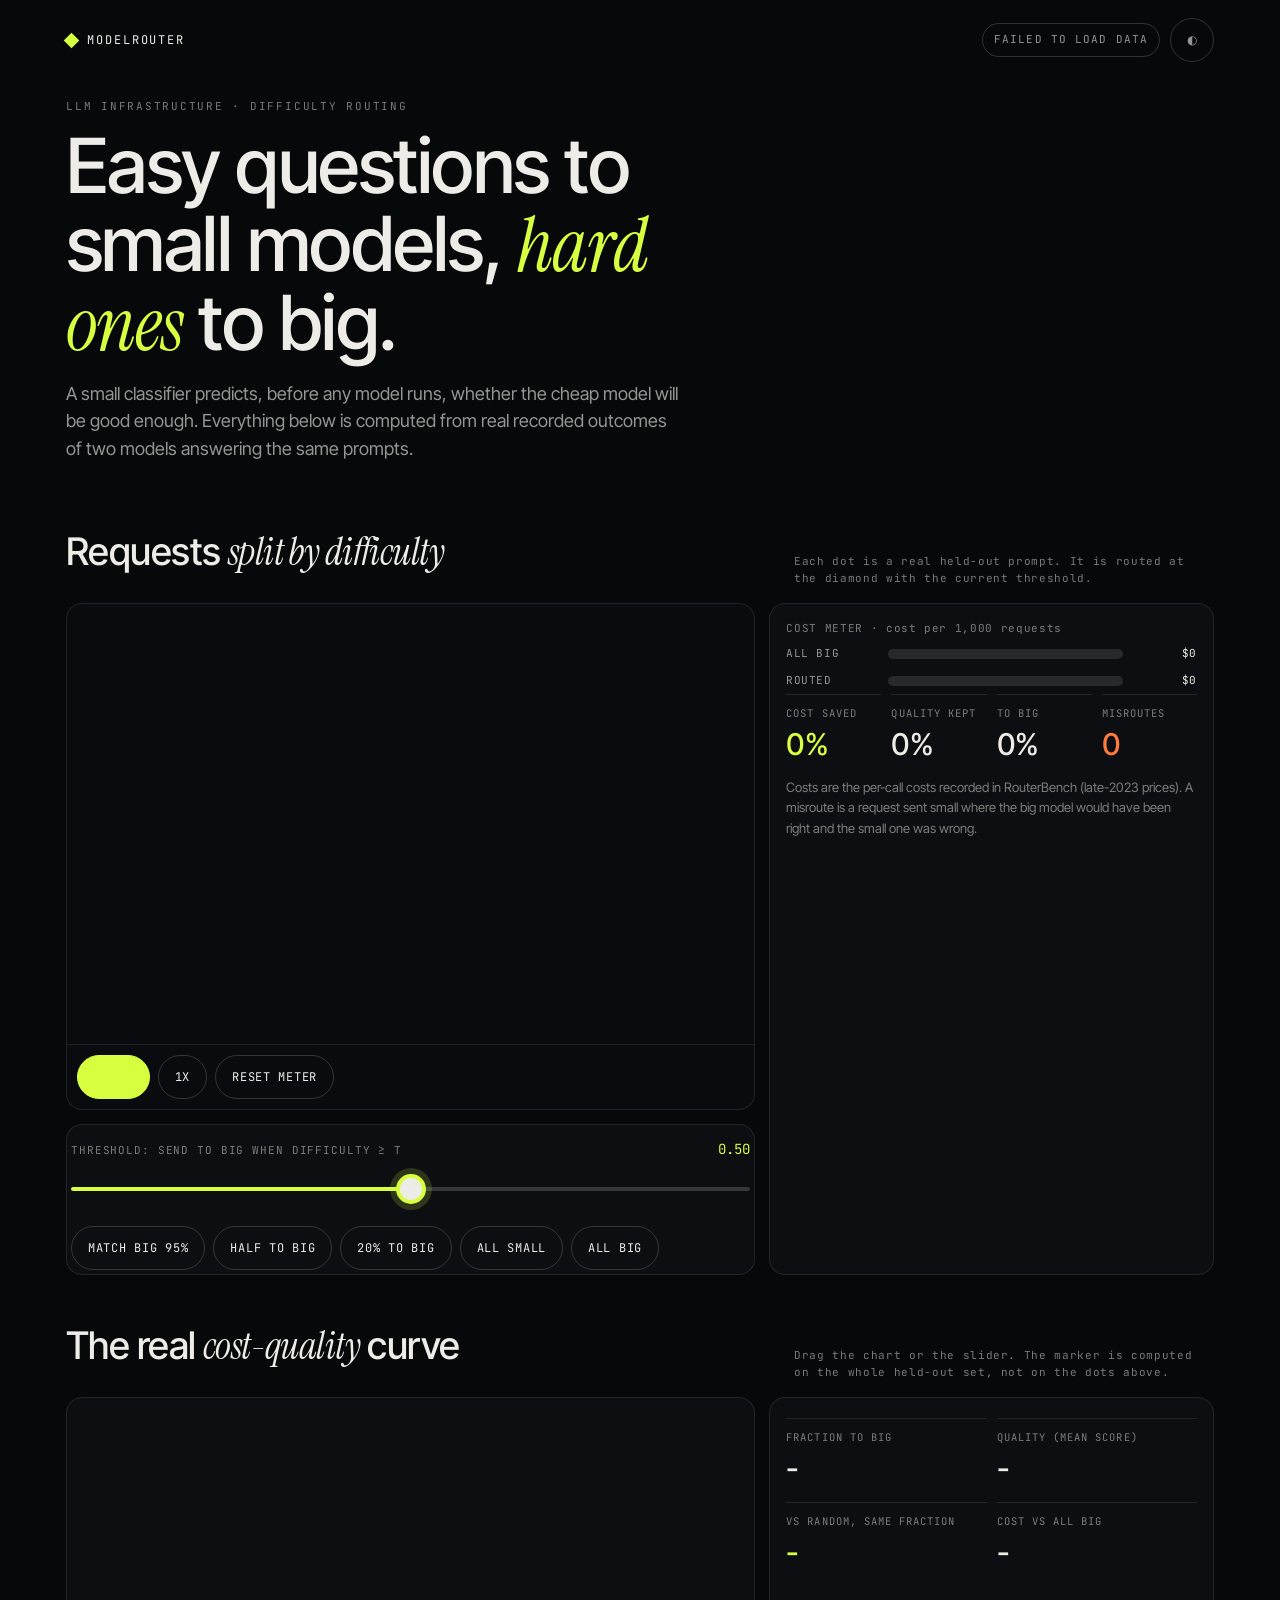
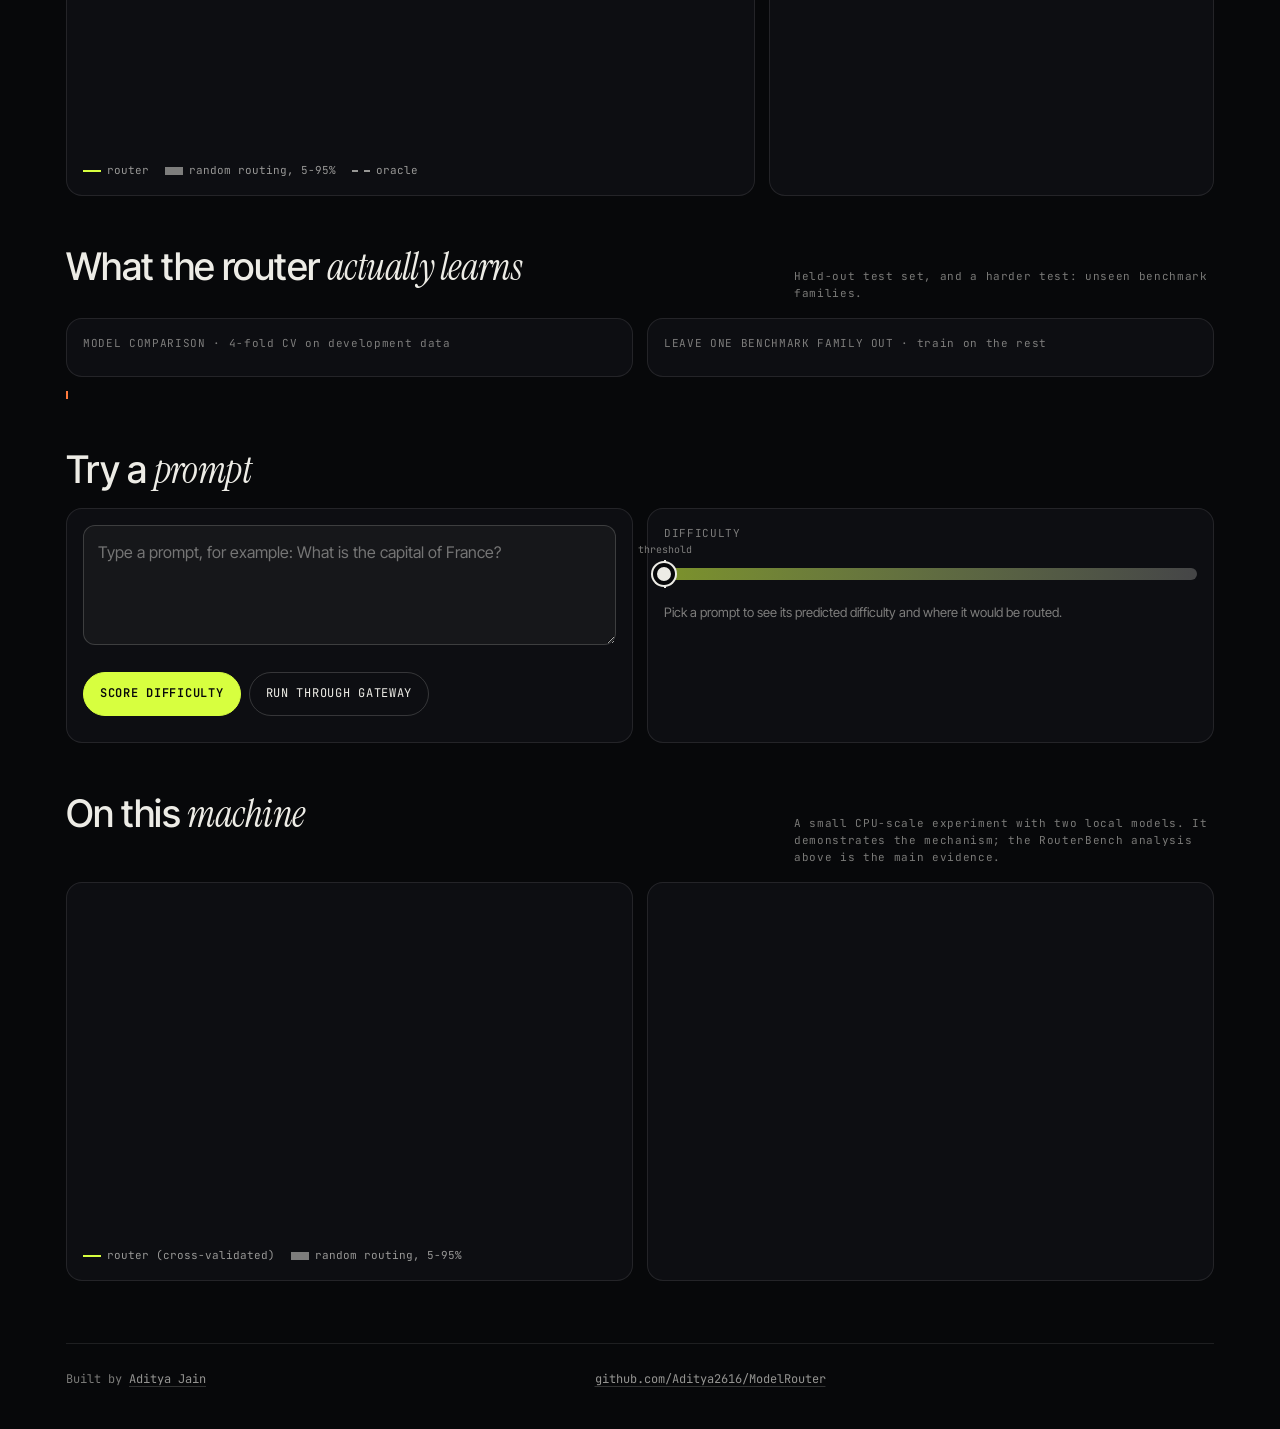
==== web/index.html @ d8581790 "Add local-pair live experiment, CLI, web UI skeleton, data and feature tests" ====
<!doctype html>
<html lang="en" data-theme="dark">
<head>
<meta charset="utf-8">
<meta name="viewport" content="width=device-width, initial-scale=1, viewport-fit=cover">
<title>ModelRouter</title>
<meta name="description" content="A difficulty classifier that sends easy requests to a small model and hard ones to a big model, with a real cost-quality curve.">
<link rel="icon" href="data:image/svg+xml,%3Csvg xmlns='http://www.w3.org/2000/svg' viewBox='0 0 32 32'%3E%3Crect width='32' height='32' rx='7' fill='%2307080a'/%3E%3Cpath d='M16 6l10 10-10 10L6 16z' fill='%23d7ff3f'/%3E%3C/svg%3E">
<link rel="preconnect" href="https://fonts.googleapis.com">
<link rel="preconnect" href="https://fonts.gstatic.com" crossorigin>
<link href="https://fonts.googleapis.com/css2?family=Inter+Tight:wght@400;500;600&family=Instrument+Serif:ital@1&family=JetBrains+Mono:wght@400;500;600&display=swap" rel="stylesheet">
<link rel="stylesheet" href="style.css">
</head>
<body>
<div class="wrap">
  <header class="top">
    <div class="brand"><i></i>ModelRouter</div>
    <div class="top-right">
      <span class="badge" id="mode-badge">loading</span>
      <button class="icon-btn" id="theme-btn" aria-label="Switch colour theme">◐</button>
    </div>
  </header>

  <div class="hero">
    <div class="eyebrow">LLM infrastructure · difficulty routing</div>
    <h1>Easy questions to small models, <em>hard ones</em> to big.</h1>
    <p class="lede">A small classifier predicts, before any model runs, whether the cheap model will be good enough. Everything below is computed from real recorded outcomes of two models answering the same prompts.</p>
    <div class="pairline" id="pairline"></div>
  </div>

  <section id="stream-sec">
    <div class="sec-head">
      <h2>Requests <em>split by difficulty</em></h2>
      <div class="sec-note" id="stream-note">Each dot is a real held-out prompt. It is routed at the diamond with the current threshold.</div>
    </div>
    <div class="grid2">
      <div>
        <div class="stage">
          <canvas id="stream" aria-label="Animation of requests being routed to the small or the big model"></canvas>
          <div class="stage-bar">
            <button class="btn primary" id="play-btn" aria-pressed="true">Pause</button>
            <button class="btn" id="speed-btn">1x</button>
            <button class="btn" id="reset-btn">Reset meter</button>
            <span class="spacer"></span>
            <span class="mono sec-note" id="stream-count"></span>
          </div>
        </div>
        <div class="slider-box panel" style="margin-top:14px">
          <div class="slider-label"><span>Threshold: send to big when difficulty &ge; t</span><output id="thr-out">0.50</output></div>
          <input id="thr" type="range" min="0" max="1000" value="500" aria-label="Routing threshold">
          <div class="presets">
            <button class="btn" data-preset="cpt95">Match big 95%</button>
            <button class="btn" data-preset="0.5">Half to big</button>
            <button class="btn" data-preset="0.2">20% to big</button>
            <button class="btn" data-preset="0">All small</button>
            <button class="btn" data-preset="1">All big</button>
          </div>
        </div>
      </div>
      <div class="panel">
        <div class="meter" aria-live="polite">
          <div class="sec-note" style="margin-bottom:-2px">COST METER · cost per 1,000 requests</div>
          <div class="bar-row"><span>All big</span><div class="bar ref"><i id="bar-big"></i></div><span class="bar-val" id="val-big">$0</span></div>
          <div class="bar-row"><span>Routed</span><div class="bar"><i id="bar-routed"></i></div><span class="bar-val" id="val-routed">$0</span></div>
        </div>
        <div class="stats">
          <div class="stat"><div class="k">Cost saved</div><div class="v lime" id="st-save">0%</div></div>
          <div class="stat"><div class="k">Quality kept</div><div class="v" id="st-qual">0%</div></div>
          <div class="stat"><div class="k">To big</div><div class="v" id="st-big">0%</div></div>
          <div class="stat"><div class="k">Misroutes</div><div class="v ember" id="st-miss">0</div></div>
        </div>
        <p class="note" id="meter-note">Costs are the per-call costs recorded in RouterBench (late-2023 prices). A misroute is a request sent small where the big model would have been right and the small one was wrong.</p>
      </div>
    </div>
  </section>

  <section id="curve-sec">
    <div class="sec-head">
      <h2>The real <em>cost-quality</em> curve</h2>
      <div class="sec-note">Drag the chart or the slider. The marker is computed on the whole held-out set, not on the dots above.</div>
    </div>
    <div class="grid2">
      <div class="panel">
        <div class="chart-wrap"><canvas id="curve" aria-label="Quality versus fraction of traffic sent to the big model"></canvas></div>
        <div class="legend">
          <span style="--c:var(--lime)">router</span>
          <span class="band" style="--c:var(--bone)">random routing, 5-95%</span>
          <span class="dash" style="--c:var(--mute)">oracle</span>
        </div>
      </div>
      <div class="panel">
        <div class="stats" style="grid-template-columns:1fr 1fr">
          <div class="stat"><div class="k">Fraction to big</div><div class="v" id="c-frac">-</div></div>
          <div class="stat"><div class="k">Quality (mean score)</div><div class="v" id="c-qual">-</div></div>
          <div class="stat"><div class="k">vs random, same fraction</div><div class="v lime" id="c-adv">-</div></div>
          <div class="stat"><div class="k">Cost vs all big</div><div class="v" id="c-cost">-</div></div>
        </div>
        <div class="tablewrap" style="margin-top:12px"><table id="metrics-table"></table></div>
        <p class="note" id="curve-note"></p>
      </div>
    </div>
  </section>

  <section id="honest-sec">
    <div class="sec-head">
      <h2>What the router <em>actually learns</em></h2>
      <div class="sec-note">Held-out test set, and a harder test: unseen benchmark families.</div>
    </div>
    <div class="grid2 even">
      <div class="panel"><div class="sec-note" style="margin-bottom:8px">MODEL COMPARISON · 4-fold CV on development data</div><div class="tablewrap"><table id="cv-table"></table></div></div>
      <div class="panel"><div class="sec-note" style="margin-bottom:8px">LEAVE ONE BENCHMARK FAMILY OUT · train on the rest</div><div class="tablewrap"><table id="lofo-table"></table></div></div>
    </div>
    <p class="finding" id="finding"></p>
  </section>

  <section id="play-sec">
    <div class="sec-head">
      <h2>Try a <em>prompt</em></h2>
      <div class="sec-note" id="play-note"></div>
    </div>
    <div class="grid2 even">
      <div class="panel">
        <textarea id="prompt" aria-label="Prompt to route" placeholder="Type a prompt, for example: What is the capital of France?"></textarea>
        <div class="chips" id="chips"></div>
        <div style="display:flex;gap:8px;flex-wrap:wrap">
          <button class="btn primary" id="score-btn">Score difficulty</button>
          <button class="btn" id="run-btn">Run through gateway</button>
        </div>
        <p class="note" id="play-help"></p>
      </div>
      <div class="panel" id="play-out" aria-live="polite">
        <div class="sec-note">DIFFICULTY</div>
        <div class="gauge" id="gauge"><span class="thr" id="gauge-thr"></span><span class="dot" id="gauge-dot"></span></div>
        <div class="route-out" id="route-out"><p class="note">Pick a prompt to see its predicted difficulty and where it would be routed.</p></div>
      </div>
    </div>
    <div class="panel" id="items-panel" style="margin-top:14px" hidden>
      <div class="sec-note" style="margin-bottom:8px">RECORDED PROMPTS · with the real outcome of each model</div>
      <div class="item-list" id="item-list"></div>
    </div>
  </section>

  <section id="live-sec">
    <div class="sec-head">
      <h2>On this <em>machine</em></h2>
      <div class="sec-note">A small CPU-scale experiment with two local models. It demonstrates the mechanism; the RouterBench analysis above is the main evidence.</div>
    </div>
    <div class="grid2 even">
      <div class="panel"><div class="chart-wrap"><canvas id="live-curve" aria-label="Local experiment: quality versus fraction to the larger local model"></canvas></div>
        <div class="legend"><span style="--c:var(--lime)">router (cross-validated)</span><span class="band" style="--c:var(--bone)">random routing, 5-95%</span></div></div>
      <div class="panel"><div class="tablewrap"><table id="live-table"></table></div><p class="note" id="live-note"></p></div>
    </div>
  </section>

  <footer>
    <span>Built by <a href="https://adityajain16.vercel.app">Aditya Jain</a></span>
    <span><a href="https://github.com/Aditya2616/ModelRouter">github.com/Aditya2616/ModelRouter</a></span>
    <span id="foot-data"></span>
  </footer>
</div>
<script type="module" src="app.js"></script>
</body>
</html>
---- web/style.css ----
/* ModelRouter UI. Tokens follow the portfolio: void, bone, lime (one accent), ember (warnings only). */
:root {
  --void: #07080a;
  --panel: #0d0e12;
  --bone: #edece6;
  --mute: rgba(237, 236, 230, .62);
  --dim: rgba(237, 236, 230, .5);
  --line: rgba(237, 236, 230, .1);
  --line-2: rgba(237, 236, 230, .18);
  --lime: #d7ff3f;
  --ember: #ff7a3d;
  --on-lime: #07080a;
  --sans: "Inter Tight", system-ui, -apple-system, "Segoe UI", sans-serif;
  --serif: "Instrument Serif", Georgia, serif;
  --mono: "JetBrains Mono", ui-monospace, Consolas, monospace;
  --ease: cubic-bezier(.19, 1, .22, 1);
  --glass: rgba(18, 19, 25, .62);
  --canvas-bg: #0a0b0e;
  --gutter: 16px;
  color-scheme: dark;
}
:root[data-theme="light"] {
  --void: #f4f3ee; --panel: #fbfaf6; --bone: #14151a; --mute: rgba(20, 21, 26, .68); --dim: rgba(20, 21, 26, .55);
  --line: rgba(20, 21, 26, .12); --line-2: rgba(20, 21, 26, .22); --lime: #6a8a00; --ember: #c2410c; --on-lime: #f4f3ee;
  --glass: rgba(255, 255, 255, .7); --canvas-bg: #efeee8; color-scheme: light;
}
*, *::before, *::after { box-sizing: border-box; margin: 0; padding: 0; }
html { -webkit-text-size-adjust: 100%; text-size-adjust: 100%; background: var(--void); scroll-behavior: smooth; }
body { background: var(--void); color: var(--bone); font-family: var(--sans); font-size: 16px; line-height: 1.55;
  -webkit-font-smoothing: antialiased; overflow-x: hidden; }
a { color: inherit; } button { font: inherit; color: inherit; background: none; border: 0; cursor: pointer; -webkit-tap-highlight-color: transparent; }
:focus-visible { outline: 2px solid var(--lime); outline-offset: 3px; border-radius: 4px; }
.mono { font-family: var(--mono); } .serif { font-family: var(--serif); font-style: italic; font-weight: 400; }
.wrap { max-width: 1180px; margin: 0 auto; padding: 0 var(--gutter); }

/* header */
header.top { display: flex; align-items: center; justify-content: space-between; gap: 12px; padding: 18px 0 8px; }
.brand { font-family: var(--mono); font-size: 12px; letter-spacing: .16em; text-transform: uppercase; display: flex; align-items: center; gap: 10px; }
.brand i { width: 11px; height: 11px; background: var(--lime); transform: rotate(45deg); display: inline-block; }
.top-right { display: flex; align-items: center; gap: 10px; }
.badge { font-family: var(--mono); font-size: 11px; letter-spacing: .1em; text-transform: uppercase; padding: 7px 11px; border: 1px solid var(--line-2); border-radius: 999px; color: var(--mute); white-space: nowrap; }
.badge.live { color: var(--lime); border-color: color-mix(in srgb, var(--lime) 55%, transparent); }
.icon-btn { width: 44px; height: 44px; border: 1px solid var(--line-2); border-radius: 50%; display: grid; place-items: center; color: var(--mute); font-family: var(--mono); font-size: 12px; }

/* hero */
.hero { padding: 28px 0 10px; }
.eyebrow { font-family: var(--mono); font-size: 11px; letter-spacing: .16em; text-transform: uppercase; color: var(--dim); }
h1 { font-family: var(--sans); font-weight: 500; letter-spacing: -.02em; font-size: clamp(34px, 7.4vw, 76px); line-height: 1.02; margin: 12px 0 16px; max-width: 14ch; }
h1 em { font-family: var(--serif); font-style: italic; font-weight: 400; color: var(--lime); letter-spacing: -.01em; }
.lede { color: var(--mute); max-width: 62ch; font-size: clamp(15px, 2.1vw, 18px); }
.pairline { margin-top: 14px; font-family: var(--mono); font-size: 12px; color: var(--dim); display: flex; flex-wrap: wrap; gap: 6px 16px; }
.pairline b { color: var(--bone); font-weight: 500; }

/* sections */
section { padding: 44px 0 6px; }
.sec-head { display: flex; align-items: baseline; justify-content: space-between; gap: 12px; flex-wrap: wrap; margin-bottom: 16px; }
h2 { font-weight: 500; letter-spacing: -.015em; font-size: clamp(24px, 4.4vw, 38px); line-height: 1.1; }
h2 em { font-family: var(--serif); font-style: italic; font-weight: 400; }
.sec-note { color: var(--dim); font-family: var(--mono); font-size: 11px; letter-spacing: .06em; max-width: 60ch; }
.panel { background: var(--glass); border: 1px solid var(--line); border-radius: 16px; padding: 16px; }
.grid2 { display: grid; gap: 14px; grid-template-columns: 1fr; }
@media (min-width: 900px) { .grid2 { grid-template-columns: 1.55fr 1fr; } .grid2.even { grid-template-columns: 1fr 1fr; } }

/* stream */
.stage { position: relative; border: 1px solid var(--line); border-radius: 16px; background: var(--canvas-bg); overflow: hidden; }
.stage canvas { display: block; width: 100%; height: clamp(300px, 52vw, 440px); touch-action: pan-y; }
.stage-bar { display: flex; flex-wrap: wrap; align-items: center; gap: 8px; padding: 10px; border-top: 1px solid var(--line); }
.btn { min-height: 44px; min-width: 44px; padding: 0 16px; border: 1px solid var(--line-2); border-radius: 999px; font-family: var(--mono); font-size: 12px; letter-spacing: .06em; text-transform: uppercase; color: var(--bone); transition: background .2s var(--ease), border-color .2s var(--ease); }
.btn:hover { border-color: var(--lime); }
.btn.primary { background: var(--lime); color: var(--on-lime); border-color: var(--lime); font-weight: 600; }
.btn[aria-pressed="true"] { border-color: var(--lime); color: var(--lime); }
.btn:disabled { opacity: .45; cursor: not-allowed; }
.spacer { flex: 1; }

/* meter */
.meter { display: grid; gap: 10px; }
.bar-row { display: grid; grid-template-columns: 92px 1fr auto; gap: 10px; align-items: center; font-family: var(--mono); font-size: 11px; letter-spacing: .05em; color: var(--mute); text-transform: uppercase; }
.bar { height: 10px; background: color-mix(in srgb, var(--bone) 12%, transparent); border-radius: 6px; overflow: hidden; }
.bar > i { display: block; height: 100%; width: 0; background: var(--lime); border-radius: 6px; transform-origin: left; transition: width .35s var(--ease); }
.bar.ref > i { background: color-mix(in srgb, var(--bone) 70%, transparent); }
.bar-val { color: var(--bone); min-width: 64px; text-align: right; }
.stats { display: grid; grid-template-columns: repeat(2, 1fr); gap: 10px; margin-top: 4px; }
@media (min-width: 560px) { .stats { grid-template-columns: repeat(4, 1fr); } }
.stat { border-top: 1px solid var(--line); padding-top: 10px; }
.stat .k { font-family: var(--mono); font-size: 10.5px; letter-spacing: .1em; text-transform: uppercase; color: var(--dim); }
.stat .v { font-size: clamp(22px, 5vw, 30px); font-weight: 500; letter-spacing: -.02em; font-variant-numeric: tabular-nums; }
.stat .v small { font-family: var(--mono); font-size: 12px; color: var(--dim); font-weight: 400; margin-left: 4px; }
.stat .v.lime { color: var(--lime); }
.stat .v.ember { color: var(--ember); }

/* slider */
.slider-box { padding: 14px 4px 4px; }
.slider-label { display: flex; justify-content: space-between; align-items: baseline; gap: 10px; font-family: var(--mono); font-size: 11px; letter-spacing: .08em; text-transform: uppercase; color: var(--dim); margin-bottom: 4px; }
.slider-label output { color: var(--lime); font-size: 14px; letter-spacing: 0; }
input[type=range] { -webkit-appearance: none; appearance: none; width: 100%; height: 48px; background: transparent; touch-action: pan-y; cursor: pointer; }
input[type=range]::-webkit-slider-runnable-track { height: 4px; background: linear-gradient(90deg, var(--lime) var(--fill, 50%), var(--line-2) var(--fill, 50%)); border-radius: 4px; }
input[type=range]::-moz-range-track { height: 4px; background: var(--line-2); border-radius: 4px; }
input[type=range]::-moz-range-progress { height: 4px; background: var(--lime); border-radius: 4px; }
input[type=range]::-webkit-slider-thumb { -webkit-appearance: none; width: 30px; height: 30px; margin-top: -13px; border-radius: 50%; background: var(--bone); border: 4px solid var(--lime); box-shadow: 0 0 0 6px color-mix(in srgb, var(--lime) 16%, transparent); }
input[type=range]::-moz-range-thumb { width: 22px; height: 22px; border-radius: 50%; background: var(--bone); border: 4px solid var(--lime); }
.presets { display: flex; flex-wrap: wrap; gap: 8px; margin-top: 6px; }
.chart-wrap { position: relative; }
.chart-wrap canvas { display: block; width: 100%; height: clamp(240px, 46vw, 340px); touch-action: pan-y; cursor: ew-resize; }
.legend { display: flex; flex-wrap: wrap; gap: 6px 16px; font-family: var(--mono); font-size: 11px; color: var(--mute); margin-top: 8px; }
.legend span::before { content: ""; display: inline-block; width: 18px; height: 0; border-top: 2px solid var(--c, var(--bone)); margin-right: 6px; vertical-align: middle; }
.legend .dash::before { border-top-style: dashed; }
.legend .band::before { height: 8px; border: 0; background: var(--c); opacity: .5; }

/* tables */
.tablewrap { overflow-x: auto; -webkit-overflow-scrolling: touch; }
table { border-collapse: collapse; width: 100%; font-family: var(--mono); font-size: 12px; }
th, td { text-align: right; padding: 9px 10px; border-bottom: 1px solid var(--line); white-space: nowrap; }
th:first-child, td:first-child { text-align: left; }
th { color: var(--dim); font-weight: 500; letter-spacing: .06em; text-transform: uppercase; font-size: 10.5px; }
td.good { color: var(--lime); } td.bad { color: var(--ember); }
tr.sel td { color: var(--bone); background: color-mix(in srgb, var(--lime) 7%, transparent); }
.finding { border-left: 2px solid var(--ember); padding: 4px 0 4px 14px; color: var(--mute); max-width: 74ch; margin: 14px 0 0; }
.finding b { color: var(--bone); font-weight: 500; }

/* playground */
textarea { width: 100%; min-height: 120px; resize: vertical; background: color-mix(in srgb, var(--bone) 4%, transparent); color: var(--bone); border: 1px solid var(--line-2); border-radius: 12px; padding: 14px; font: 16px/1.5 var(--sans); }
textarea:focus { outline: none; border-color: var(--lime); }
.chips { display: flex; flex-wrap: wrap; gap: 8px; margin: 10px 0; }
.chip { min-height: 44px; padding: 8px 14px; border: 1px solid var(--line-2); border-radius: 999px; font-size: 14px; color: var(--mute); text-align: left; }
.chip:hover { border-color: var(--lime); color: var(--bone); }
.gauge { position: relative; height: 12px; border-radius: 8px; background: linear-gradient(90deg, color-mix(in srgb, var(--lime) 55%, transparent), color-mix(in srgb, var(--bone) 25%, transparent)); margin: 26px 0 8px; }
.gauge .thr { position: absolute; top: -8px; bottom: -8px; width: 2px; background: var(--bone); }
.gauge .thr::after { content: "threshold"; position: absolute; top: -17px; left: 50%; transform: translateX(-50%); font: 10px var(--mono); color: var(--dim); }
.gauge .dot { position: absolute; top: 50%; width: 22px; height: 22px; margin: -11px 0 0 -11px; border-radius: 50%; background: var(--bone); border: 4px solid var(--void); box-shadow: 0 0 0 2px var(--bone); transition: left .6s var(--ease); left: 0; }
.route-out { display: grid; gap: 8px; margin-top: 12px; }
.route-line { display: flex; justify-content: space-between; gap: 12px; flex-wrap: wrap; font-family: var(--mono); font-size: 12px; color: var(--mute); border-bottom: 1px solid var(--line); padding: 8px 0; }
.route-line b { color: var(--bone); font-weight: 500; }
.tier-tag { display: inline-block; padding: 4px 10px; border-radius: 6px; font-family: var(--mono); font-size: 12px; letter-spacing: .08em; text-transform: uppercase; }
.tier-tag.small { background: var(--lime); color: var(--on-lime); } .tier-tag.big { background: var(--bone); color: var(--void); }
.answer { white-space: pre-wrap; background: color-mix(in srgb, var(--bone) 5%, transparent); border-radius: 10px; padding: 12px; font-size: 14px; margin-top: 8px; }
.note { color: var(--dim); font-size: 13px; margin-top: 10px; }
.note.ember { color: var(--ember); }
.item-list { max-height: 300px; overflow: auto; display: grid; gap: 6px; }
.item { display: grid; grid-template-columns: 1fr auto; gap: 10px; text-align: left; min-height: 44px; padding: 8px 12px; border: 1px solid var(--line); border-radius: 10px; font-size: 13px; color: var(--mute); }
.item small { font-family: var(--mono); color: var(--dim); }
.item:hover, .item[aria-pressed="true"] { border-color: var(--lime); color: var(--bone); }

footer { margin-top: 56px; padding: 26px 0 40px; border-top: 1px solid var(--line); font-family: var(--mono); font-size: 12px; color: var(--dim); display: flex; flex-wrap: wrap; gap: 8px 22px; justify-content: space-between; }
footer a { color: var(--mute); text-decoration: underline; text-decoration-color: var(--line-2); text-underline-offset: 3px; }
.sr { position: absolute; width: 1px; height: 1px; overflow: hidden; clip: rect(0 0 0 0); }
@media (prefers-reduced-motion: reduce) { * { transition: none !important; scroll-behavior: auto !important; } }
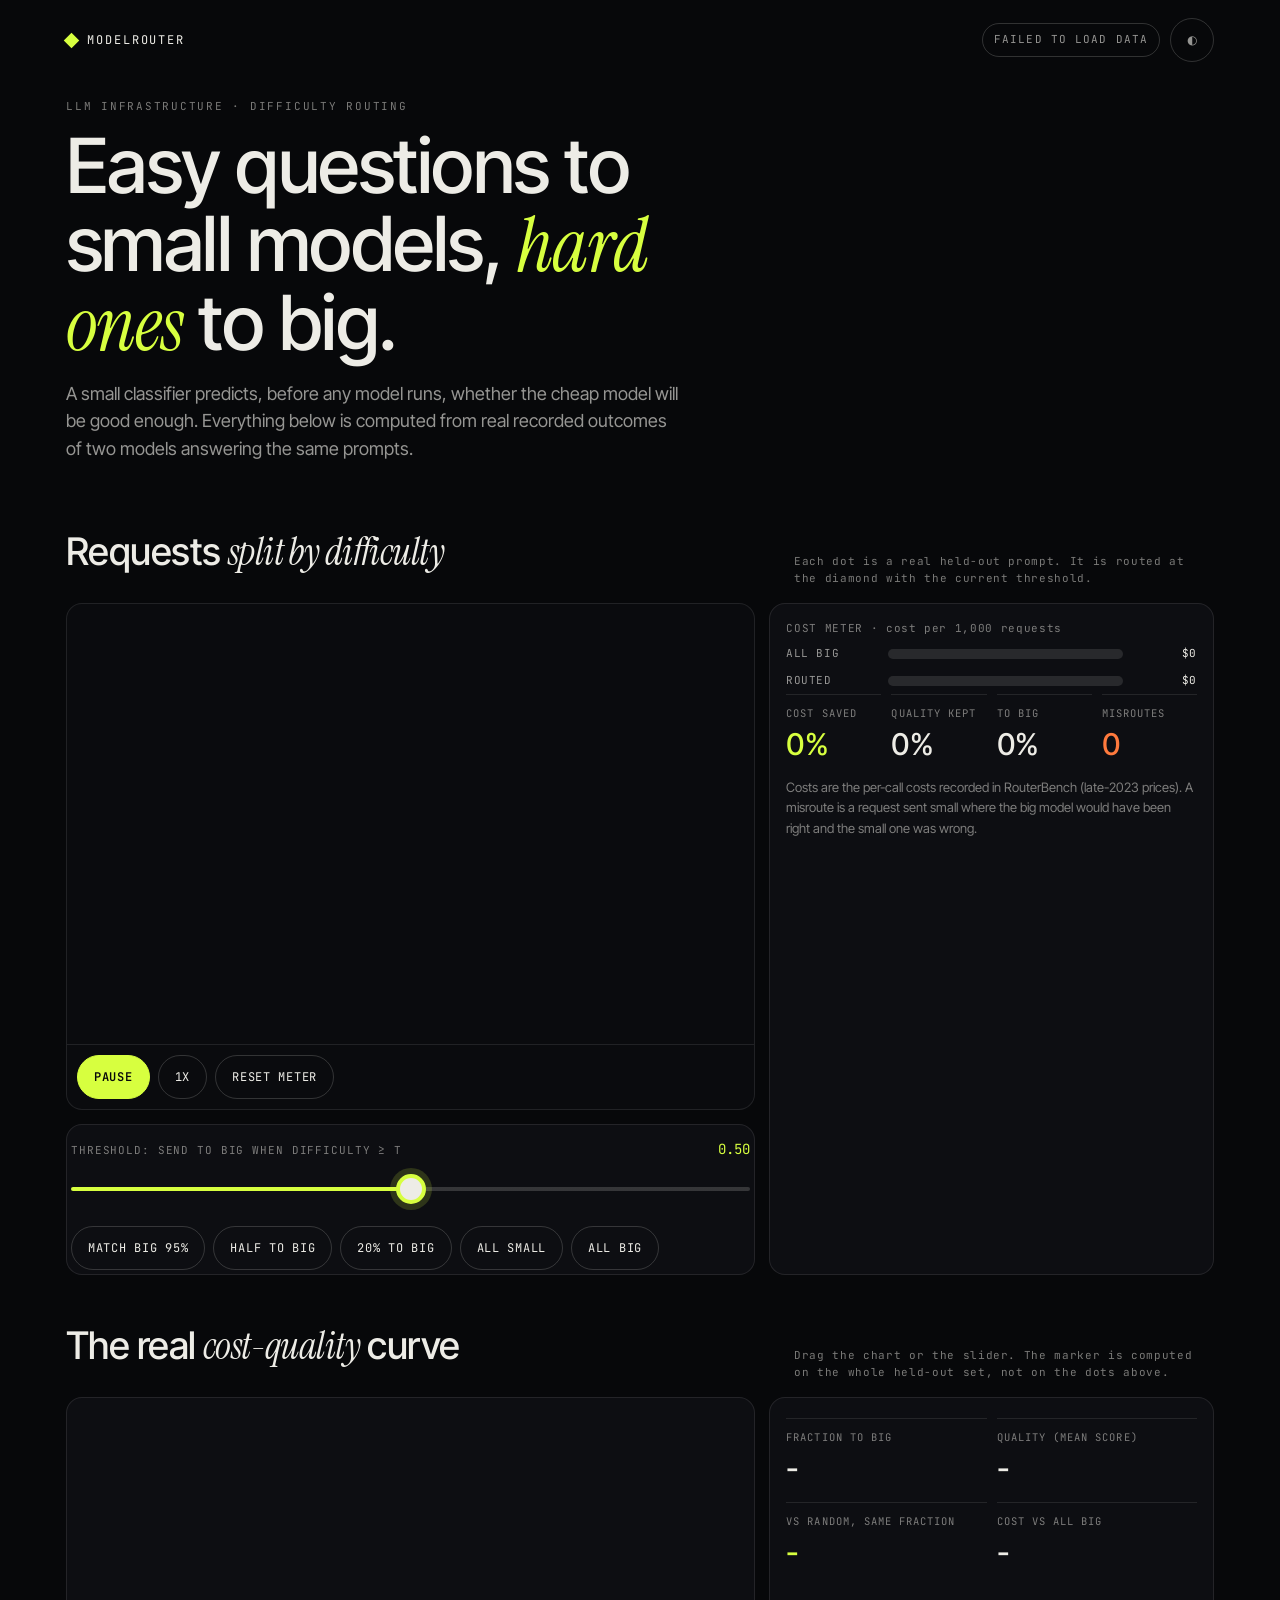
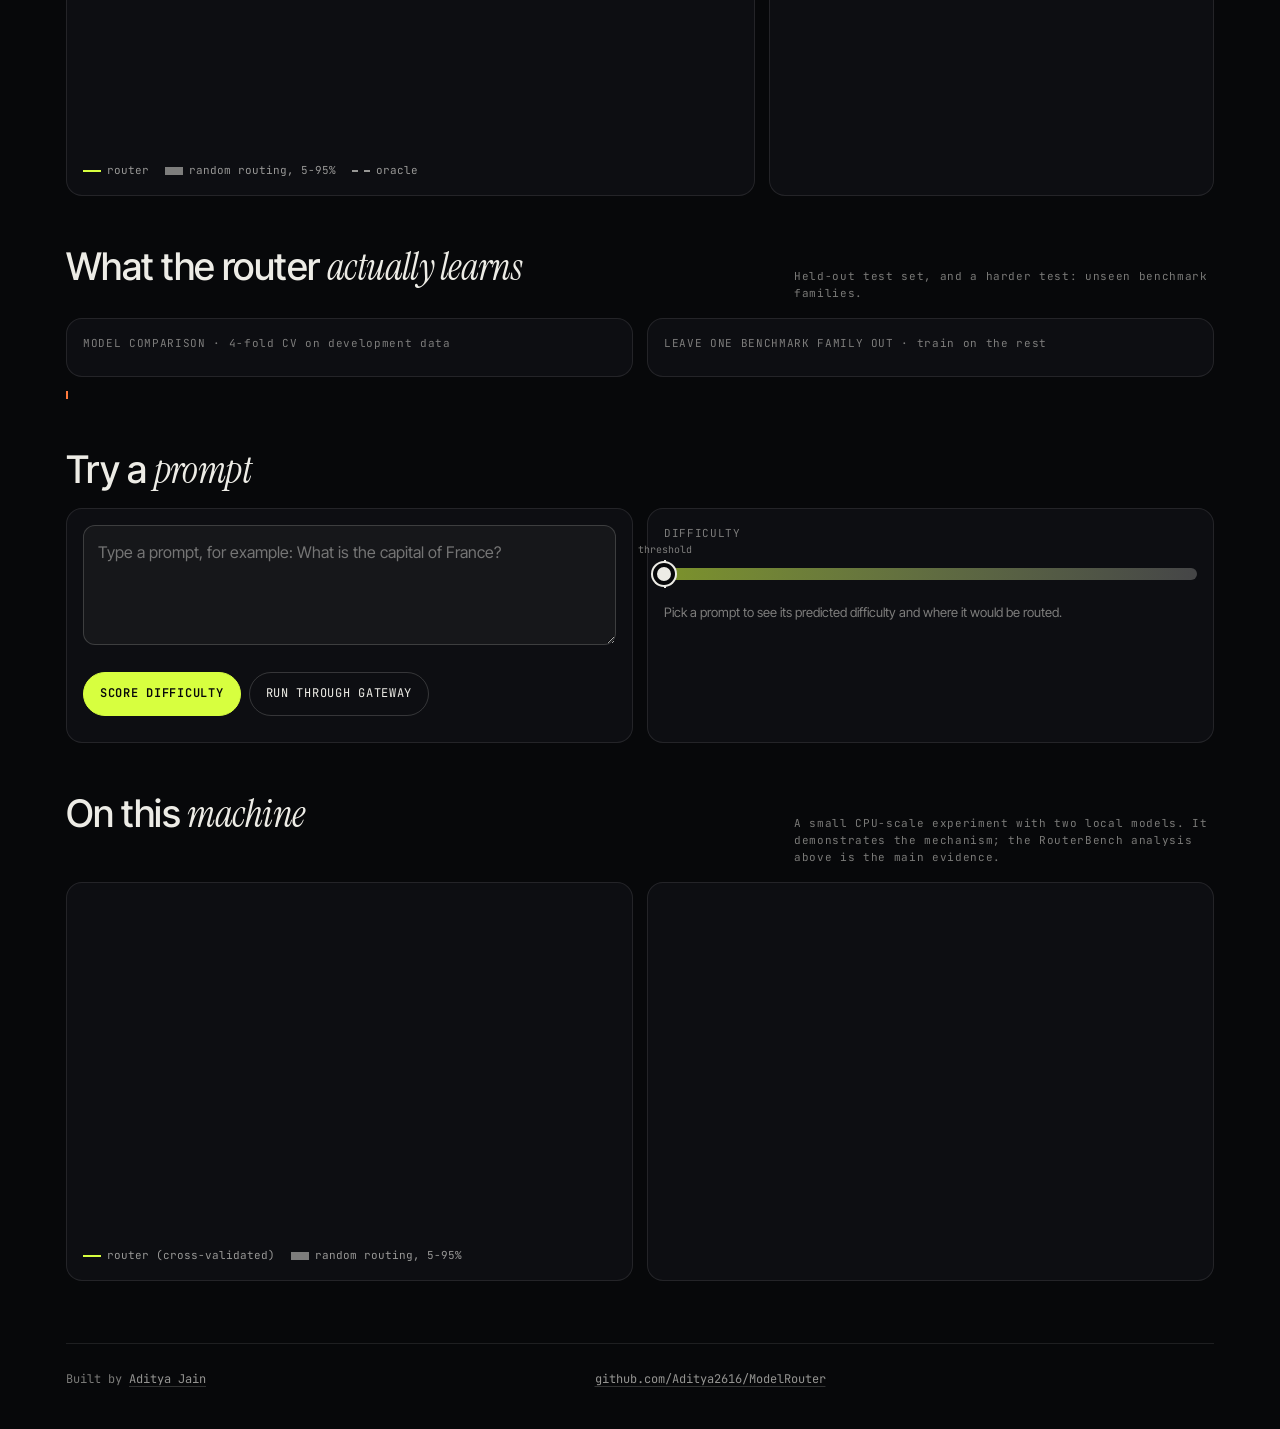
==== commit 4946819f: "Web UI, scripts, CI workflow, lint fixes" ====
--- a/web/index.html
+++ b/web/index.html
@@ -1,163 +1,164 @@
-<!doctype html>
-<html lang="en" data-theme="dark">
-<head>
-<meta charset="utf-8">
-<meta name="viewport" content="width=device-width, initial-scale=1, viewport-fit=cover">
-<title>ModelRouter</title>
-<meta name="description" content="A difficulty classifier that sends easy requests to a small model and hard ones to a big model, with a real cost-quality curve.">
-<link rel="icon" href="data:image/svg+xml,%3Csvg xmlns='http://www.w3.org/2000/svg' viewBox='0 0 32 32'%3E%3Crect width='32' height='32' rx='7' fill='%2307080a'/%3E%3Cpath d='M16 6l10 10-10 10L6 16z' fill='%23d7ff3f'/%3E%3C/svg%3E">
-<link rel="preconnect" href="https://fonts.googleapis.com">
-<link rel="preconnect" href="https://fonts.gstatic.com" crossorigin>
-<link href="https://fonts.googleapis.com/css2?family=Inter+Tight:wght@400;500;600&family=Instrument+Serif:ital@1&family=JetBrains+Mono:wght@400;500;600&display=swap" rel="stylesheet">
-<link rel="stylesheet" href="style.css">
-</head>
-<body>
-<div class="wrap">
-  <header class="top">
-    <div class="brand"><i></i>ModelRouter</div>
-    <div class="top-right">
-      <span class="badge" id="mode-badge">loading</span>
-      <button class="icon-btn" id="theme-btn" aria-label="Switch colour theme">◐</button>
-    </div>
-  </header>
-
-  <div class="hero">
-    <div class="eyebrow">LLM infrastructure · difficulty routing</div>
-    <h1>Easy questions to small models, <em>hard ones</em> to big.</h1>
-    <p class="lede">A small classifier predicts, before any model runs, whether the cheap model will be good enough. Everything below is computed from real recorded outcomes of two models answering the same prompts.</p>
-    <div class="pairline" id="pairline"></div>
-  </div>
-
-  <section id="stream-sec">
-    <div class="sec-head">
-      <h2>Requests <em>split by difficulty</em></h2>
-      <div class="sec-note" id="stream-note">Each dot is a real held-out prompt. It is routed at the diamond with the current threshold.</div>
-    </div>
-    <div class="grid2">
-      <div>
-        <div class="stage">
-          <canvas id="stream" aria-label="Animation of requests being routed to the small or the big model"></canvas>
-          <div class="stage-bar">
-            <button class="btn primary" id="play-btn" aria-pressed="true">Pause</button>
-            <button class="btn" id="speed-btn">1x</button>
-            <button class="btn" id="reset-btn">Reset meter</button>
-            <span class="spacer"></span>
-            <span class="mono sec-note" id="stream-count"></span>
-          </div>
-        </div>
-        <div class="slider-box panel" style="margin-top:14px">
-          <div class="slider-label"><span>Threshold: send to big when difficulty &ge; t</span><output id="thr-out">0.50</output></div>
-          <input id="thr" type="range" min="0" max="1000" value="500" aria-label="Routing threshold">
-          <div class="presets">
-            <button class="btn" data-preset="cpt95">Match big 95%</button>
-            <button class="btn" data-preset="0.5">Half to big</button>
-            <button class="btn" data-preset="0.2">20% to big</button>
-            <button class="btn" data-preset="0">All small</button>
-            <button class="btn" data-preset="1">All big</button>
-          </div>
-        </div>
-      </div>
-      <div class="panel">
-        <div class="meter" aria-live="polite">
-          <div class="sec-note" style="margin-bottom:-2px">COST METER · cost per 1,000 requests</div>
-          <div class="bar-row"><span>All big</span><div class="bar ref"><i id="bar-big"></i></div><span class="bar-val" id="val-big">$0</span></div>
-          <div class="bar-row"><span>Routed</span><div class="bar"><i id="bar-routed"></i></div><span class="bar-val" id="val-routed">$0</span></div>
-        </div>
-        <div class="stats">
-          <div class="stat"><div class="k">Cost saved</div><div class="v lime" id="st-save">0%</div></div>
-          <div class="stat"><div class="k">Quality kept</div><div class="v" id="st-qual">0%</div></div>
-          <div class="stat"><div class="k">To big</div><div class="v" id="st-big">0%</div></div>
-          <div class="stat"><div class="k">Misroutes</div><div class="v ember" id="st-miss">0</div></div>
-        </div>
-        <p class="note" id="meter-note">Costs are the per-call costs recorded in RouterBench (late-2023 prices). A misroute is a request sent small where the big model would have been right and the small one was wrong.</p>
-      </div>
-    </div>
-  </section>
-
-  <section id="curve-sec">
-    <div class="sec-head">
-      <h2>The real <em>cost-quality</em> curve</h2>
-      <div class="sec-note">Drag the chart or the slider. The marker is computed on the whole held-out set, not on the dots above.</div>
-    </div>
-    <div class="grid2">
-      <div class="panel">
-        <div class="chart-wrap"><canvas id="curve" aria-label="Quality versus fraction of traffic sent to the big model"></canvas></div>
-        <div class="legend">
-          <span style="--c:var(--lime)">router</span>
-          <span class="band" style="--c:var(--bone)">random routing, 5-95%</span>
-          <span class="dash" style="--c:var(--mute)">oracle</span>
-        </div>
-      </div>
-      <div class="panel">
-        <div class="stats" style="grid-template-columns:1fr 1fr">
-          <div class="stat"><div class="k">Fraction to big</div><div class="v" id="c-frac">-</div></div>
-          <div class="stat"><div class="k">Quality (mean score)</div><div class="v" id="c-qual">-</div></div>
-          <div class="stat"><div class="k">vs random, same fraction</div><div class="v lime" id="c-adv">-</div></div>
-          <div class="stat"><div class="k">Cost vs all big</div><div class="v" id="c-cost">-</div></div>
-        </div>
-        <div class="tablewrap" style="margin-top:12px"><table id="metrics-table"></table></div>
-        <p class="note" id="curve-note"></p>
-      </div>
-    </div>
-  </section>
-
-  <section id="honest-sec">
-    <div class="sec-head">
-      <h2>What the router <em>actually learns</em></h2>
-      <div class="sec-note">Held-out test set, and a harder test: unseen benchmark families.</div>
-    </div>
-    <div class="grid2 even">
-      <div class="panel"><div class="sec-note" style="margin-bottom:8px">MODEL COMPARISON · 4-fold CV on development data</div><div class="tablewrap"><table id="cv-table"></table></div></div>
-      <div class="panel"><div class="sec-note" style="margin-bottom:8px">LEAVE ONE BENCHMARK FAMILY OUT · train on the rest</div><div class="tablewrap"><table id="lofo-table"></table></div></div>
-    </div>
-    <p class="finding" id="finding"></p>
-  </section>
-
-  <section id="play-sec">
-    <div class="sec-head">
-      <h2>Try a <em>prompt</em></h2>
-      <div class="sec-note" id="play-note"></div>
-    </div>
-    <div class="grid2 even">
-      <div class="panel">
-        <textarea id="prompt" aria-label="Prompt to route" placeholder="Type a prompt, for example: What is the capital of France?"></textarea>
-        <div class="chips" id="chips"></div>
-        <div style="display:flex;gap:8px;flex-wrap:wrap">
-          <button class="btn primary" id="score-btn">Score difficulty</button>
-          <button class="btn" id="run-btn">Run through gateway</button>
-        </div>
-        <p class="note" id="play-help"></p>
-      </div>
-      <div class="panel" id="play-out" aria-live="polite">
-        <div class="sec-note">DIFFICULTY</div>
-        <div class="gauge" id="gauge"><span class="thr" id="gauge-thr"></span><span class="dot" id="gauge-dot"></span></div>
-        <div class="route-out" id="route-out"><p class="note">Pick a prompt to see its predicted difficulty and where it would be routed.</p></div>
-      </div>
-    </div>
-    <div class="panel" id="items-panel" style="margin-top:14px" hidden>
-      <div class="sec-note" style="margin-bottom:8px">RECORDED PROMPTS · with the real outcome of each model</div>
-      <div class="item-list" id="item-list"></div>
-    </div>
-  </section>
-
-  <section id="live-sec">
-    <div class="sec-head">
-      <h2>On this <em>machine</em></h2>
-      <div class="sec-note">A small CPU-scale experiment with two local models. It demonstrates the mechanism; the RouterBench analysis above is the main evidence.</div>
-    </div>
-    <div class="grid2 even">
-      <div class="panel"><div class="chart-wrap"><canvas id="live-curve" aria-label="Local experiment: quality versus fraction to the larger local model"></canvas></div>
-        <div class="legend"><span style="--c:var(--lime)">router (cross-validated)</span><span class="band" style="--c:var(--bone)">random routing, 5-95%</span></div></div>
-      <div class="panel"><div class="tablewrap"><table id="live-table"></table></div><p class="note" id="live-note"></p></div>
-    </div>
-  </section>
-
-  <footer>
-    <span>Built by <a href="https://adityajain16.vercel.app">Aditya Jain</a></span>
-    <span><a href="https://github.com/Aditya2616/ModelRouter">github.com/Aditya2616/ModelRouter</a></span>
-    <span id="foot-data"></span>
-  </footer>
-</div>
-<script type="module" src="app.js"></script>
-</body>
-</html>
+<!doctype html>
+<html lang="en" data-theme="dark">
+<head>
+<meta charset="utf-8">
+<meta name="viewport" content="width=device-width, initial-scale=1, viewport-fit=cover">
+<title>ModelRouter</title>
+<meta name="mr-mode" content="auto">
+<meta name="description" content="A difficulty classifier that sends easy requests to a small model and hard ones to a big model, with a real cost-quality curve.">
+<link rel="icon" href="data:image/svg+xml,%3Csvg xmlns='http://www.w3.org/2000/svg' viewBox='0 0 32 32'%3E%3Crect width='32' height='32' rx='7' fill='%2307080a'/%3E%3Cpath d='M16 6l10 10-10 10L6 16z' fill='%23d7ff3f'/%3E%3C/svg%3E">
+<link rel="preconnect" href="https://fonts.googleapis.com">
+<link rel="preconnect" href="https://fonts.gstatic.com" crossorigin>
+<link href="https://fonts.googleapis.com/css2?family=Inter+Tight:wght@400;500;600&family=Instrument+Serif:ital@1&family=JetBrains+Mono:wght@400;500;600&display=swap" rel="stylesheet">
+<link rel="stylesheet" href="style.css">
+</head>
+<body>
+<div class="wrap">
+  <header class="top">
+    <div class="brand"><i></i>ModelRouter</div>
+    <div class="top-right">
+      <span class="badge" id="mode-badge">loading</span>
+      <button class="icon-btn" id="theme-btn" aria-label="Switch colour theme">◐</button>
+    </div>
+  </header>
+
+  <div class="hero">
+    <div class="eyebrow">LLM infrastructure · difficulty routing</div>
+    <h1>Easy questions to small models, <em>hard ones</em> to big.</h1>
+    <p class="lede">A small classifier predicts, before any model runs, whether the cheap model will be good enough. Everything below is computed from real recorded outcomes of two models answering the same prompts.</p>
+    <div class="pairline" id="pairline"></div>
+  </div>
+
+  <section id="stream-sec">
+    <div class="sec-head">
+      <h2>Requests <em>split by difficulty</em></h2>
+      <div class="sec-note" id="stream-note">Each dot is a real held-out prompt. It is routed at the diamond with the current threshold.</div>
+    </div>
+    <div class="grid2">
+      <div>
+        <div class="stage">
+          <canvas id="stream" aria-label="Animation of requests being routed to the small or the big model"></canvas>
+          <div class="stage-bar">
+            <button class="btn primary" id="play-btn" aria-pressed="true">Pause</button>
+            <button class="btn" id="speed-btn">1x</button>
+            <button class="btn" id="reset-btn">Reset meter</button>
+            <span class="spacer"></span>
+            <span class="mono sec-note" id="stream-count"></span>
+          </div>
+        </div>
+        <div class="slider-box panel" style="margin-top:14px">
+          <div class="slider-label"><span>Threshold: send to big when difficulty &ge; t</span><output id="thr-out">0.50</output></div>
+          <input id="thr" type="range" min="0" max="1000" value="500" aria-label="Routing threshold">
+          <div class="presets">
+            <button class="btn" data-preset="cpt95">Match big 95%</button>
+            <button class="btn" data-preset="0.5">Half to big</button>
+            <button class="btn" data-preset="0.2">20% to big</button>
+            <button class="btn" data-preset="0">All small</button>
+            <button class="btn" data-preset="1">All big</button>
+          </div>
+        </div>
+      </div>
+      <div class="panel">
+        <div class="meter" aria-live="polite">
+          <div class="sec-note" style="margin-bottom:-2px">COST METER · cost per 1,000 requests</div>
+          <div class="bar-row"><span>All big</span><div class="bar ref"><i id="bar-big"></i></div><span class="bar-val" id="val-big">$0</span></div>
+          <div class="bar-row"><span>Routed</span><div class="bar"><i id="bar-routed"></i></div><span class="bar-val" id="val-routed">$0</span></div>
+        </div>
+        <div class="stats">
+          <div class="stat"><div class="k">Cost saved</div><div class="v lime" id="st-save">0%</div></div>
+          <div class="stat"><div class="k">Quality kept</div><div class="v" id="st-qual">0%</div></div>
+          <div class="stat"><div class="k">To big</div><div class="v" id="st-big">0%</div></div>
+          <div class="stat"><div class="k">Misroutes</div><div class="v ember" id="st-miss">0</div></div>
+        </div>
+        <p class="note" id="meter-note">Costs are the per-call costs recorded in RouterBench (late-2023 prices). A misroute is a request sent small where the big model would have been right and the small one was wrong.</p>
+      </div>
+    </div>
+  </section>
+
+  <section id="curve-sec">
+    <div class="sec-head">
+      <h2>The real <em>cost-quality</em> curve</h2>
+      <div class="sec-note">Drag the chart or the slider. The marker is computed on the whole held-out set, not on the dots above.</div>
+    </div>
+    <div class="grid2">
+      <div class="panel">
+        <div class="chart-wrap"><canvas id="curve" aria-label="Quality versus fraction of traffic sent to the big model"></canvas></div>
+        <div class="legend">
+          <span style="--c:var(--lime)">router</span>
+          <span class="band" style="--c:var(--bone)">random routing, 5-95%</span>
+          <span class="dash" style="--c:var(--mute)">oracle</span>
+        </div>
+      </div>
+      <div class="panel">
+        <div class="stats" style="grid-template-columns:1fr 1fr">
+          <div class="stat"><div class="k">Fraction to big</div><div class="v" id="c-frac">-</div></div>
+          <div class="stat"><div class="k">Quality (mean score)</div><div class="v" id="c-qual">-</div></div>
+          <div class="stat"><div class="k">vs random, same fraction</div><div class="v lime" id="c-adv">-</div></div>
+          <div class="stat"><div class="k">Cost vs all big</div><div class="v" id="c-cost">-</div></div>
+        </div>
+        <div class="tablewrap" style="margin-top:12px"><table id="metrics-table"></table></div>
+        <p class="note" id="curve-note"></p>
+      </div>
+    </div>
+  </section>
+
+  <section id="honest-sec">
+    <div class="sec-head">
+      <h2>What the router <em>actually learns</em></h2>
+      <div class="sec-note">Held-out test set, and a harder test: unseen benchmark families.</div>
+    </div>
+    <div class="grid2 even">
+      <div class="panel"><div class="sec-note" style="margin-bottom:8px">MODEL COMPARISON · 4-fold CV on development data</div><div class="tablewrap"><table id="cv-table"></table></div></div>
+      <div class="panel"><div class="sec-note" style="margin-bottom:8px">LEAVE ONE BENCHMARK FAMILY OUT · train on the rest</div><div class="tablewrap"><table id="lofo-table"></table></div></div>
+    </div>
+    <p class="finding" id="finding"></p>
+  </section>
+
+  <section id="play-sec">
+    <div class="sec-head">
+      <h2>Try a <em>prompt</em></h2>
+      <div class="sec-note" id="play-note"></div>
+    </div>
+    <div class="grid2 even">
+      <div class="panel">
+        <textarea id="prompt" aria-label="Prompt to route" placeholder="Type a prompt, for example: What is the capital of France?"></textarea>
+        <div class="chips" id="chips"></div>
+        <div style="display:flex;gap:8px;flex-wrap:wrap">
+          <button class="btn primary" id="score-btn">Score difficulty</button>
+          <button class="btn" id="run-btn">Run through gateway</button>
+        </div>
+        <p class="note" id="play-help"></p>
+      </div>
+      <div class="panel" id="play-out" aria-live="polite">
+        <div class="sec-note">DIFFICULTY</div>
+        <div class="gauge" id="gauge"><span class="thr" id="gauge-thr"></span><span class="dot" id="gauge-dot"></span></div>
+        <div class="route-out" id="route-out"><p class="note">Pick a prompt to see its predicted difficulty and where it would be routed.</p></div>
+      </div>
+    </div>
+    <div class="panel" id="items-panel" style="margin-top:14px" hidden>
+      <div class="sec-note" style="margin-bottom:8px">RECORDED PROMPTS · with the real outcome of each model</div>
+      <div class="item-list" id="item-list"></div>
+    </div>
+  </section>
+
+  <section id="live-sec">
+    <div class="sec-head">
+      <h2>On this <em>machine</em></h2>
+      <div class="sec-note">A small CPU-scale experiment with two local models. It demonstrates the mechanism; the RouterBench analysis above is the main evidence.</div>
+    </div>
+    <div class="grid2 even">
+      <div class="panel"><div class="chart-wrap"><canvas id="live-curve" aria-label="Local experiment: quality versus fraction to the larger local model"></canvas></div>
+        <div class="legend"><span style="--c:var(--lime)">router (cross-validated)</span><span class="band" style="--c:var(--bone)">random routing, 5-95%</span></div></div>
+      <div class="panel"><div class="tablewrap"><table id="live-table"></table></div><p class="note" id="live-note"></p></div>
+    </div>
+  </section>
+
+  <footer>
+    <span>Built by <a href="https://adityajain16.vercel.app">Aditya Jain</a></span>
+    <span><a href="https://github.com/Aditya2616/ModelRouter">github.com/Aditya2616/ModelRouter</a></span>
+    <span id="foot-data"></span>
+  </footer>
+</div>
+<script type="module" src="app.js"></script>
+</body>
+</html>
--- a/web/style.css
+++ b/web/style.css
@@ -1,146 +1,147 @@
-/* ModelRouter UI. Tokens follow the portfolio: void, bone, lime (one accent), ember (warnings only). */
-:root {
-  --void: #07080a;
-  --panel: #0d0e12;
-  --bone: #edece6;
-  --mute: rgba(237, 236, 230, .62);
-  --dim: rgba(237, 236, 230, .5);
-  --line: rgba(237, 236, 230, .1);
-  --line-2: rgba(237, 236, 230, .18);
-  --lime: #d7ff3f;
-  --ember: #ff7a3d;
-  --on-lime: #07080a;
-  --sans: "Inter Tight", system-ui, -apple-system, "Segoe UI", sans-serif;
-  --serif: "Instrument Serif", Georgia, serif;
-  --mono: "JetBrains Mono", ui-monospace, Consolas, monospace;
-  --ease: cubic-bezier(.19, 1, .22, 1);
-  --glass: rgba(18, 19, 25, .62);
-  --canvas-bg: #0a0b0e;
-  --gutter: 16px;
-  color-scheme: dark;
-}
-:root[data-theme="light"] {
-  --void: #f4f3ee; --panel: #fbfaf6; --bone: #14151a; --mute: rgba(20, 21, 26, .68); --dim: rgba(20, 21, 26, .55);
-  --line: rgba(20, 21, 26, .12); --line-2: rgba(20, 21, 26, .22); --lime: #6a8a00; --ember: #c2410c; --on-lime: #f4f3ee;
-  --glass: rgba(255, 255, 255, .7); --canvas-bg: #efeee8; color-scheme: light;
-}
-*, *::before, *::after { box-sizing: border-box; margin: 0; padding: 0; }
-html { -webkit-text-size-adjust: 100%; text-size-adjust: 100%; background: var(--void); scroll-behavior: smooth; }
-body { background: var(--void); color: var(--bone); font-family: var(--sans); font-size: 16px; line-height: 1.55;
-  -webkit-font-smoothing: antialiased; overflow-x: hidden; }
-a { color: inherit; } button { font: inherit; color: inherit; background: none; border: 0; cursor: pointer; -webkit-tap-highlight-color: transparent; }
-:focus-visible { outline: 2px solid var(--lime); outline-offset: 3px; border-radius: 4px; }
-.mono { font-family: var(--mono); } .serif { font-family: var(--serif); font-style: italic; font-weight: 400; }
-.wrap { max-width: 1180px; margin: 0 auto; padding: 0 var(--gutter); }
-
-/* header */
-header.top { display: flex; align-items: center; justify-content: space-between; gap: 12px; padding: 18px 0 8px; }
-.brand { font-family: var(--mono); font-size: 12px; letter-spacing: .16em; text-transform: uppercase; display: flex; align-items: center; gap: 10px; }
-.brand i { width: 11px; height: 11px; background: var(--lime); transform: rotate(45deg); display: inline-block; }
-.top-right { display: flex; align-items: center; gap: 10px; }
-.badge { font-family: var(--mono); font-size: 11px; letter-spacing: .1em; text-transform: uppercase; padding: 7px 11px; border: 1px solid var(--line-2); border-radius: 999px; color: var(--mute); white-space: nowrap; }
-.badge.live { color: var(--lime); border-color: color-mix(in srgb, var(--lime) 55%, transparent); }
-.icon-btn { width: 44px; height: 44px; border: 1px solid var(--line-2); border-radius: 50%; display: grid; place-items: center; color: var(--mute); font-family: var(--mono); font-size: 12px; }
-
-/* hero */
-.hero { padding: 28px 0 10px; }
-.eyebrow { font-family: var(--mono); font-size: 11px; letter-spacing: .16em; text-transform: uppercase; color: var(--dim); }
-h1 { font-family: var(--sans); font-weight: 500; letter-spacing: -.02em; font-size: clamp(34px, 7.4vw, 76px); line-height: 1.02; margin: 12px 0 16px; max-width: 14ch; }
-h1 em { font-family: var(--serif); font-style: italic; font-weight: 400; color: var(--lime); letter-spacing: -.01em; }
-.lede { color: var(--mute); max-width: 62ch; font-size: clamp(15px, 2.1vw, 18px); }
-.pairline { margin-top: 14px; font-family: var(--mono); font-size: 12px; color: var(--dim); display: flex; flex-wrap: wrap; gap: 6px 16px; }
-.pairline b { color: var(--bone); font-weight: 500; }
-
-/* sections */
-section { padding: 44px 0 6px; }
-.sec-head { display: flex; align-items: baseline; justify-content: space-between; gap: 12px; flex-wrap: wrap; margin-bottom: 16px; }
-h2 { font-weight: 500; letter-spacing: -.015em; font-size: clamp(24px, 4.4vw, 38px); line-height: 1.1; }
-h2 em { font-family: var(--serif); font-style: italic; font-weight: 400; }
-.sec-note { color: var(--dim); font-family: var(--mono); font-size: 11px; letter-spacing: .06em; max-width: 60ch; }
-.panel { background: var(--glass); border: 1px solid var(--line); border-radius: 16px; padding: 16px; }
-.grid2 { display: grid; gap: 14px; grid-template-columns: 1fr; }
-@media (min-width: 900px) { .grid2 { grid-template-columns: 1.55fr 1fr; } .grid2.even { grid-template-columns: 1fr 1fr; } }
-
-/* stream */
-.stage { position: relative; border: 1px solid var(--line); border-radius: 16px; background: var(--canvas-bg); overflow: hidden; }
-.stage canvas { display: block; width: 100%; height: clamp(300px, 52vw, 440px); touch-action: pan-y; }
-.stage-bar { display: flex; flex-wrap: wrap; align-items: center; gap: 8px; padding: 10px; border-top: 1px solid var(--line); }
-.btn { min-height: 44px; min-width: 44px; padding: 0 16px; border: 1px solid var(--line-2); border-radius: 999px; font-family: var(--mono); font-size: 12px; letter-spacing: .06em; text-transform: uppercase; color: var(--bone); transition: background .2s var(--ease), border-color .2s var(--ease); }
-.btn:hover { border-color: var(--lime); }
-.btn.primary { background: var(--lime); color: var(--on-lime); border-color: var(--lime); font-weight: 600; }
-.btn[aria-pressed="true"] { border-color: var(--lime); color: var(--lime); }
-.btn:disabled { opacity: .45; cursor: not-allowed; }
-.spacer { flex: 1; }
-
-/* meter */
-.meter { display: grid; gap: 10px; }
-.bar-row { display: grid; grid-template-columns: 92px 1fr auto; gap: 10px; align-items: center; font-family: var(--mono); font-size: 11px; letter-spacing: .05em; color: var(--mute); text-transform: uppercase; }
-.bar { height: 10px; background: color-mix(in srgb, var(--bone) 12%, transparent); border-radius: 6px; overflow: hidden; }
-.bar > i { display: block; height: 100%; width: 0; background: var(--lime); border-radius: 6px; transform-origin: left; transition: width .35s var(--ease); }
-.bar.ref > i { background: color-mix(in srgb, var(--bone) 70%, transparent); }
-.bar-val { color: var(--bone); min-width: 64px; text-align: right; }
-.stats { display: grid; grid-template-columns: repeat(2, 1fr); gap: 10px; margin-top: 4px; }
-@media (min-width: 560px) { .stats { grid-template-columns: repeat(4, 1fr); } }
-.stat { border-top: 1px solid var(--line); padding-top: 10px; }
-.stat .k { font-family: var(--mono); font-size: 10.5px; letter-spacing: .1em; text-transform: uppercase; color: var(--dim); }
-.stat .v { font-size: clamp(22px, 5vw, 30px); font-weight: 500; letter-spacing: -.02em; font-variant-numeric: tabular-nums; }
-.stat .v small { font-family: var(--mono); font-size: 12px; color: var(--dim); font-weight: 400; margin-left: 4px; }
-.stat .v.lime { color: var(--lime); }
-.stat .v.ember { color: var(--ember); }
-
-/* slider */
-.slider-box { padding: 14px 4px 4px; }
-.slider-label { display: flex; justify-content: space-between; align-items: baseline; gap: 10px; font-family: var(--mono); font-size: 11px; letter-spacing: .08em; text-transform: uppercase; color: var(--dim); margin-bottom: 4px; }
-.slider-label output { color: var(--lime); font-size: 14px; letter-spacing: 0; }
-input[type=range] { -webkit-appearance: none; appearance: none; width: 100%; height: 48px; background: transparent; touch-action: pan-y; cursor: pointer; }
-input[type=range]::-webkit-slider-runnable-track { height: 4px; background: linear-gradient(90deg, var(--lime) var(--fill, 50%), var(--line-2) var(--fill, 50%)); border-radius: 4px; }
-input[type=range]::-moz-range-track { height: 4px; background: var(--line-2); border-radius: 4px; }
-input[type=range]::-moz-range-progress { height: 4px; background: var(--lime); border-radius: 4px; }
-input[type=range]::-webkit-slider-thumb { -webkit-appearance: none; width: 30px; height: 30px; margin-top: -13px; border-radius: 50%; background: var(--bone); border: 4px solid var(--lime); box-shadow: 0 0 0 6px color-mix(in srgb, var(--lime) 16%, transparent); }
-input[type=range]::-moz-range-thumb { width: 22px; height: 22px; border-radius: 50%; background: var(--bone); border: 4px solid var(--lime); }
-.presets { display: flex; flex-wrap: wrap; gap: 8px; margin-top: 6px; }
-.chart-wrap { position: relative; }
-.chart-wrap canvas { display: block; width: 100%; height: clamp(240px, 46vw, 340px); touch-action: pan-y; cursor: ew-resize; }
-.legend { display: flex; flex-wrap: wrap; gap: 6px 16px; font-family: var(--mono); font-size: 11px; color: var(--mute); margin-top: 8px; }
-.legend span::before { content: ""; display: inline-block; width: 18px; height: 0; border-top: 2px solid var(--c, var(--bone)); margin-right: 6px; vertical-align: middle; }
-.legend .dash::before { border-top-style: dashed; }
-.legend .band::before { height: 8px; border: 0; background: var(--c); opacity: .5; }
-
-/* tables */
-.tablewrap { overflow-x: auto; -webkit-overflow-scrolling: touch; }
-table { border-collapse: collapse; width: 100%; font-family: var(--mono); font-size: 12px; }
-th, td { text-align: right; padding: 9px 10px; border-bottom: 1px solid var(--line); white-space: nowrap; }
-th:first-child, td:first-child { text-align: left; }
-th { color: var(--dim); font-weight: 500; letter-spacing: .06em; text-transform: uppercase; font-size: 10.5px; }
-td.good { color: var(--lime); } td.bad { color: var(--ember); }
-tr.sel td { color: var(--bone); background: color-mix(in srgb, var(--lime) 7%, transparent); }
-.finding { border-left: 2px solid var(--ember); padding: 4px 0 4px 14px; color: var(--mute); max-width: 74ch; margin: 14px 0 0; }
-.finding b { color: var(--bone); font-weight: 500; }
-
-/* playground */
-textarea { width: 100%; min-height: 120px; resize: vertical; background: color-mix(in srgb, var(--bone) 4%, transparent); color: var(--bone); border: 1px solid var(--line-2); border-radius: 12px; padding: 14px; font: 16px/1.5 var(--sans); }
-textarea:focus { outline: none; border-color: var(--lime); }
-.chips { display: flex; flex-wrap: wrap; gap: 8px; margin: 10px 0; }
-.chip { min-height: 44px; padding: 8px 14px; border: 1px solid var(--line-2); border-radius: 999px; font-size: 14px; color: var(--mute); text-align: left; }
-.chip:hover { border-color: var(--lime); color: var(--bone); }
-.gauge { position: relative; height: 12px; border-radius: 8px; background: linear-gradient(90deg, color-mix(in srgb, var(--lime) 55%, transparent), color-mix(in srgb, var(--bone) 25%, transparent)); margin: 26px 0 8px; }
-.gauge .thr { position: absolute; top: -8px; bottom: -8px; width: 2px; background: var(--bone); }
-.gauge .thr::after { content: "threshold"; position: absolute; top: -17px; left: 50%; transform: translateX(-50%); font: 10px var(--mono); color: var(--dim); }
-.gauge .dot { position: absolute; top: 50%; width: 22px; height: 22px; margin: -11px 0 0 -11px; border-radius: 50%; background: var(--bone); border: 4px solid var(--void); box-shadow: 0 0 0 2px var(--bone); transition: left .6s var(--ease); left: 0; }
-.route-out { display: grid; gap: 8px; margin-top: 12px; }
-.route-line { display: flex; justify-content: space-between; gap: 12px; flex-wrap: wrap; font-family: var(--mono); font-size: 12px; color: var(--mute); border-bottom: 1px solid var(--line); padding: 8px 0; }
-.route-line b { color: var(--bone); font-weight: 500; }
-.tier-tag { display: inline-block; padding: 4px 10px; border-radius: 6px; font-family: var(--mono); font-size: 12px; letter-spacing: .08em; text-transform: uppercase; }
-.tier-tag.small { background: var(--lime); color: var(--on-lime); } .tier-tag.big { background: var(--bone); color: var(--void); }
-.answer { white-space: pre-wrap; background: color-mix(in srgb, var(--bone) 5%, transparent); border-radius: 10px; padding: 12px; font-size: 14px; margin-top: 8px; }
-.note { color: var(--dim); font-size: 13px; margin-top: 10px; }
-.note.ember { color: var(--ember); }
-.item-list { max-height: 300px; overflow: auto; display: grid; gap: 6px; }
-.item { display: grid; grid-template-columns: 1fr auto; gap: 10px; text-align: left; min-height: 44px; padding: 8px 12px; border: 1px solid var(--line); border-radius: 10px; font-size: 13px; color: var(--mute); }
-.item small { font-family: var(--mono); color: var(--dim); }
-.item:hover, .item[aria-pressed="true"] { border-color: var(--lime); color: var(--bone); }
-
-footer { margin-top: 56px; padding: 26px 0 40px; border-top: 1px solid var(--line); font-family: var(--mono); font-size: 12px; color: var(--dim); display: flex; flex-wrap: wrap; gap: 8px 22px; justify-content: space-between; }
-footer a { color: var(--mute); text-decoration: underline; text-decoration-color: var(--line-2); text-underline-offset: 3px; }
-.sr { position: absolute; width: 1px; height: 1px; overflow: hidden; clip: rect(0 0 0 0); }
-@media (prefers-reduced-motion: reduce) { * { transition: none !important; scroll-behavior: auto !important; } }
+/* ModelRouter UI. Tokens follow the portfolio: void, bone, lime (one accent), ember (warnings only). */
+:root {
+  --void: #07080a;
+  --panel: #0d0e12;
+  --bone: #edece6;
+  --mute: rgba(237, 236, 230, .62);
+  --dim: rgba(237, 236, 230, .5);
+  --line: rgba(237, 236, 230, .1);
+  --line-2: rgba(237, 236, 230, .18);
+  --lime: #d7ff3f;
+  --ember: #ff7a3d;
+  --on-lime: #07080a;
+  --sans: "Inter Tight", system-ui, -apple-system, "Segoe UI", sans-serif;
+  --serif: "Instrument Serif", Georgia, serif;
+  --mono: "JetBrains Mono", ui-monospace, Consolas, monospace;
+  --ease: cubic-bezier(.19, 1, .22, 1);
+  --glass: rgba(18, 19, 25, .62);
+  --canvas-bg: #0a0b0e;
+  --gutter: 16px;
+  color-scheme: dark;
+}
+:root[data-theme="light"] {
+  --void: #f4f3ee; --panel: #fbfaf6; --bone: #14151a; --mute: rgba(20, 21, 26, .68); --dim: rgba(20, 21, 26, .55);
+  --line: rgba(20, 21, 26, .12); --line-2: rgba(20, 21, 26, .22); --lime: #6a8a00; --ember: #c2410c; --on-lime: #f4f3ee;
+  --glass: rgba(255, 255, 255, .7); --canvas-bg: #efeee8; color-scheme: light;
+}
+*, *::before, *::after { box-sizing: border-box; margin: 0; padding: 0; }
+html { -webkit-text-size-adjust: 100%; text-size-adjust: 100%; background: var(--void); scroll-behavior: smooth; }
+body { background: var(--void); color: var(--bone); font-family: var(--sans); font-size: 16px; line-height: 1.55;
+  -webkit-font-smoothing: antialiased; overflow-x: hidden; }
+a { color: inherit; } button { font: inherit; color: inherit; background: none; border: 0; cursor: pointer; -webkit-tap-highlight-color: transparent; }
+:focus-visible { outline: 2px solid var(--lime); outline-offset: 3px; border-radius: 4px; }
+.mono { font-family: var(--mono); } .serif { font-family: var(--serif); font-style: italic; font-weight: 400; }
+.wrap { max-width: 1180px; margin: 0 auto; padding: 0 var(--gutter); }
+
+/* header */
+header.top { display: flex; align-items: center; justify-content: space-between; gap: 12px; padding: 18px 0 8px; }
+.brand { font-family: var(--mono); font-size: 12px; letter-spacing: .16em; text-transform: uppercase; display: flex; align-items: center; gap: 10px; }
+.brand i { width: 11px; height: 11px; background: var(--lime); transform: rotate(45deg); display: inline-block; }
+.top-right { display: flex; align-items: center; gap: 10px; }
+.badge { font-family: var(--mono); font-size: 11px; letter-spacing: .1em; text-transform: uppercase; padding: 7px 11px; border: 1px solid var(--line-2); border-radius: 999px; color: var(--mute); white-space: nowrap; }
+.badge.live { color: var(--lime); border-color: color-mix(in srgb, var(--lime) 55%, transparent); }
+.icon-btn { width: 44px; height: 44px; border: 1px solid var(--line-2); border-radius: 50%; display: grid; place-items: center; color: var(--mute); font-family: var(--mono); font-size: 12px; }
+
+/* hero */
+.hero { padding: 28px 0 10px; }
+.eyebrow { font-family: var(--mono); font-size: 11px; letter-spacing: .16em; text-transform: uppercase; color: var(--dim); }
+h1 { font-family: var(--sans); font-weight: 500; letter-spacing: -.02em; font-size: clamp(34px, 7.4vw, 76px); line-height: 1.02; margin: 12px 0 16px; max-width: 14ch; }
+h1 em { font-family: var(--serif); font-style: italic; font-weight: 400; color: var(--lime); letter-spacing: -.01em; }
+.lede { color: var(--mute); max-width: 62ch; font-size: clamp(15px, 2.1vw, 18px); }
+.pairline { margin-top: 14px; font-family: var(--mono); font-size: 12px; color: var(--dim); display: flex; flex-wrap: wrap; gap: 6px 16px; }
+.pairline b { color: var(--bone); font-weight: 500; }
+
+/* sections */
+section { padding: 44px 0 6px; }
+.sec-head { display: flex; align-items: baseline; justify-content: space-between; gap: 12px; flex-wrap: wrap; margin-bottom: 16px; }
+h2 { font-weight: 500; letter-spacing: -.015em; font-size: clamp(24px, 4.4vw, 38px); line-height: 1.1; }
+h2 em { font-family: var(--serif); font-style: italic; font-weight: 400; }
+.sec-note { color: var(--dim); font-family: var(--mono); font-size: 11px; letter-spacing: .06em; max-width: 60ch; }
+.panel { background: var(--glass); border: 1px solid var(--line); border-radius: 16px; padding: 16px; }
+.grid2 { display: grid; gap: 14px; grid-template-columns: 1fr; }
+@media (min-width: 900px) { .grid2 { grid-template-columns: 1.55fr 1fr; } .grid2.even { grid-template-columns: 1fr 1fr; } }
+
+/* stream */
+.stage { position: relative; border: 1px solid var(--line); border-radius: 16px; background: var(--canvas-bg); overflow: hidden; }
+.stage canvas { display: block; width: 100%; height: clamp(300px, 52vw, 440px); touch-action: pan-y; }
+.stage-bar { display: flex; flex-wrap: wrap; align-items: center; gap: 8px; padding: 10px; border-top: 1px solid var(--line); }
+.btn { min-height: 44px; min-width: 44px; padding: 0 16px; border: 1px solid var(--line-2); border-radius: 999px; font-family: var(--mono); font-size: 12px; letter-spacing: .06em; text-transform: uppercase; color: var(--bone); transition: background .2s var(--ease), border-color .2s var(--ease); }
+.btn:hover { border-color: var(--lime); }
+.btn.primary { background: var(--lime); color: var(--on-lime); border-color: var(--lime); font-weight: 600; }
+.btn[aria-pressed="true"] { border-color: var(--lime); color: var(--lime); }
+.btn.primary[aria-pressed="true"] { color: var(--on-lime); }
+.btn:disabled { opacity: .45; cursor: not-allowed; }
+.spacer { flex: 1; }
+
+/* meter */
+.meter { display: grid; gap: 10px; }
+.bar-row { display: grid; grid-template-columns: 92px 1fr auto; gap: 10px; align-items: center; font-family: var(--mono); font-size: 11px; letter-spacing: .05em; color: var(--mute); text-transform: uppercase; }
+.bar { height: 10px; background: color-mix(in srgb, var(--bone) 12%, transparent); border-radius: 6px; overflow: hidden; }
+.bar > i { display: block; height: 100%; width: 0; background: var(--lime); border-radius: 6px; transform-origin: left; transition: width .35s var(--ease); }
+.bar.ref > i { background: color-mix(in srgb, var(--bone) 70%, transparent); }
+.bar-val { color: var(--bone); min-width: 64px; text-align: right; }
+.stats { display: grid; grid-template-columns: repeat(2, 1fr); gap: 10px; margin-top: 4px; }
+@media (min-width: 560px) { .stats { grid-template-columns: repeat(4, 1fr); } }
+.stat { border-top: 1px solid var(--line); padding-top: 10px; }
+.stat .k { font-family: var(--mono); font-size: 10.5px; letter-spacing: .1em; text-transform: uppercase; color: var(--dim); }
+.stat .v { font-size: clamp(22px, 5vw, 30px); font-weight: 500; letter-spacing: -.02em; font-variant-numeric: tabular-nums; }
+.stat .v small { font-family: var(--mono); font-size: 12px; color: var(--dim); font-weight: 400; margin-left: 4px; }
+.stat .v.lime { color: var(--lime); }
+.stat .v.ember { color: var(--ember); }
+
+/* slider */
+.slider-box { padding: 14px 4px 4px; }
+.slider-label { display: flex; justify-content: space-between; align-items: baseline; gap: 10px; font-family: var(--mono); font-size: 11px; letter-spacing: .08em; text-transform: uppercase; color: var(--dim); margin-bottom: 4px; }
+.slider-label output { color: var(--lime); font-size: 14px; letter-spacing: 0; }
+input[type=range] { -webkit-appearance: none; appearance: none; width: 100%; height: 48px; background: transparent; touch-action: pan-y; cursor: pointer; }
+input[type=range]::-webkit-slider-runnable-track { height: 4px; background: linear-gradient(90deg, var(--lime) var(--fill, 50%), var(--line-2) var(--fill, 50%)); border-radius: 4px; }
+input[type=range]::-moz-range-track { height: 4px; background: var(--line-2); border-radius: 4px; }
+input[type=range]::-moz-range-progress { height: 4px; background: var(--lime); border-radius: 4px; }
+input[type=range]::-webkit-slider-thumb { -webkit-appearance: none; width: 30px; height: 30px; margin-top: -13px; border-radius: 50%; background: var(--bone); border: 4px solid var(--lime); box-shadow: 0 0 0 6px color-mix(in srgb, var(--lime) 16%, transparent); }
+input[type=range]::-moz-range-thumb { width: 22px; height: 22px; border-radius: 50%; background: var(--bone); border: 4px solid var(--lime); }
+.presets { display: flex; flex-wrap: wrap; gap: 8px; margin-top: 6px; }
+.chart-wrap { position: relative; }
+.chart-wrap canvas { display: block; width: 100%; height: clamp(240px, 46vw, 340px); touch-action: pan-y; cursor: ew-resize; }
+.legend { display: flex; flex-wrap: wrap; gap: 6px 16px; font-family: var(--mono); font-size: 11px; color: var(--mute); margin-top: 8px; }
+.legend span::before { content: ""; display: inline-block; width: 18px; height: 0; border-top: 2px solid var(--c, var(--bone)); margin-right: 6px; vertical-align: middle; }
+.legend .dash::before { border-top-style: dashed; }
+.legend .band::before { height: 8px; border: 0; background: var(--c); opacity: .5; }
+
+/* tables */
+.tablewrap { overflow-x: auto; -webkit-overflow-scrolling: touch; }
+table { border-collapse: collapse; width: 100%; font-family: var(--mono); font-size: 12px; }
+th, td { text-align: right; padding: 9px 10px; border-bottom: 1px solid var(--line); white-space: nowrap; }
+th:first-child, td:first-child { text-align: left; }
+th { color: var(--dim); font-weight: 500; letter-spacing: .06em; text-transform: uppercase; font-size: 10.5px; }
+td.good { color: var(--lime); } td.bad { color: var(--ember); }
+tr.sel td { color: var(--bone); background: color-mix(in srgb, var(--lime) 7%, transparent); }
+.finding { border-left: 2px solid var(--ember); padding: 4px 0 4px 14px; color: var(--mute); max-width: 74ch; margin: 14px 0 0; }
+.finding b { color: var(--bone); font-weight: 500; }
+
+/* playground */
+textarea { width: 100%; min-height: 120px; resize: vertical; background: color-mix(in srgb, var(--bone) 4%, transparent); color: var(--bone); border: 1px solid var(--line-2); border-radius: 12px; padding: 14px; font: 16px/1.5 var(--sans); }
+textarea:focus { outline: none; border-color: var(--lime); }
+.chips { display: flex; flex-wrap: wrap; gap: 8px; margin: 10px 0; }
+.chip { min-height: 44px; padding: 8px 14px; border: 1px solid var(--line-2); border-radius: 999px; font-size: 14px; color: var(--mute); text-align: left; }
+.chip:hover { border-color: var(--lime); color: var(--bone); }
+.gauge { position: relative; height: 12px; border-radius: 8px; background: linear-gradient(90deg, color-mix(in srgb, var(--lime) 55%, transparent), color-mix(in srgb, var(--bone) 25%, transparent)); margin: 26px 0 8px; }
+.gauge .thr { position: absolute; top: -8px; bottom: -8px; width: 2px; background: var(--bone); }
+.gauge .thr::after { content: "threshold"; position: absolute; top: -17px; left: 50%; transform: translateX(-50%); font: 10px var(--mono); color: var(--dim); }
+.gauge .dot { position: absolute; top: 50%; width: 22px; height: 22px; margin: -11px 0 0 -11px; border-radius: 50%; background: var(--bone); border: 4px solid var(--void); box-shadow: 0 0 0 2px var(--bone); transition: left .6s var(--ease); left: 0; }
+.route-out { display: grid; gap: 8px; margin-top: 12px; }
+.route-line { display: flex; justify-content: space-between; gap: 12px; flex-wrap: wrap; font-family: var(--mono); font-size: 12px; color: var(--mute); border-bottom: 1px solid var(--line); padding: 8px 0; }
+.route-line b { color: var(--bone); font-weight: 500; }
+.tier-tag { display: inline-block; padding: 4px 10px; border-radius: 6px; font-family: var(--mono); font-size: 12px; letter-spacing: .08em; text-transform: uppercase; }
+.tier-tag.small { background: var(--lime); color: var(--on-lime); } .tier-tag.big { background: var(--bone); color: var(--void); }
+.answer { white-space: pre-wrap; background: color-mix(in srgb, var(--bone) 5%, transparent); border-radius: 10px; padding: 12px; font-size: 14px; margin-top: 8px; }
+.note { color: var(--dim); font-size: 13px; margin-top: 10px; }
+.note.ember { color: var(--ember); }
+.item-list { max-height: 300px; overflow: auto; display: grid; gap: 6px; }
+.item { display: grid; grid-template-columns: 1fr auto; gap: 10px; text-align: left; min-height: 44px; padding: 8px 12px; border: 1px solid var(--line); border-radius: 10px; font-size: 13px; color: var(--mute); }
+.item small { font-family: var(--mono); color: var(--dim); }
+.item:hover, .item[aria-pressed="true"] { border-color: var(--lime); color: var(--bone); }
+
+footer { margin-top: 56px; padding: 26px 0 40px; border-top: 1px solid var(--line); font-family: var(--mono); font-size: 12px; color: var(--dim); display: flex; flex-wrap: wrap; gap: 8px 22px; justify-content: space-between; }
+footer a { color: var(--mute); text-decoration: underline; text-decoration-color: var(--line-2); text-underline-offset: 3px; }
+.sr { position: absolute; width: 1px; height: 1px; overflow: hidden; clip: rect(0 0 0 0); }
+@media (prefers-reduced-motion: reduce) { * { transition: none !important; scroll-behavior: auto !important; } }
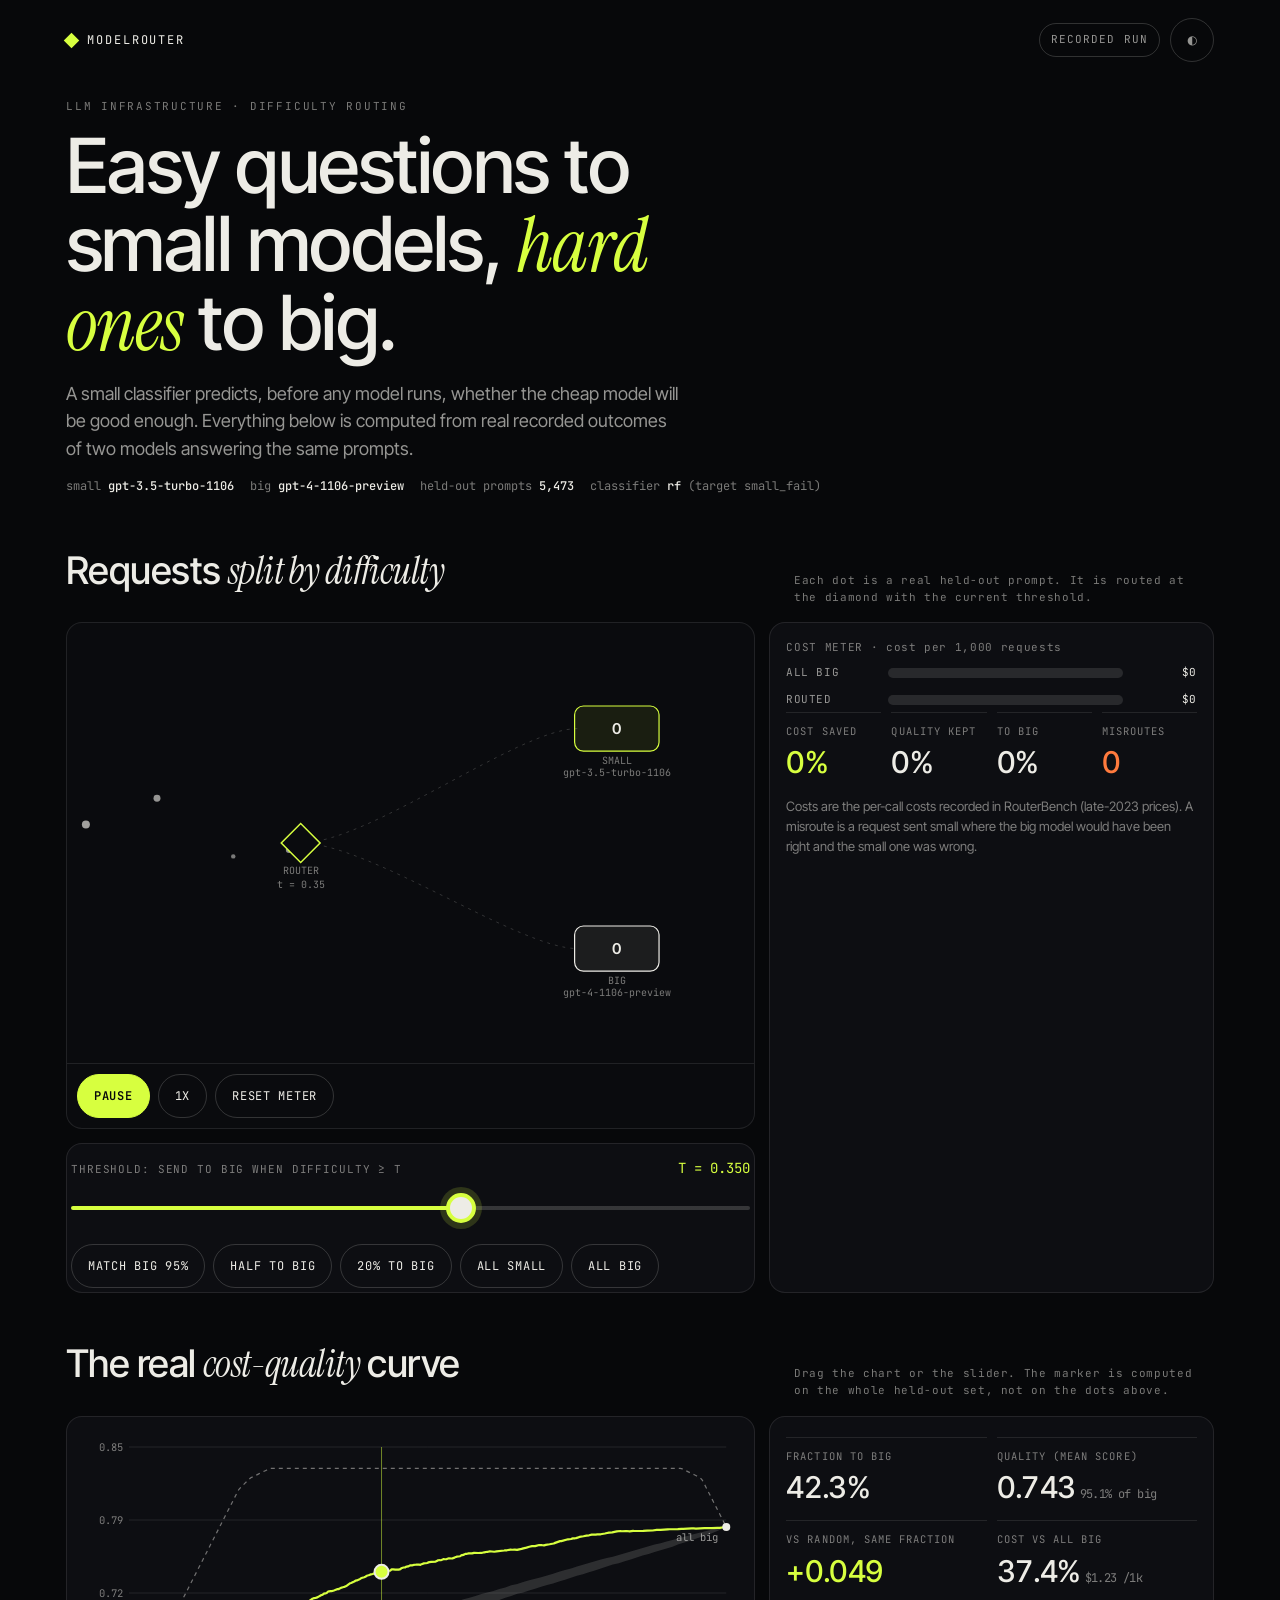
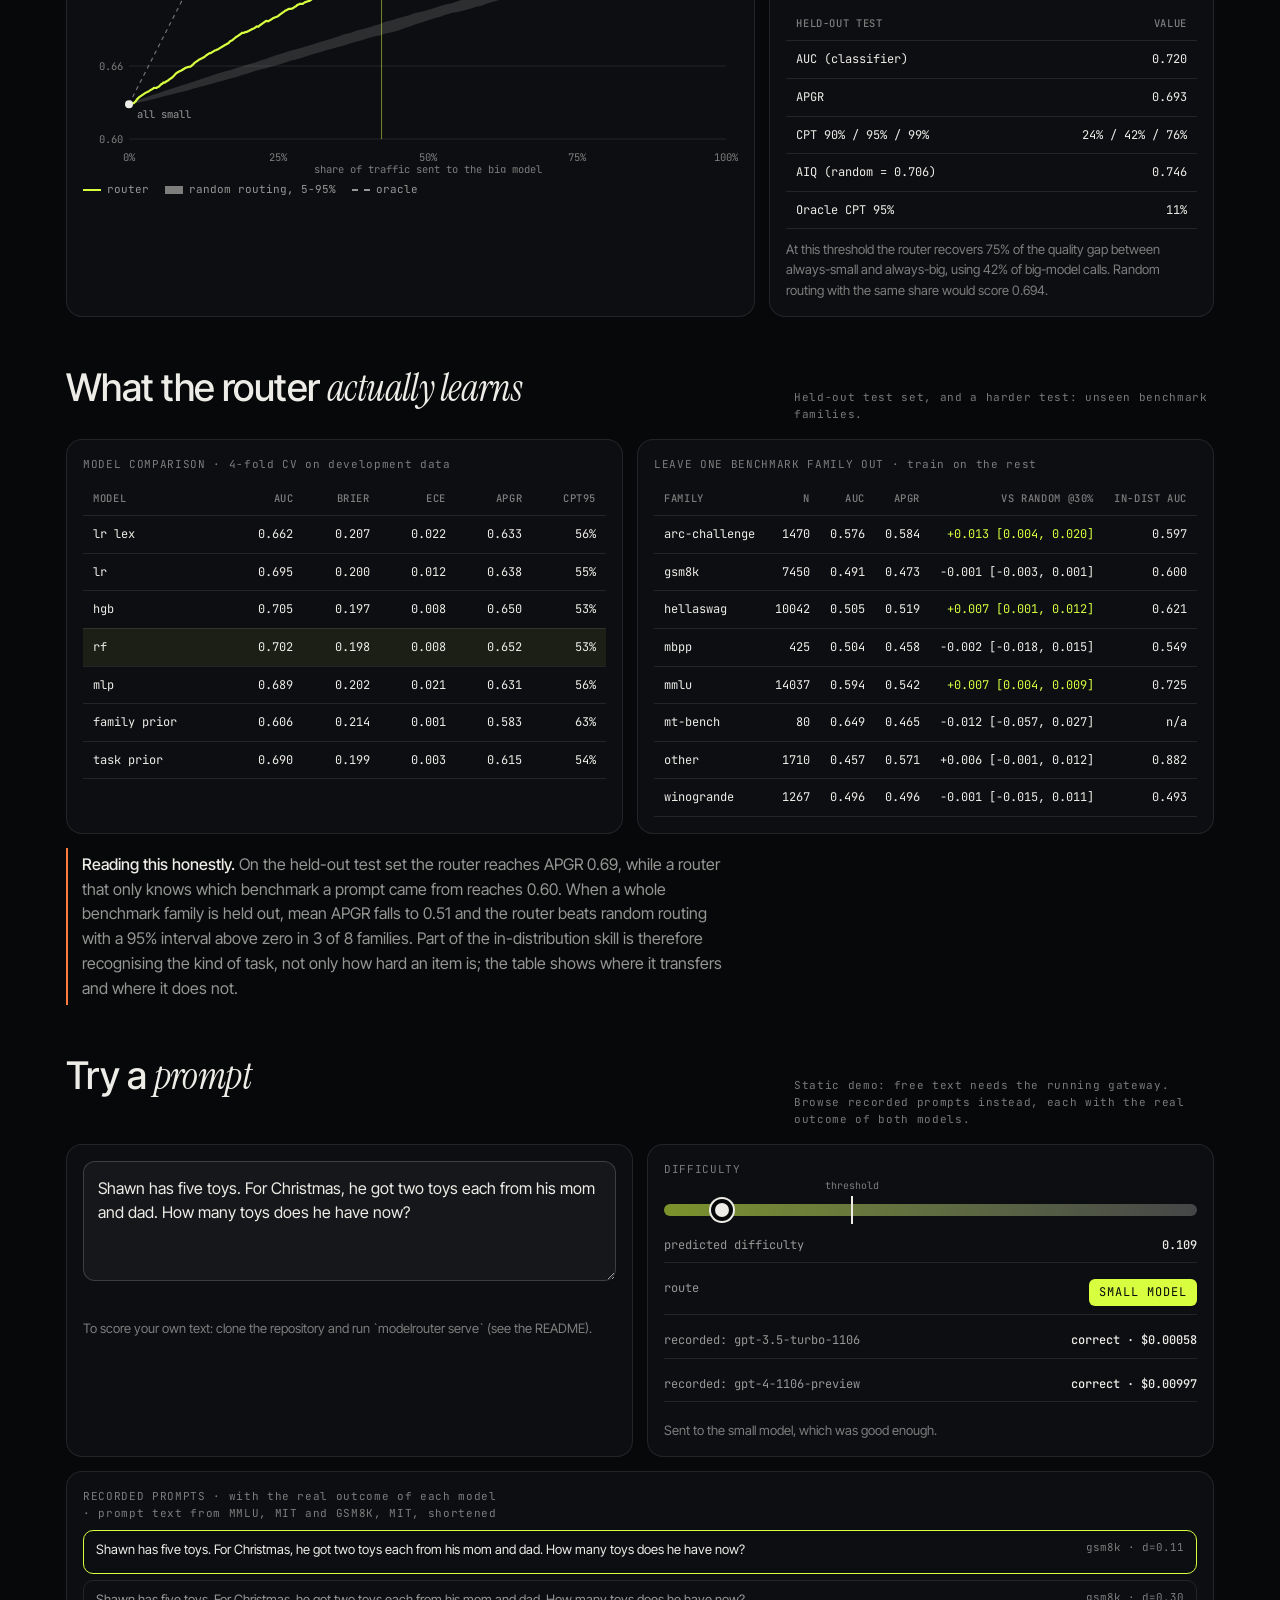
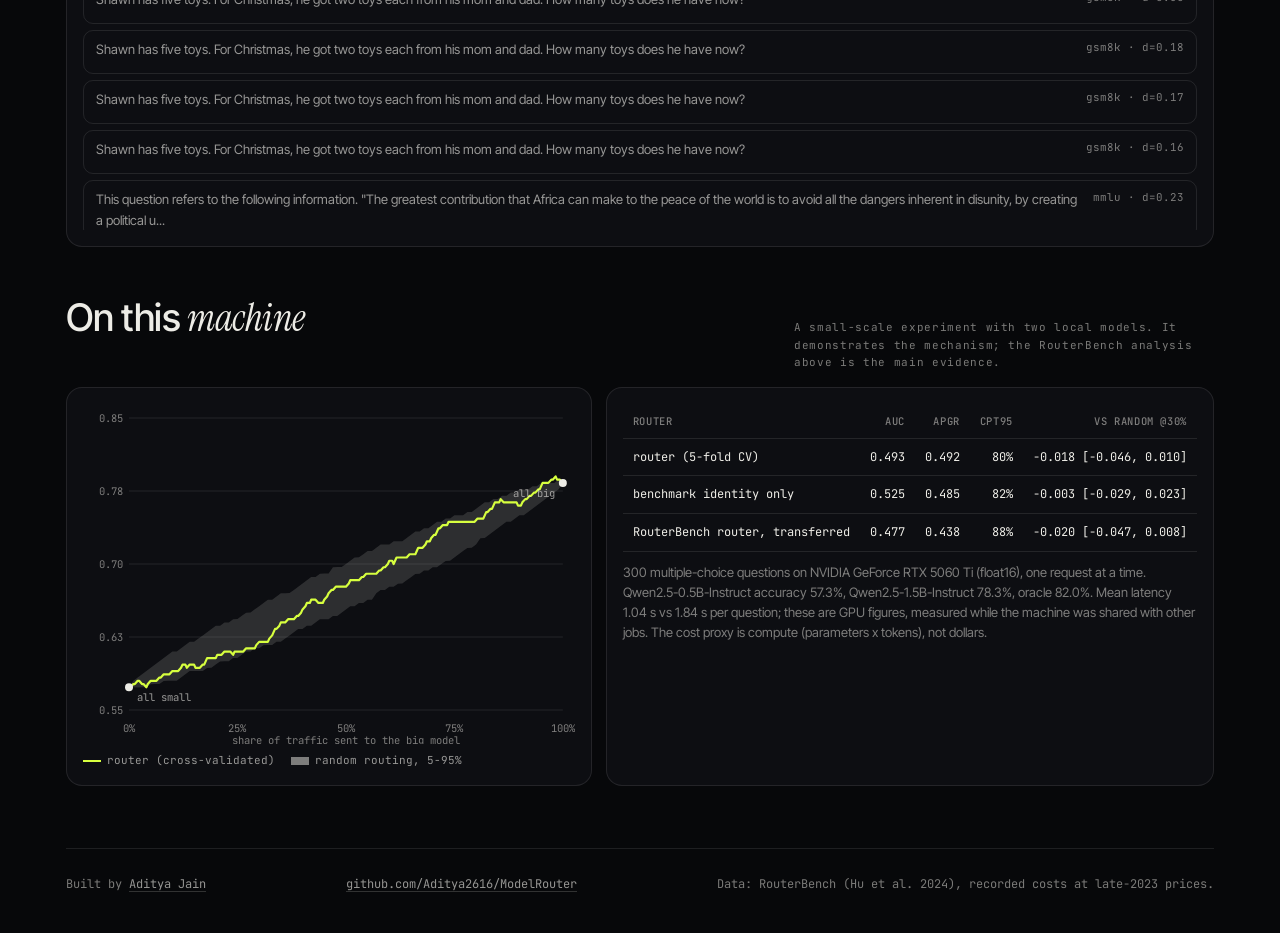
==== commit fe72d281: "Run the live experiment on the GPU at 300 questions, add the numbers check, remove built-in vendor m" ====
--- a/web/index.html
+++ b/web/index.html
@@ -144,7 +144,7 @@
   <section id="live-sec">
     <div class="sec-head">
       <h2>On this <em>machine</em></h2>
-      <div class="sec-note">A small CPU-scale experiment with two local models. It demonstrates the mechanism; the RouterBench analysis above is the main evidence.</div>
+      <div class="sec-note">A small-scale experiment with two local models. It demonstrates the mechanism; the RouterBench analysis above is the main evidence.</div>
     </div>
     <div class="grid2 even">
       <div class="panel"><div class="chart-wrap"><canvas id="live-curve" aria-label="Local experiment: quality versus fraction to the larger local model"></canvas></div>
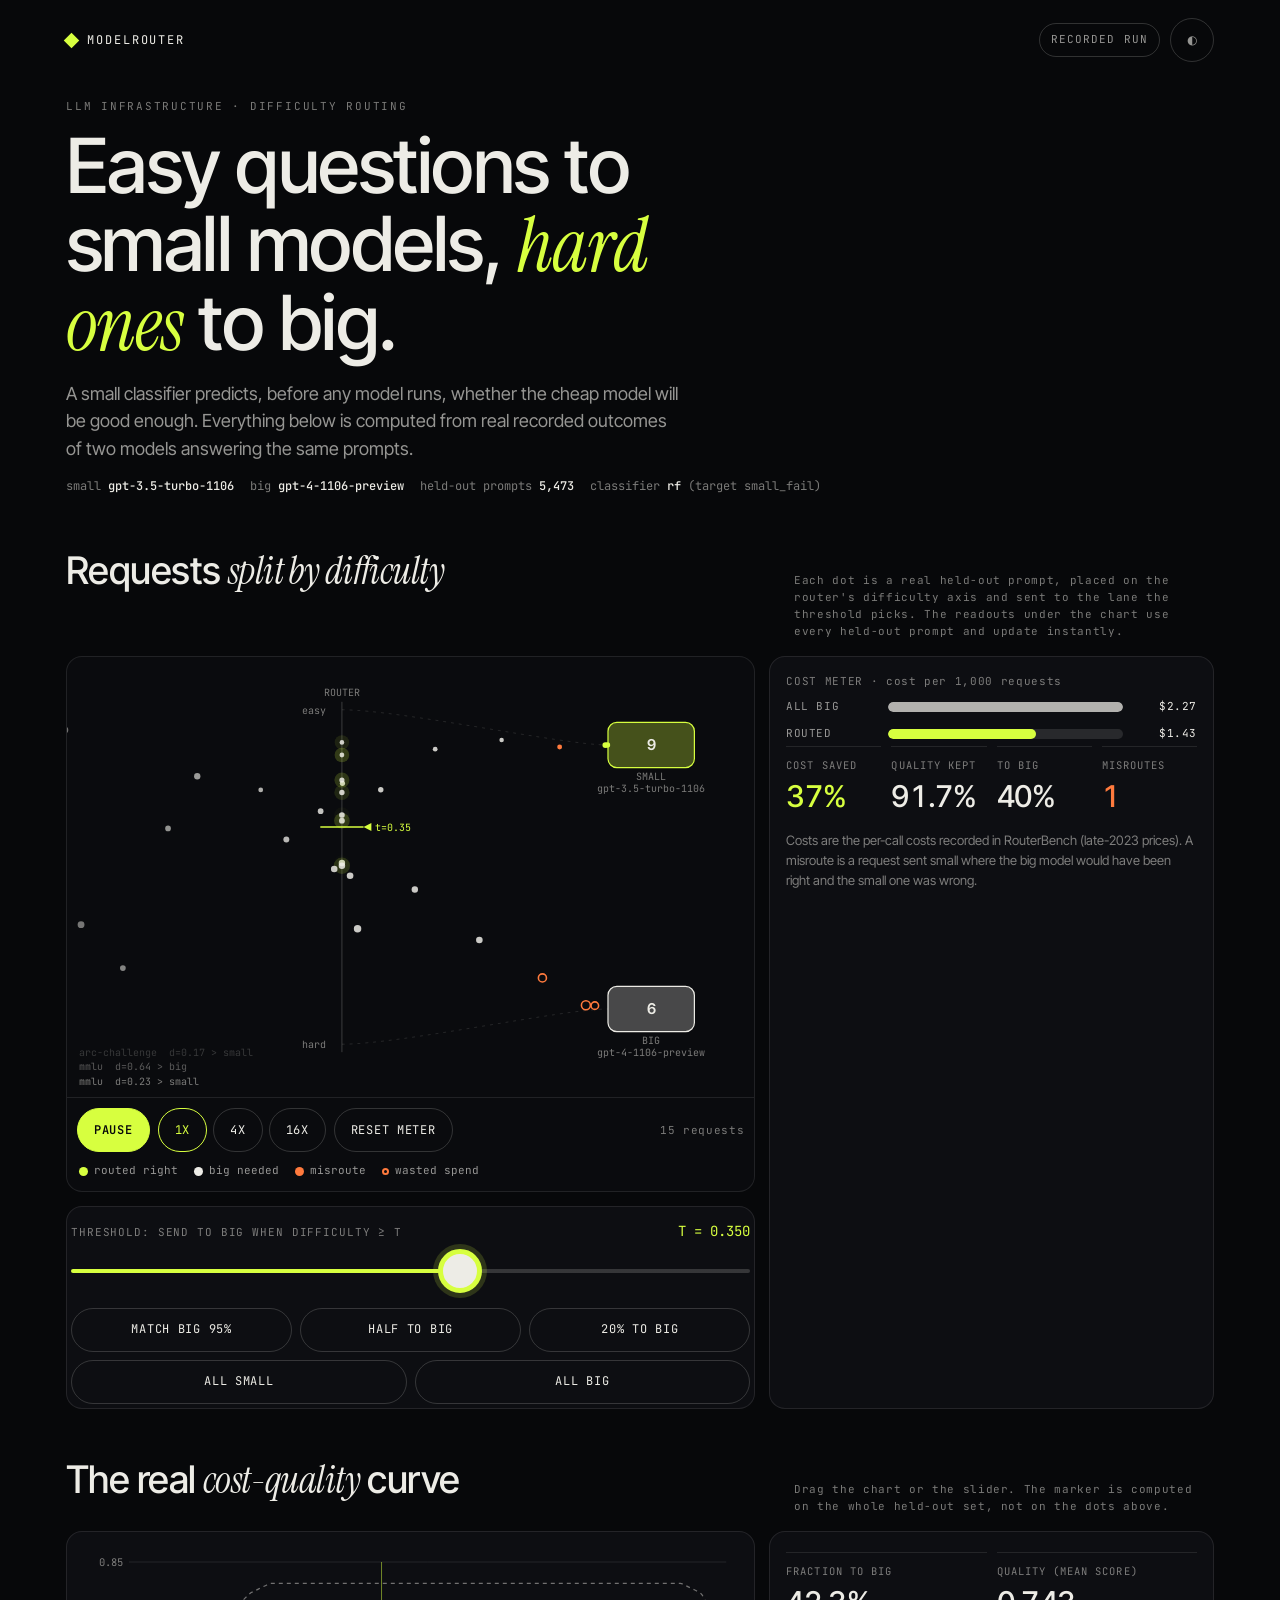
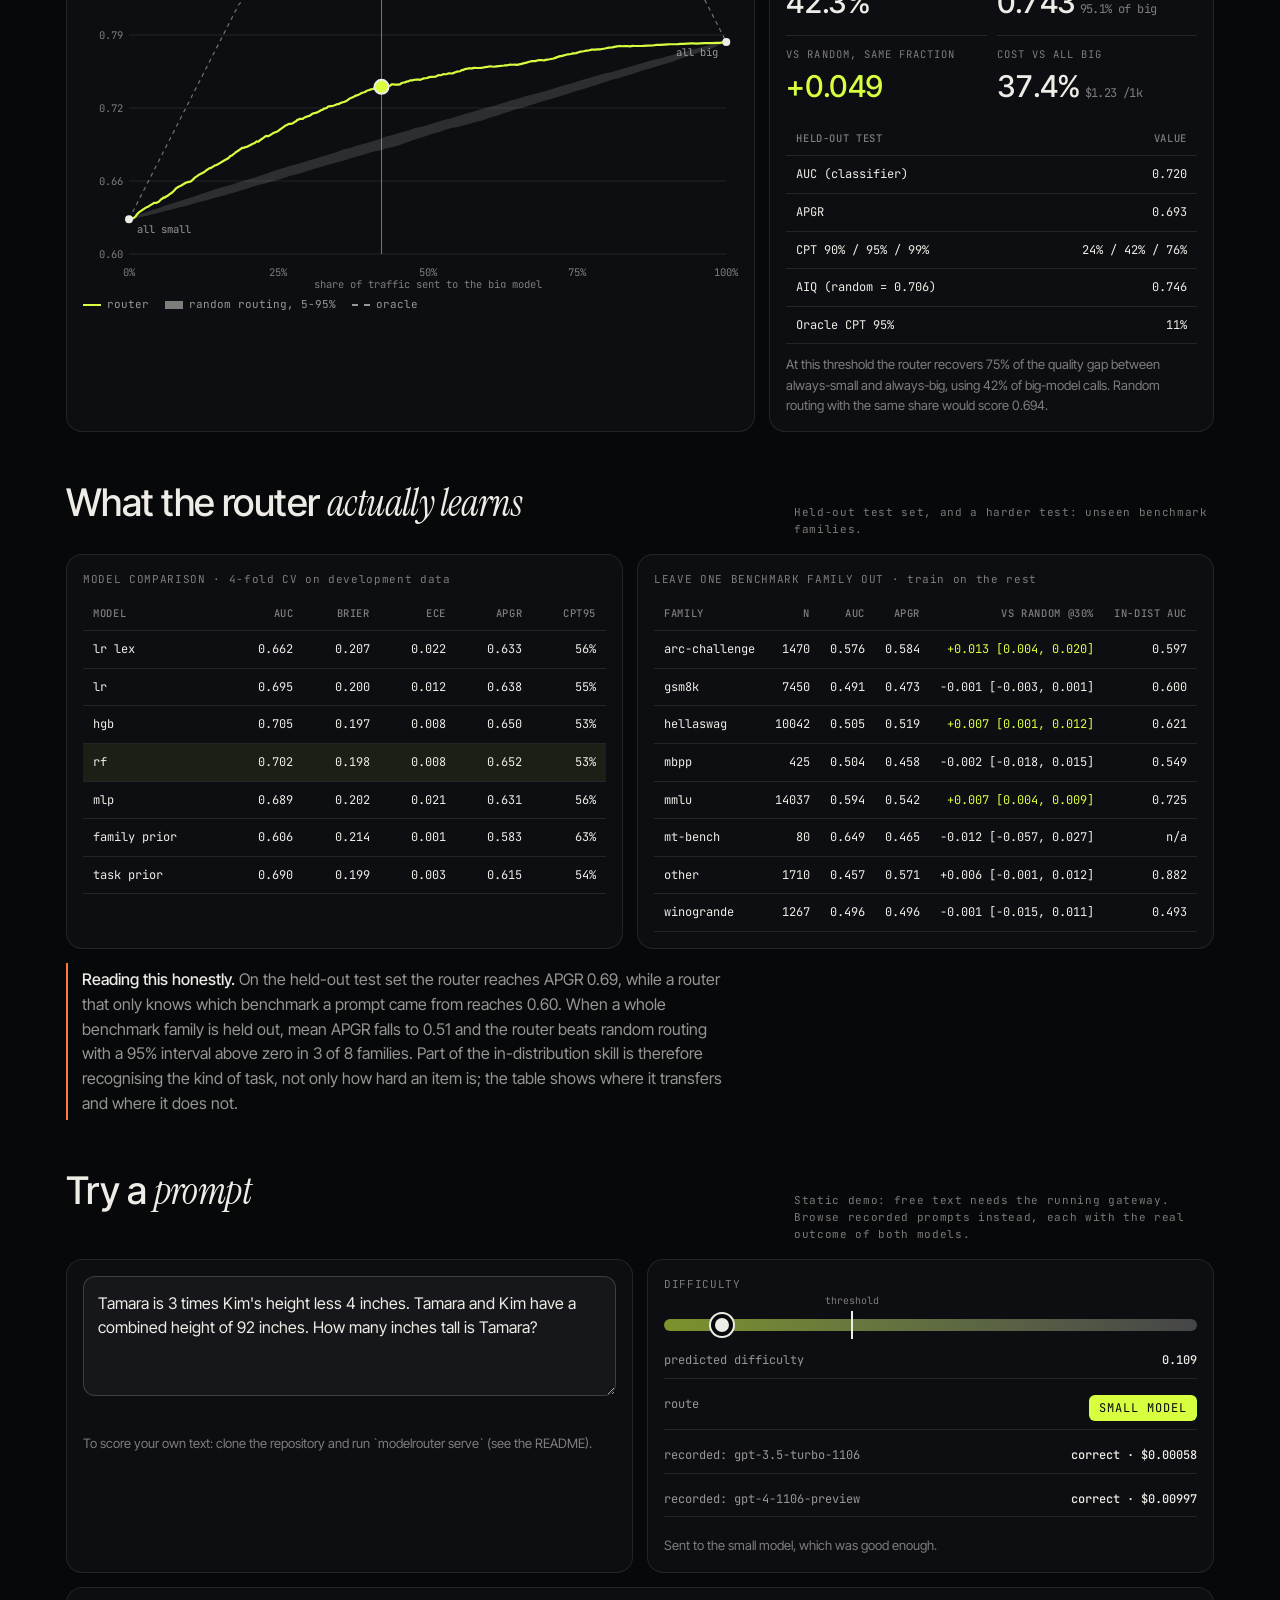
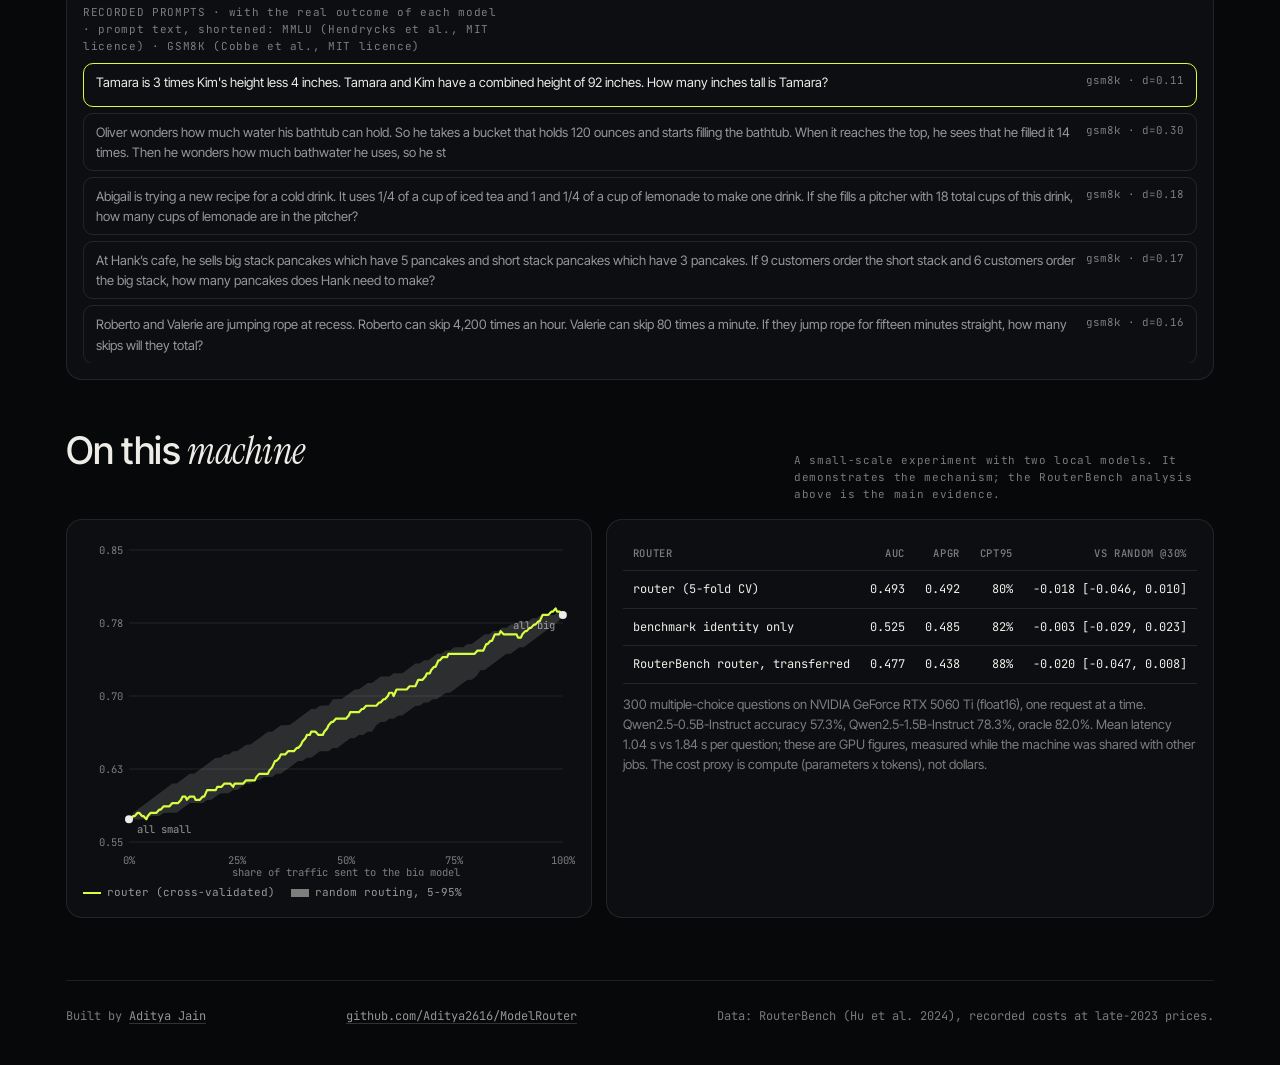
==== commit a43e4ad6: "Rebuild the stream as a continuous flow with outcome colours, fix the GSM8K prompt snippet, add the " ====
--- a/web/index.html
+++ b/web/index.html
@@ -32,7 +32,7 @@
   <section id="stream-sec">
     <div class="sec-head">
       <h2>Requests <em>split by difficulty</em></h2>
-      <div class="sec-note" id="stream-note">Each dot is a real held-out prompt. It is routed at the diamond with the current threshold.</div>
+      <div class="sec-note" id="stream-note">Each dot is a real held-out prompt, placed on the router's difficulty axis and sent to the lane the threshold picks. The readouts under the chart use every held-out prompt and update instantly.</div>
     </div>
     <div class="grid2">
       <div>
@@ -40,10 +40,16 @@
           <canvas id="stream" aria-label="Animation of requests being routed to the small or the big model"></canvas>
           <div class="stage-bar">
             <button class="btn primary" id="play-btn" aria-pressed="true">Pause</button>
-            <button class="btn" id="speed-btn">1x</button>
+            <span class="seg" role="group" aria-label="Stream speed"><button class="btn" data-speed="1" aria-pressed="true">1x</button><button class="btn" data-speed="4" aria-pressed="false">4x</button><button class="btn" data-speed="16" aria-pressed="false">16x</button></span>
             <button class="btn" id="reset-btn">Reset meter</button>
             <span class="spacer"></span>
             <span class="mono sec-note" id="stream-count"></span>
+          </div>
+          <div class="legend stream-legend" aria-label="Dot colours">
+            <span class="dot" style="--c:var(--lime)">routed right</span>
+            <span class="dot" style="--c:var(--bone)">big needed</span>
+            <span class="dot" style="--c:var(--ember)">misroute</span>
+            <span class="ring" style="--c:var(--ember)">wasted spend</span>
           </div>
         </div>
         <div class="slider-box panel" style="margin-top:14px">
--- a/web/style.css
+++ b/web/style.css
@@ -97,18 +97,24 @@
 input[type=range]::-webkit-slider-runnable-track { height: 4px; background: linear-gradient(90deg, var(--lime) var(--fill, 50%), var(--line-2) var(--fill, 50%)); border-radius: 4px; }
 input[type=range]::-moz-range-track { height: 4px; background: var(--line-2); border-radius: 4px; }
 input[type=range]::-moz-range-progress { height: 4px; background: var(--lime); border-radius: 4px; }
-input[type=range]::-webkit-slider-thumb { -webkit-appearance: none; width: 30px; height: 30px; margin-top: -13px; border-radius: 50%; background: var(--bone); border: 4px solid var(--lime); box-shadow: 0 0 0 6px color-mix(in srgb, var(--lime) 16%, transparent); }
-input[type=range]::-moz-range-thumb { width: 22px; height: 22px; border-radius: 50%; background: var(--bone); border: 4px solid var(--lime); }
+input[type=range]::-webkit-slider-thumb { -webkit-appearance: none; width: 44px; height: 44px; margin-top: -20px; border-radius: 50%; background: var(--bone); border: 5px solid var(--lime); box-shadow: 0 0 0 5px color-mix(in srgb, var(--lime) 16%, transparent); }
+input[type=range]::-moz-range-thumb { width: 34px; height: 34px; border-radius: 50%; background: var(--bone); border: 5px solid var(--lime); }
 .presets { display: flex; flex-wrap: wrap; gap: 8px; margin-top: 6px; }
+.presets .btn { flex: 1 1 calc(33% - 8px); padding: 0 10px; white-space: nowrap; }
 .chart-wrap { position: relative; }
 .chart-wrap canvas { display: block; width: 100%; height: clamp(240px, 46vw, 340px); touch-action: pan-y; cursor: ew-resize; }
 .legend { display: flex; flex-wrap: wrap; gap: 6px 16px; font-family: var(--mono); font-size: 11px; color: var(--mute); margin-top: 8px; }
 .legend span::before { content: ""; display: inline-block; width: 18px; height: 0; border-top: 2px solid var(--c, var(--bone)); margin-right: 6px; vertical-align: middle; }
 .legend .dash::before { border-top-style: dashed; }
+.legend .dot::before { width: 9px; height: 9px; border: 0; border-radius: 50%; background: var(--c); }
+.legend .ring::before { width: 7px; height: 7px; border: 2px solid var(--c); border-radius: 50%; background: transparent; }
 .legend .band::before { height: 8px; border: 0; background: var(--c); opacity: .5; }
 
 /* tables */
-.tablewrap { overflow-x: auto; -webkit-overflow-scrolling: touch; }
+.tablewrap { overflow-x: auto; -webkit-overflow-scrolling: touch; overscroll-behavior-x: contain; }
+.tablewrap.fade-r { -webkit-mask-image: linear-gradient(90deg, #000 calc(100% - 36px), transparent); mask-image: linear-gradient(90deg, #000 calc(100% - 36px), transparent); }
+.tablewrap.fade-l { -webkit-mask-image: linear-gradient(270deg, #000 calc(100% - 36px), transparent); mask-image: linear-gradient(270deg, #000 calc(100% - 36px), transparent); }
+.tablewrap.fade-l.fade-r { -webkit-mask-image: linear-gradient(90deg, transparent, #000 36px, #000 calc(100% - 36px), transparent); mask-image: linear-gradient(90deg, transparent, #000 36px, #000 calc(100% - 36px), transparent); }
 table { border-collapse: collapse; width: 100%; font-family: var(--mono); font-size: 12px; }
 th, td { text-align: right; padding: 9px 10px; border-bottom: 1px solid var(--line); white-space: nowrap; }
 th:first-child, td:first-child { text-align: left; }
@@ -145,3 +151,7 @@
 footer a { color: var(--mute); text-decoration: underline; text-decoration-color: var(--line-2); text-underline-offset: 3px; }
 .sr { position: absolute; width: 1px; height: 1px; overflow: hidden; clip: rect(0 0 0 0); }
 @media (prefers-reduced-motion: reduce) { * { transition: none !important; scroll-behavior: auto !important; } }
+
+/* stream controls and legend */
+.seg { display: inline-flex; gap: 6px; }
+.stream-legend { padding: 0 12px 12px; margin-top: 0; }
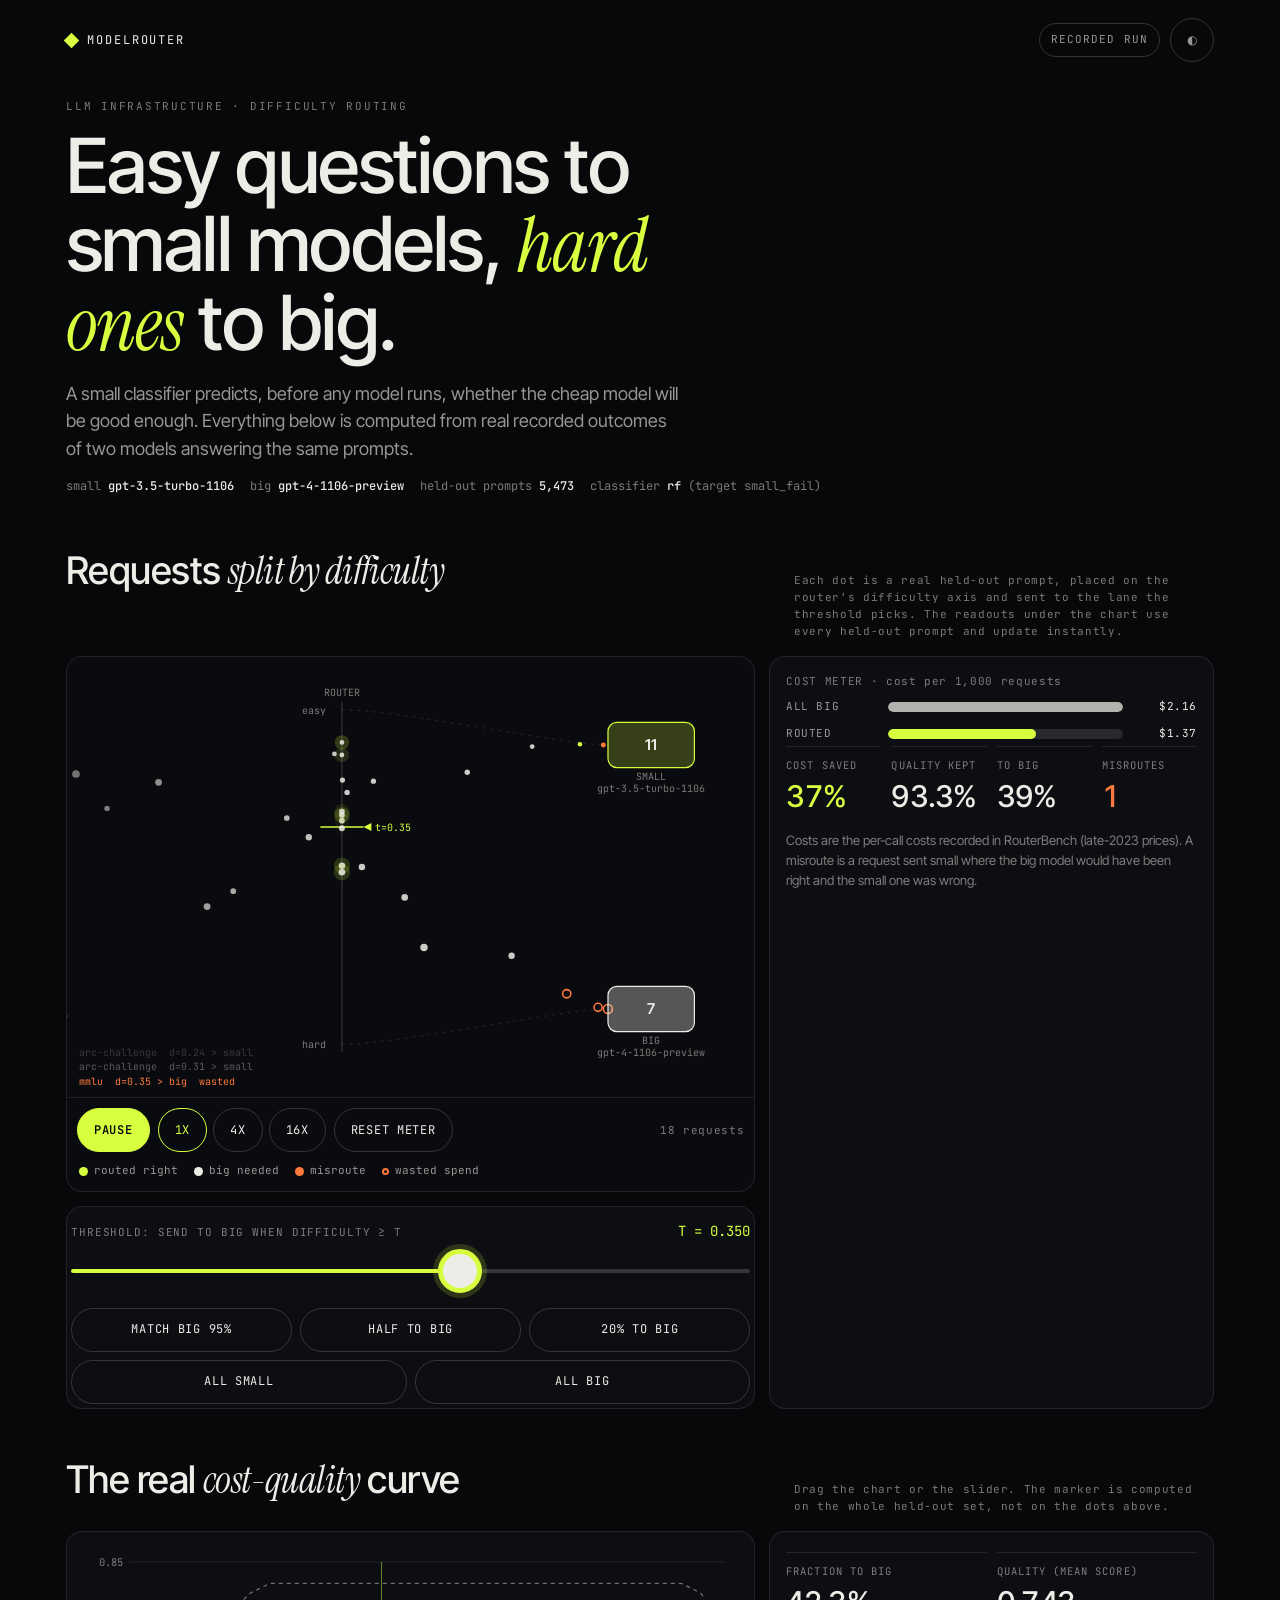
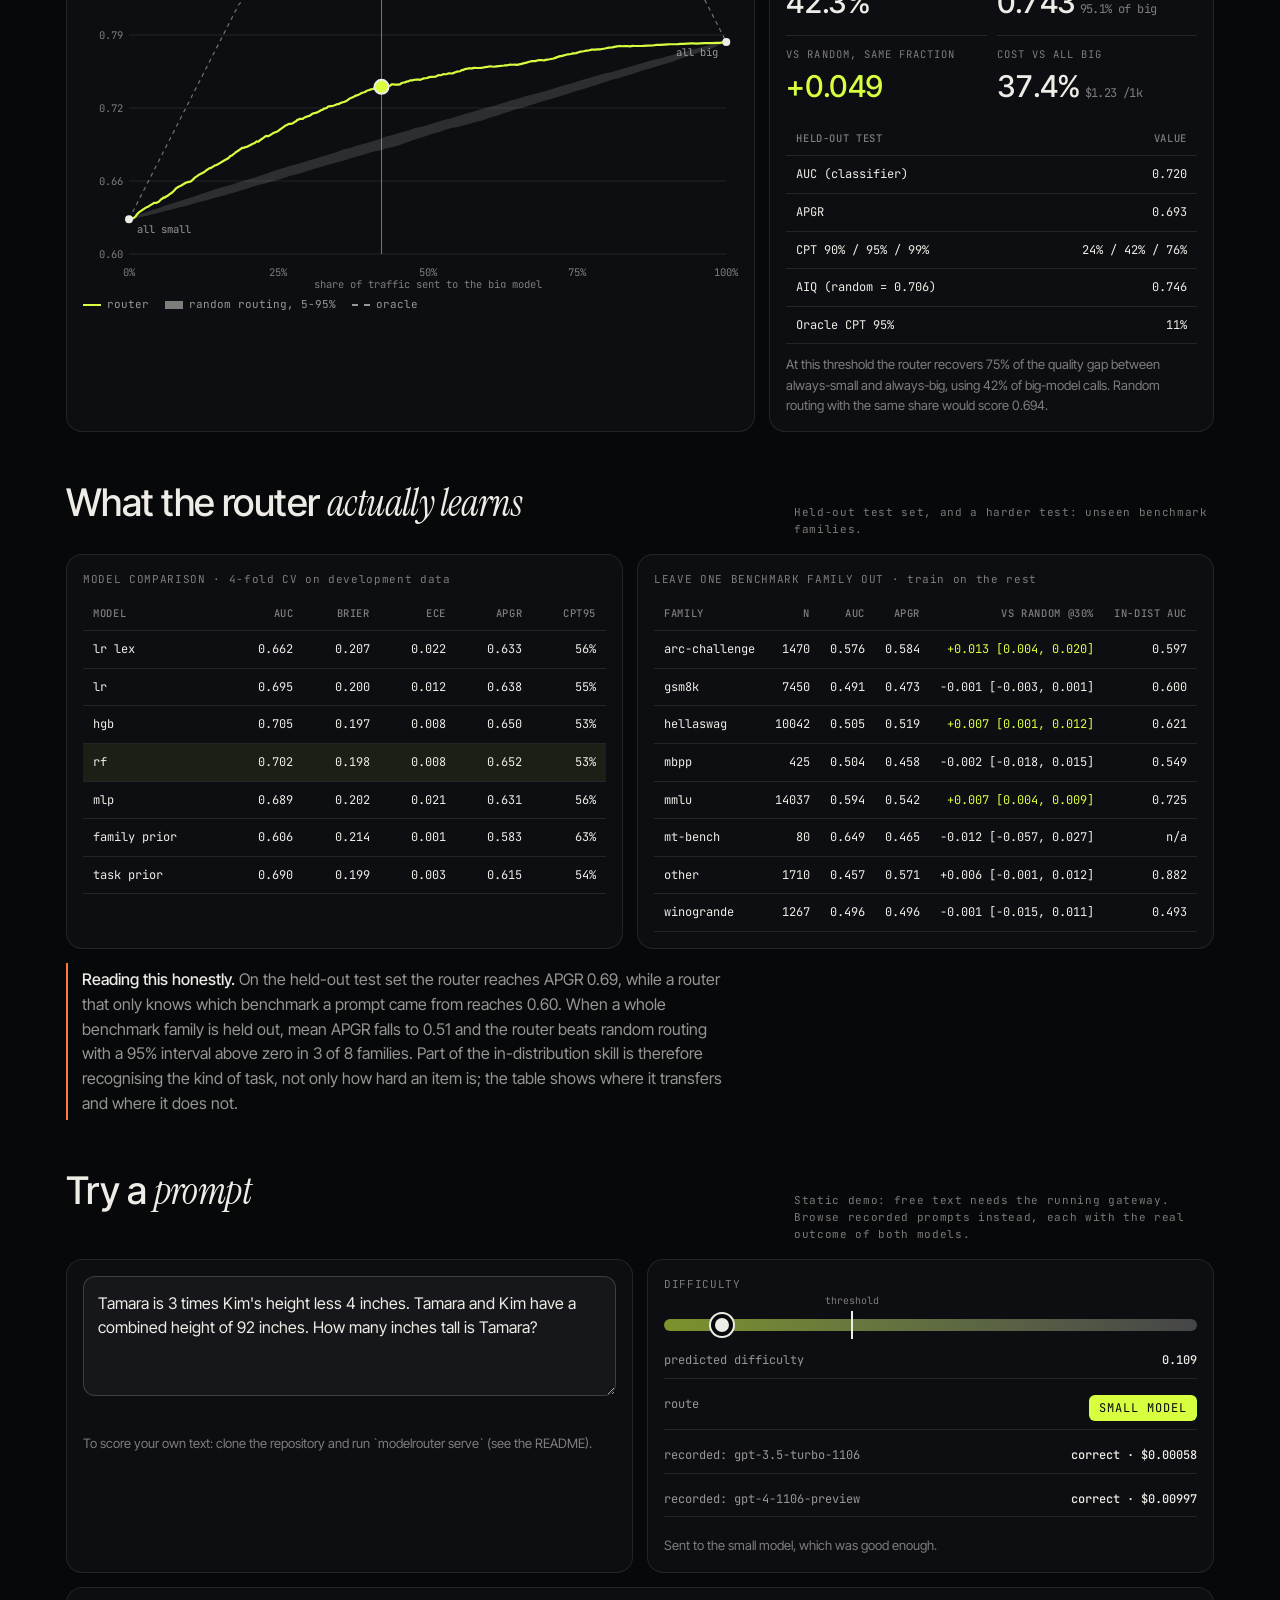
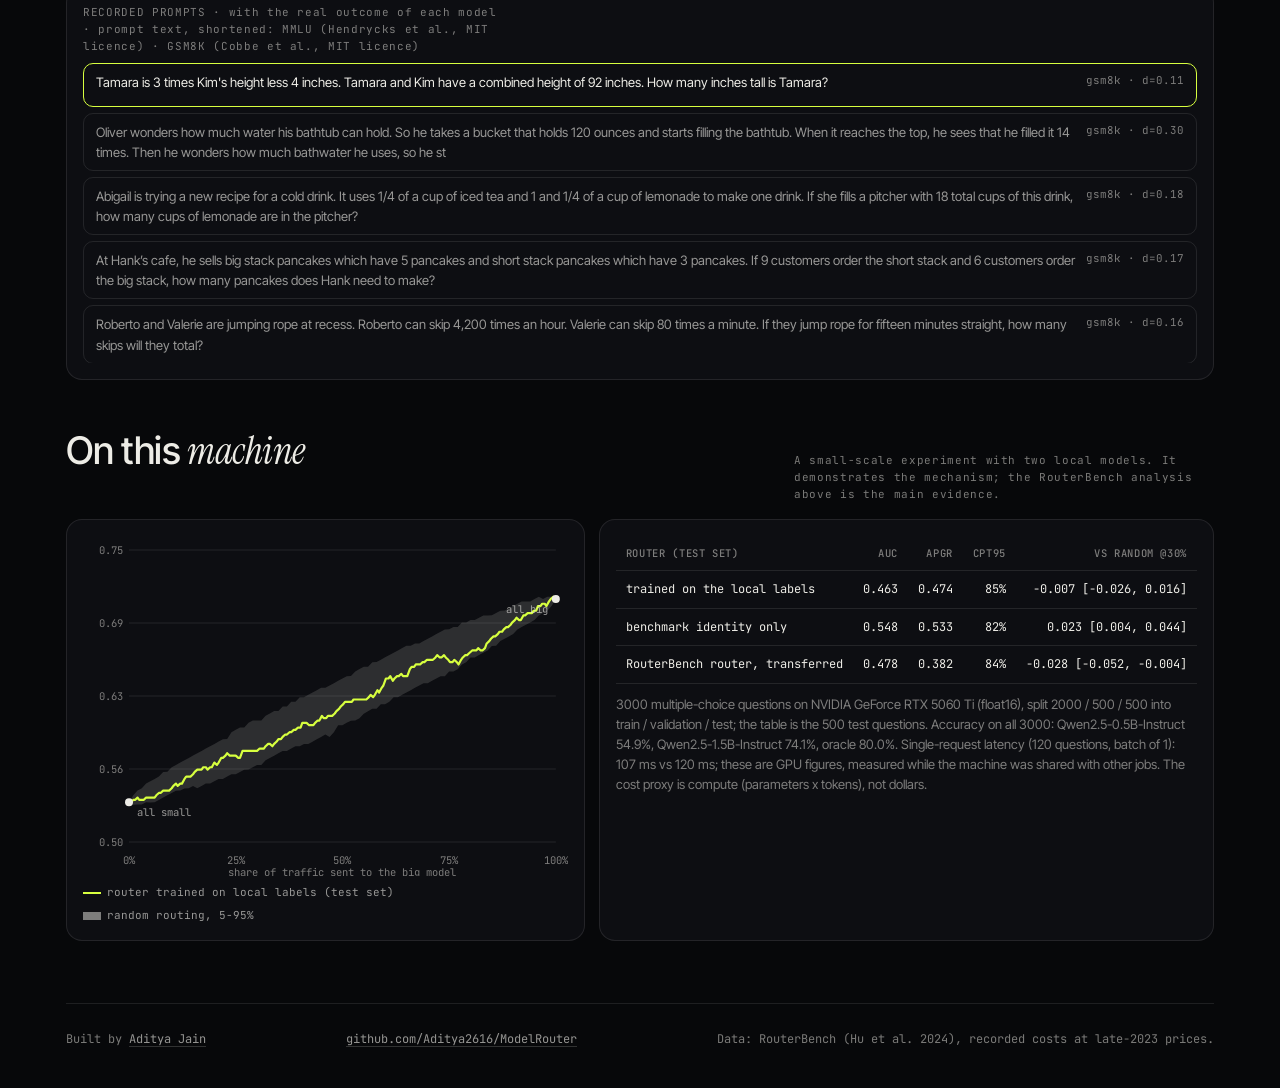
==== commit 1fb0ce5d: "Scale the live experiment to 3,000 questions with train/validation/test split, batched inference, la" ====
--- a/web/index.html
+++ b/web/index.html
@@ -1,170 +1,170 @@
-<!doctype html>
-<html lang="en" data-theme="dark">
-<head>
-<meta charset="utf-8">
-<meta name="viewport" content="width=device-width, initial-scale=1, viewport-fit=cover">
-<title>ModelRouter</title>
-<meta name="mr-mode" content="auto">
-<meta name="description" content="A difficulty classifier that sends easy requests to a small model and hard ones to a big model, with a real cost-quality curve.">
-<link rel="icon" href="data:image/svg+xml,%3Csvg xmlns='http://www.w3.org/2000/svg' viewBox='0 0 32 32'%3E%3Crect width='32' height='32' rx='7' fill='%2307080a'/%3E%3Cpath d='M16 6l10 10-10 10L6 16z' fill='%23d7ff3f'/%3E%3C/svg%3E">
-<link rel="preconnect" href="https://fonts.googleapis.com">
-<link rel="preconnect" href="https://fonts.gstatic.com" crossorigin>
-<link href="https://fonts.googleapis.com/css2?family=Inter+Tight:wght@400;500;600&family=Instrument+Serif:ital@1&family=JetBrains+Mono:wght@400;500;600&display=swap" rel="stylesheet">
-<link rel="stylesheet" href="style.css">
-</head>
-<body>
-<div class="wrap">
-  <header class="top">
-    <div class="brand"><i></i>ModelRouter</div>
-    <div class="top-right">
-      <span class="badge" id="mode-badge">loading</span>
-      <button class="icon-btn" id="theme-btn" aria-label="Switch colour theme">◐</button>
-    </div>
-  </header>
-
-  <div class="hero">
-    <div class="eyebrow">LLM infrastructure · difficulty routing</div>
-    <h1>Easy questions to small models, <em>hard ones</em> to big.</h1>
-    <p class="lede">A small classifier predicts, before any model runs, whether the cheap model will be good enough. Everything below is computed from real recorded outcomes of two models answering the same prompts.</p>
-    <div class="pairline" id="pairline"></div>
-  </div>
-
-  <section id="stream-sec">
-    <div class="sec-head">
-      <h2>Requests <em>split by difficulty</em></h2>
-      <div class="sec-note" id="stream-note">Each dot is a real held-out prompt, placed on the router's difficulty axis and sent to the lane the threshold picks. The readouts under the chart use every held-out prompt and update instantly.</div>
-    </div>
-    <div class="grid2">
-      <div>
-        <div class="stage">
-          <canvas id="stream" aria-label="Animation of requests being routed to the small or the big model"></canvas>
-          <div class="stage-bar">
-            <button class="btn primary" id="play-btn" aria-pressed="true">Pause</button>
-            <span class="seg" role="group" aria-label="Stream speed"><button class="btn" data-speed="1" aria-pressed="true">1x</button><button class="btn" data-speed="4" aria-pressed="false">4x</button><button class="btn" data-speed="16" aria-pressed="false">16x</button></span>
-            <button class="btn" id="reset-btn">Reset meter</button>
-            <span class="spacer"></span>
-            <span class="mono sec-note" id="stream-count"></span>
-          </div>
-          <div class="legend stream-legend" aria-label="Dot colours">
-            <span class="dot" style="--c:var(--lime)">routed right</span>
-            <span class="dot" style="--c:var(--bone)">big needed</span>
-            <span class="dot" style="--c:var(--ember)">misroute</span>
-            <span class="ring" style="--c:var(--ember)">wasted spend</span>
-          </div>
-        </div>
-        <div class="slider-box panel" style="margin-top:14px">
-          <div class="slider-label"><span>Threshold: send to big when difficulty &ge; t</span><output id="thr-out">0.50</output></div>
-          <input id="thr" type="range" min="0" max="1000" value="500" aria-label="Routing threshold">
-          <div class="presets">
-            <button class="btn" data-preset="cpt95">Match big 95%</button>
-            <button class="btn" data-preset="0.5">Half to big</button>
-            <button class="btn" data-preset="0.2">20% to big</button>
-            <button class="btn" data-preset="0">All small</button>
-            <button class="btn" data-preset="1">All big</button>
-          </div>
-        </div>
-      </div>
-      <div class="panel">
-        <div class="meter" aria-live="polite">
-          <div class="sec-note" style="margin-bottom:-2px">COST METER · cost per 1,000 requests</div>
-          <div class="bar-row"><span>All big</span><div class="bar ref"><i id="bar-big"></i></div><span class="bar-val" id="val-big">$0</span></div>
-          <div class="bar-row"><span>Routed</span><div class="bar"><i id="bar-routed"></i></div><span class="bar-val" id="val-routed">$0</span></div>
-        </div>
-        <div class="stats">
-          <div class="stat"><div class="k">Cost saved</div><div class="v lime" id="st-save">0%</div></div>
-          <div class="stat"><div class="k">Quality kept</div><div class="v" id="st-qual">0%</div></div>
-          <div class="stat"><div class="k">To big</div><div class="v" id="st-big">0%</div></div>
-          <div class="stat"><div class="k">Misroutes</div><div class="v ember" id="st-miss">0</div></div>
-        </div>
-        <p class="note" id="meter-note">Costs are the per-call costs recorded in RouterBench (late-2023 prices). A misroute is a request sent small where the big model would have been right and the small one was wrong.</p>
-      </div>
-    </div>
-  </section>
-
-  <section id="curve-sec">
-    <div class="sec-head">
-      <h2>The real <em>cost-quality</em> curve</h2>
-      <div class="sec-note">Drag the chart or the slider. The marker is computed on the whole held-out set, not on the dots above.</div>
-    </div>
-    <div class="grid2">
-      <div class="panel">
-        <div class="chart-wrap"><canvas id="curve" aria-label="Quality versus fraction of traffic sent to the big model"></canvas></div>
-        <div class="legend">
-          <span style="--c:var(--lime)">router</span>
-          <span class="band" style="--c:var(--bone)">random routing, 5-95%</span>
-          <span class="dash" style="--c:var(--mute)">oracle</span>
-        </div>
-      </div>
-      <div class="panel">
-        <div class="stats" style="grid-template-columns:1fr 1fr">
-          <div class="stat"><div class="k">Fraction to big</div><div class="v" id="c-frac">-</div></div>
-          <div class="stat"><div class="k">Quality (mean score)</div><div class="v" id="c-qual">-</div></div>
-          <div class="stat"><div class="k">vs random, same fraction</div><div class="v lime" id="c-adv">-</div></div>
-          <div class="stat"><div class="k">Cost vs all big</div><div class="v" id="c-cost">-</div></div>
-        </div>
-        <div class="tablewrap" style="margin-top:12px"><table id="metrics-table"></table></div>
-        <p class="note" id="curve-note"></p>
-      </div>
-    </div>
-  </section>
-
-  <section id="honest-sec">
-    <div class="sec-head">
-      <h2>What the router <em>actually learns</em></h2>
-      <div class="sec-note">Held-out test set, and a harder test: unseen benchmark families.</div>
-    </div>
-    <div class="grid2 even">
-      <div class="panel"><div class="sec-note" style="margin-bottom:8px">MODEL COMPARISON · 4-fold CV on development data</div><div class="tablewrap"><table id="cv-table"></table></div></div>
-      <div class="panel"><div class="sec-note" style="margin-bottom:8px">LEAVE ONE BENCHMARK FAMILY OUT · train on the rest</div><div class="tablewrap"><table id="lofo-table"></table></div></div>
-    </div>
-    <p class="finding" id="finding"></p>
-  </section>
-
-  <section id="play-sec">
-    <div class="sec-head">
-      <h2>Try a <em>prompt</em></h2>
-      <div class="sec-note" id="play-note"></div>
-    </div>
-    <div class="grid2 even">
-      <div class="panel">
-        <textarea id="prompt" aria-label="Prompt to route" placeholder="Type a prompt, for example: What is the capital of France?"></textarea>
-        <div class="chips" id="chips"></div>
-        <div style="display:flex;gap:8px;flex-wrap:wrap">
-          <button class="btn primary" id="score-btn">Score difficulty</button>
-          <button class="btn" id="run-btn">Run through gateway</button>
-        </div>
-        <p class="note" id="play-help"></p>
-      </div>
-      <div class="panel" id="play-out" aria-live="polite">
-        <div class="sec-note">DIFFICULTY</div>
-        <div class="gauge" id="gauge"><span class="thr" id="gauge-thr"></span><span class="dot" id="gauge-dot"></span></div>
-        <div class="route-out" id="route-out"><p class="note">Pick a prompt to see its predicted difficulty and where it would be routed.</p></div>
-      </div>
-    </div>
-    <div class="panel" id="items-panel" style="margin-top:14px" hidden>
-      <div class="sec-note" style="margin-bottom:8px">RECORDED PROMPTS · with the real outcome of each model</div>
-      <div class="item-list" id="item-list"></div>
-    </div>
-  </section>
-
-  <section id="live-sec">
-    <div class="sec-head">
-      <h2>On this <em>machine</em></h2>
-      <div class="sec-note">A small-scale experiment with two local models. It demonstrates the mechanism; the RouterBench analysis above is the main evidence.</div>
-    </div>
-    <div class="grid2 even">
-      <div class="panel"><div class="chart-wrap"><canvas id="live-curve" aria-label="Local experiment: quality versus fraction to the larger local model"></canvas></div>
-        <div class="legend"><span style="--c:var(--lime)">router (cross-validated)</span><span class="band" style="--c:var(--bone)">random routing, 5-95%</span></div></div>
-      <div class="panel"><div class="tablewrap"><table id="live-table"></table></div><p class="note" id="live-note"></p></div>
-    </div>
-  </section>
-
-  <footer>
-    <span>Built by <a href="https://adityajain16.vercel.app">Aditya Jain</a></span>
-    <span><a href="https://github.com/Aditya2616/ModelRouter">github.com/Aditya2616/ModelRouter</a></span>
-    <span id="foot-data"></span>
-  </footer>
-</div>
-<script type="module" src="app.js"></script>
-</body>
-</html>
+<!doctype html>
+<html lang="en" data-theme="dark">
+<head>
+<meta charset="utf-8">
+<meta name="viewport" content="width=device-width, initial-scale=1, viewport-fit=cover">
+<title>ModelRouter</title>
+<meta name="mr-mode" content="auto">
+<meta name="description" content="A difficulty classifier that sends easy requests to a small model and hard ones to a big model, with a real cost-quality curve.">
+<link rel="icon" href="data:image/svg+xml,%3Csvg xmlns='http://www.w3.org/2000/svg' viewBox='0 0 32 32'%3E%3Crect width='32' height='32' rx='7' fill='%2307080a'/%3E%3Cpath d='M16 6l10 10-10 10L6 16z' fill='%23d7ff3f'/%3E%3C/svg%3E">
+<link rel="preconnect" href="https://fonts.googleapis.com">
+<link rel="preconnect" href="https://fonts.gstatic.com" crossorigin>
+<link href="https://fonts.googleapis.com/css2?family=Inter+Tight:wght@400;500;600&family=Instrument+Serif:ital@1&family=JetBrains+Mono:wght@400;500;600&display=swap" rel="stylesheet">
+<link rel="stylesheet" href="style.css">
+</head>
+<body>
+<div class="wrap">
+  <header class="top">
+    <div class="brand"><i></i>ModelRouter</div>
+    <div class="top-right">
+      <span class="badge" id="mode-badge">loading</span>
+      <button class="icon-btn" id="theme-btn" aria-label="Switch colour theme">◐</button>
+    </div>
+  </header>
+
+  <div class="hero">
+    <div class="eyebrow">LLM infrastructure · difficulty routing</div>
+    <h1>Easy questions to small models, <em>hard ones</em> to big.</h1>
+    <p class="lede">A small classifier predicts, before any model runs, whether the cheap model will be good enough. Everything below is computed from real recorded outcomes of two models answering the same prompts.</p>
+    <div class="pairline" id="pairline"></div>
+  </div>
+
+  <section id="stream-sec">
+    <div class="sec-head">
+      <h2>Requests <em>split by difficulty</em></h2>
+      <div class="sec-note" id="stream-note">Each dot is a real held-out prompt, placed on the router's difficulty axis and sent to the lane the threshold picks. The readouts under the chart use every held-out prompt and update instantly.</div>
+    </div>
+    <div class="grid2">
+      <div>
+        <div class="stage">
+          <canvas id="stream" aria-label="Animation of requests being routed to the small or the big model"></canvas>
+          <div class="stage-bar">
+            <button class="btn primary" id="play-btn" aria-pressed="true">Pause</button>
+            <span class="seg" role="group" aria-label="Stream speed"><button class="btn" data-speed="1" aria-pressed="true">1x</button><button class="btn" data-speed="4" aria-pressed="false">4x</button><button class="btn" data-speed="16" aria-pressed="false">16x</button></span>
+            <button class="btn" id="reset-btn">Reset meter</button>
+            <span class="spacer"></span>
+            <span class="mono sec-note" id="stream-count"></span>
+          </div>
+          <div class="legend stream-legend" aria-label="Dot colours">
+            <span class="dot" style="--c:var(--lime)">routed right</span>
+            <span class="dot" style="--c:var(--bone)">big needed</span>
+            <span class="dot" style="--c:var(--ember)">misroute</span>
+            <span class="ring" style="--c:var(--ember)">wasted spend</span>
+          </div>
+        </div>
+        <div class="slider-box panel" style="margin-top:14px">
+          <div class="slider-label"><span>Threshold: send to big when difficulty &ge; t</span><output id="thr-out">0.50</output></div>
+          <input id="thr" type="range" min="0" max="1000" value="500" aria-label="Routing threshold">
+          <div class="presets">
+            <button class="btn" data-preset="cpt95">Match big 95%</button>
+            <button class="btn" data-preset="0.5">Half to big</button>
+            <button class="btn" data-preset="0.2">20% to big</button>
+            <button class="btn" data-preset="0">All small</button>
+            <button class="btn" data-preset="1">All big</button>
+          </div>
+        </div>
+      </div>
+      <div class="panel">
+        <div class="meter" aria-live="polite">
+          <div class="sec-note" style="margin-bottom:-2px">COST METER · cost per 1,000 requests</div>
+          <div class="bar-row"><span>All big</span><div class="bar ref"><i id="bar-big"></i></div><span class="bar-val" id="val-big">$0</span></div>
+          <div class="bar-row"><span>Routed</span><div class="bar"><i id="bar-routed"></i></div><span class="bar-val" id="val-routed">$0</span></div>
+        </div>
+        <div class="stats">
+          <div class="stat"><div class="k">Cost saved</div><div class="v lime" id="st-save">0%</div></div>
+          <div class="stat"><div class="k">Quality kept</div><div class="v" id="st-qual">0%</div></div>
+          <div class="stat"><div class="k">To big</div><div class="v" id="st-big">0%</div></div>
+          <div class="stat"><div class="k">Misroutes</div><div class="v ember" id="st-miss">0</div></div>
+        </div>
+        <p class="note" id="meter-note">Costs are the per-call costs recorded in RouterBench (late-2023 prices). A misroute is a request sent small where the big model would have been right and the small one was wrong.</p>
+      </div>
+    </div>
+  </section>
+
+  <section id="curve-sec">
+    <div class="sec-head">
+      <h2>The real <em>cost-quality</em> curve</h2>
+      <div class="sec-note">Drag the chart or the slider. The marker is computed on the whole held-out set, not on the dots above.</div>
+    </div>
+    <div class="grid2">
+      <div class="panel">
+        <div class="chart-wrap"><canvas id="curve" aria-label="Quality versus fraction of traffic sent to the big model"></canvas></div>
+        <div class="legend">
+          <span style="--c:var(--lime)">router</span>
+          <span class="band" style="--c:var(--bone)">random routing, 5-95%</span>
+          <span class="dash" style="--c:var(--mute)">oracle</span>
+        </div>
+      </div>
+      <div class="panel">
+        <div class="stats" style="grid-template-columns:1fr 1fr">
+          <div class="stat"><div class="k">Fraction to big</div><div class="v" id="c-frac">-</div></div>
+          <div class="stat"><div class="k">Quality (mean score)</div><div class="v" id="c-qual">-</div></div>
+          <div class="stat"><div class="k">vs random, same fraction</div><div class="v lime" id="c-adv">-</div></div>
+          <div class="stat"><div class="k">Cost vs all big</div><div class="v" id="c-cost">-</div></div>
+        </div>
+        <div class="tablewrap" style="margin-top:12px"><table id="metrics-table"></table></div>
+        <p class="note" id="curve-note"></p>
+      </div>
+    </div>
+  </section>
+
+  <section id="honest-sec">
+    <div class="sec-head">
+      <h2>What the router <em>actually learns</em></h2>
+      <div class="sec-note">Held-out test set, and a harder test: unseen benchmark families.</div>
+    </div>
+    <div class="grid2 even">
+      <div class="panel"><div class="sec-note" style="margin-bottom:8px">MODEL COMPARISON · 4-fold CV on development data</div><div class="tablewrap"><table id="cv-table"></table></div></div>
+      <div class="panel"><div class="sec-note" style="margin-bottom:8px">LEAVE ONE BENCHMARK FAMILY OUT · train on the rest</div><div class="tablewrap"><table id="lofo-table"></table></div></div>
+    </div>
+    <p class="finding" id="finding"></p>
+  </section>
+
+  <section id="play-sec">
+    <div class="sec-head">
+      <h2>Try a <em>prompt</em></h2>
+      <div class="sec-note" id="play-note"></div>
+    </div>
+    <div class="grid2 even">
+      <div class="panel">
+        <textarea id="prompt" aria-label="Prompt to route" placeholder="Type a prompt, for example: What is the capital of France?"></textarea>
+        <div class="chips" id="chips"></div>
+        <div style="display:flex;gap:8px;flex-wrap:wrap">
+          <button class="btn primary" id="score-btn">Score difficulty</button>
+          <button class="btn" id="run-btn">Run through gateway</button>
+        </div>
+        <p class="note" id="play-help"></p>
+      </div>
+      <div class="panel" id="play-out" aria-live="polite">
+        <div class="sec-note">DIFFICULTY</div>
+        <div class="gauge" id="gauge"><span class="thr" id="gauge-thr"></span><span class="dot" id="gauge-dot"></span></div>
+        <div class="route-out" id="route-out"><p class="note">Pick a prompt to see its predicted difficulty and where it would be routed.</p></div>
+      </div>
+    </div>
+    <div class="panel" id="items-panel" style="margin-top:14px" hidden>
+      <div class="sec-note" style="margin-bottom:8px">RECORDED PROMPTS · with the real outcome of each model</div>
+      <div class="item-list" id="item-list"></div>
+    </div>
+  </section>
+
+  <section id="live-sec">
+    <div class="sec-head">
+      <h2>On this <em>machine</em></h2>
+      <div class="sec-note">A small-scale experiment with two local models. It demonstrates the mechanism; the RouterBench analysis above is the main evidence.</div>
+    </div>
+    <div class="grid2 even">
+      <div class="panel"><div class="chart-wrap"><canvas id="live-curve" aria-label="Local experiment: quality versus fraction to the larger local model"></canvas></div>
+        <div class="legend"><span style="--c:var(--lime)">router trained on local labels (test set)</span><span class="band" style="--c:var(--bone)">random routing, 5-95%</span></div></div>
+      <div class="panel"><div class="tablewrap"><table id="live-table"></table></div><p class="note" id="live-note"></p></div>
+    </div>
+  </section>
+
+  <footer>
+    <span>Built by <a href="https://adityajain16.vercel.app">Aditya Jain</a></span>
+    <span><a href="https://github.com/Aditya2616/ModelRouter">github.com/Aditya2616/ModelRouter</a></span>
+    <span id="foot-data"></span>
+  </footer>
+</div>
+<script type="module" src="app.js"></script>
+</body>
+</html>
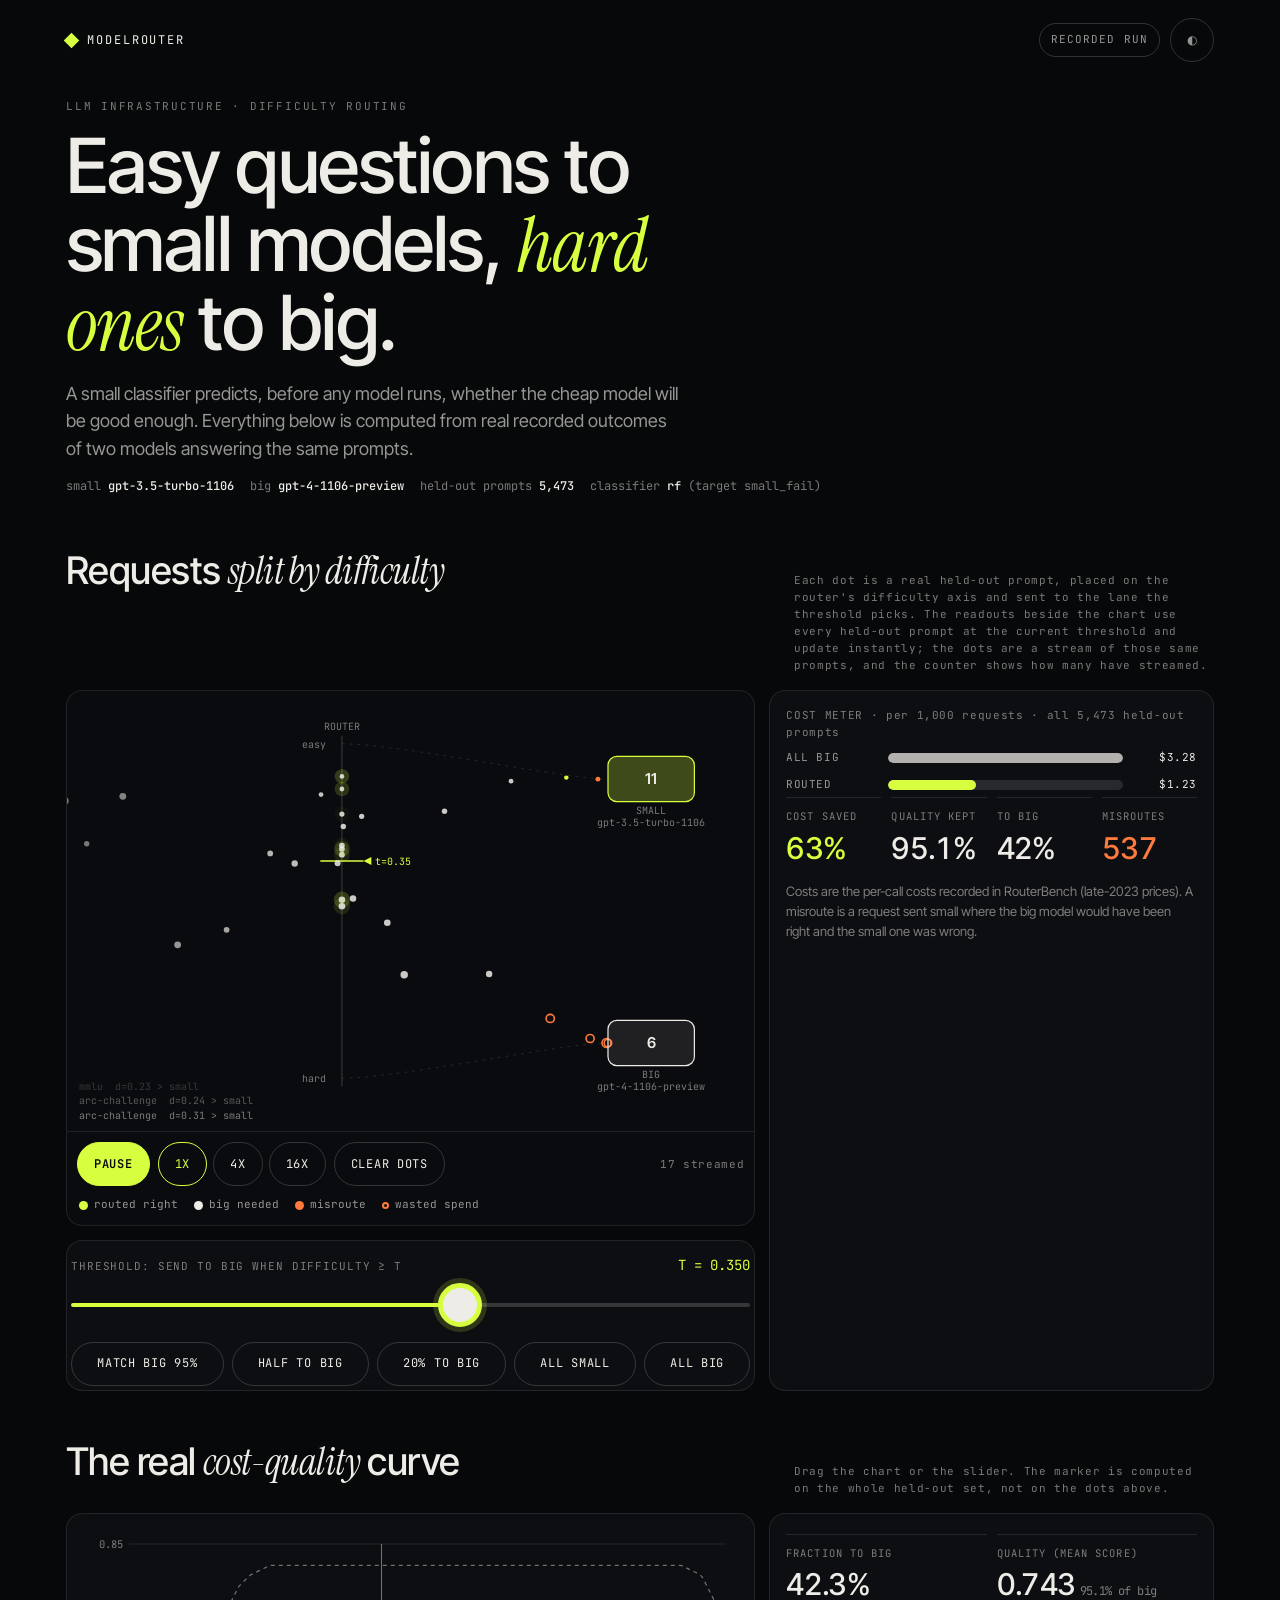
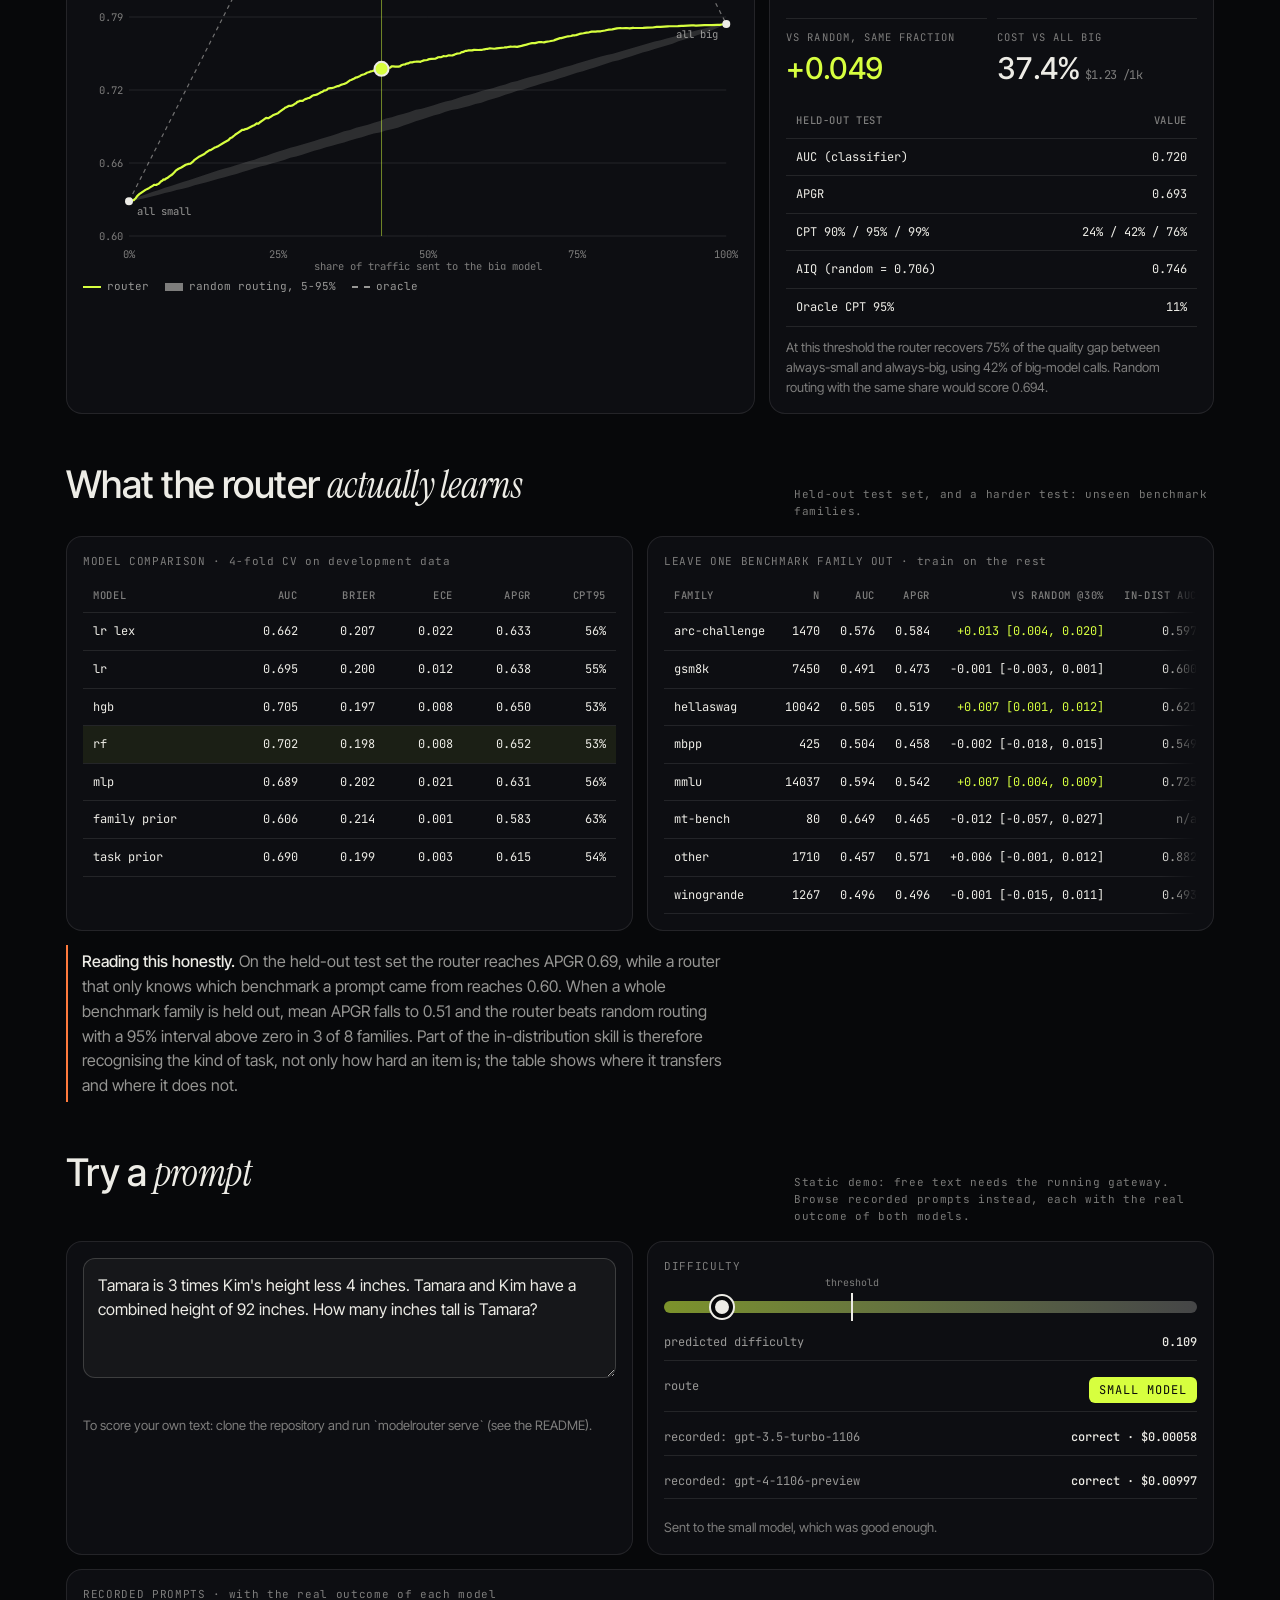
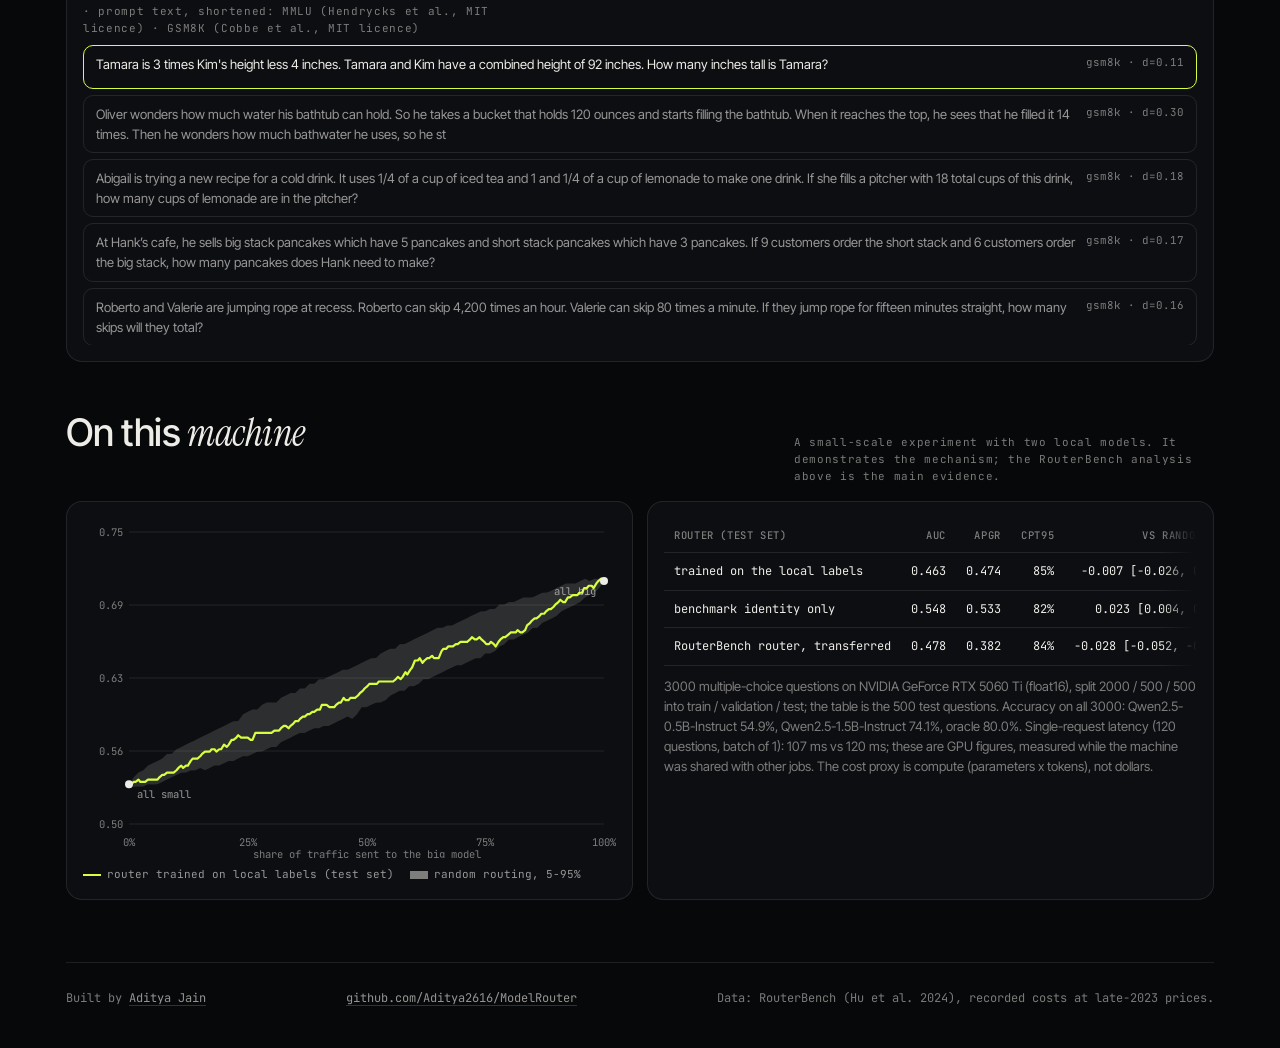
==== commit d8255fbc: "README: reorder sections, render model ids outside comment markers, reword the price table as an unv" ====
--- a/web/index.html
+++ b/web/index.html
@@ -32,7 +32,7 @@
   <section id="stream-sec">
     <div class="sec-head">
       <h2>Requests <em>split by difficulty</em></h2>
-      <div class="sec-note" id="stream-note">Each dot is a real held-out prompt, placed on the router's difficulty axis and sent to the lane the threshold picks. The readouts under the chart use every held-out prompt and update instantly.</div>
+      <div class="sec-note" id="stream-note">Each dot is a real held-out prompt, placed on the router's difficulty axis and sent to the lane the threshold picks. The readouts beside the chart use every held-out prompt at the current threshold and update instantly; the dots are a stream of those same prompts, and the counter shows how many have streamed.</div>
     </div>
     <div class="grid2">
       <div>
@@ -41,7 +41,7 @@
           <div class="stage-bar">
             <button class="btn primary" id="play-btn" aria-pressed="true">Pause</button>
             <span class="seg" role="group" aria-label="Stream speed"><button class="btn" data-speed="1" aria-pressed="true">1x</button><button class="btn" data-speed="4" aria-pressed="false">4x</button><button class="btn" data-speed="16" aria-pressed="false">16x</button></span>
-            <button class="btn" id="reset-btn">Reset meter</button>
+            <button class="btn" id="reset-btn">Clear dots</button>
             <span class="spacer"></span>
             <span class="mono sec-note" id="stream-count"></span>
           </div>
@@ -66,7 +66,7 @@
       </div>
       <div class="panel">
         <div class="meter" aria-live="polite">
-          <div class="sec-note" style="margin-bottom:-2px">COST METER · cost per 1,000 requests</div>
+          <div class="sec-note" style="margin-bottom:-2px" id="meter-title">COST METER · per 1,000 requests</div>
           <div class="bar-row"><span>All big</span><div class="bar ref"><i id="bar-big"></i></div><span class="bar-val" id="val-big">$0</span></div>
           <div class="bar-row"><span>Routed</span><div class="bar"><i id="bar-routed"></i></div><span class="bar-val" id="val-routed">$0</span></div>
         </div>
--- a/web/style.css
+++ b/web/style.css
@@ -1,156 +1,157 @@
-/* ModelRouter UI. Tokens follow the portfolio: void, bone, lime (one accent), ember (warnings only). */
-:root {
-  --void: #07080a;
-  --panel: #0d0e12;
-  --bone: #edece6;
-  --mute: rgba(237, 236, 230, .62);
-  --dim: rgba(237, 236, 230, .5);
-  --line: rgba(237, 236, 230, .1);
-  --line-2: rgba(237, 236, 230, .18);
-  --lime: #d7ff3f;
-  --ember: #ff7a3d;
-  --on-lime: #07080a;
-  --sans: "Inter Tight", system-ui, -apple-system, "Segoe UI", sans-serif;
-  --serif: "Instrument Serif", Georgia, serif;
-  --mono: "JetBrains Mono", ui-monospace, Consolas, monospace;
-  --ease: cubic-bezier(.19, 1, .22, 1);
-  --glass: rgba(18, 19, 25, .62);
-  --canvas-bg: #0a0b0e;
-  --gutter: 16px;
-  color-scheme: dark;
-}
-:root[data-theme="light"] {
-  --void: #f4f3ee; --panel: #fbfaf6; --bone: #14151a; --mute: rgba(20, 21, 26, .68); --dim: rgba(20, 21, 26, .55);
-  --line: rgba(20, 21, 26, .12); --line-2: rgba(20, 21, 26, .22); --lime: #6a8a00; --ember: #c2410c; --on-lime: #f4f3ee;
-  --glass: rgba(255, 255, 255, .7); --canvas-bg: #efeee8; color-scheme: light;
-}
-*, *::before, *::after { box-sizing: border-box; margin: 0; padding: 0; }
-html { -webkit-text-size-adjust: 100%; text-size-adjust: 100%; background: var(--void); scroll-behavior: smooth; }
-body { background: var(--void); color: var(--bone); font-family: var(--sans); font-size: 16px; line-height: 1.55;
-  -webkit-font-smoothing: antialiased; overflow-x: hidden; }
-a { color: inherit; } button { font: inherit; color: inherit; background: none; border: 0; cursor: pointer; -webkit-tap-highlight-color: transparent; }
-:focus-visible { outline: 2px solid var(--lime); outline-offset: 3px; border-radius: 4px; }
-.mono { font-family: var(--mono); } .serif { font-family: var(--serif); font-style: italic; font-weight: 400; }
-.wrap { max-width: 1180px; margin: 0 auto; padding: 0 var(--gutter); }
-
-/* header */
-header.top { display: flex; align-items: center; justify-content: space-between; gap: 12px; padding: 18px 0 8px; }
-.brand { font-family: var(--mono); font-size: 12px; letter-spacing: .16em; text-transform: uppercase; display: flex; align-items: center; gap: 10px; }
-.brand i { width: 11px; height: 11px; background: var(--lime); transform: rotate(45deg); display: inline-block; }
-.top-right { display: flex; align-items: center; gap: 10px; }
-.badge { font-family: var(--mono); font-size: 11px; letter-spacing: .1em; text-transform: uppercase; padding: 7px 11px; border: 1px solid var(--line-2); border-radius: 999px; color: var(--mute); white-space: nowrap; }
-.badge.live { color: var(--lime); border-color: color-mix(in srgb, var(--lime) 55%, transparent); }
-.icon-btn { width: 44px; height: 44px; border: 1px solid var(--line-2); border-radius: 50%; display: grid; place-items: center; color: var(--mute); font-family: var(--mono); font-size: 12px; }
-
-/* hero */
-.hero { padding: 28px 0 10px; }
-.eyebrow { font-family: var(--mono); font-size: 11px; letter-spacing: .16em; text-transform: uppercase; color: var(--dim); }
-h1 { font-family: var(--sans); font-weight: 500; letter-spacing: -.02em; font-size: clamp(34px, 7.4vw, 76px); line-height: 1.02; margin: 12px 0 16px; max-width: 14ch; }
-h1 em { font-family: var(--serif); font-style: italic; font-weight: 400; color: var(--lime); letter-spacing: -.01em; }
-.lede { color: var(--mute); max-width: 62ch; font-size: clamp(15px, 2.1vw, 18px); }
-.pairline { margin-top: 14px; font-family: var(--mono); font-size: 12px; color: var(--dim); display: flex; flex-wrap: wrap; gap: 6px 16px; }
-.pairline b { color: var(--bone); font-weight: 500; }
-
-/* sections */
-section { padding: 44px 0 6px; }
-.sec-head { display: flex; align-items: baseline; justify-content: space-between; gap: 12px; flex-wrap: wrap; margin-bottom: 16px; }
-h2 { font-weight: 500; letter-spacing: -.015em; font-size: clamp(24px, 4.4vw, 38px); line-height: 1.1; }
-h2 em { font-family: var(--serif); font-style: italic; font-weight: 400; }
-.sec-note { color: var(--dim); font-family: var(--mono); font-size: 11px; letter-spacing: .06em; max-width: 60ch; }
-.panel { background: var(--glass); border: 1px solid var(--line); border-radius: 16px; padding: 16px; }
-.grid2 { display: grid; gap: 14px; grid-template-columns: 1fr; }
-@media (min-width: 900px) { .grid2 { grid-template-columns: 1.55fr 1fr; } .grid2.even { grid-template-columns: 1fr 1fr; } }
-
-/* stream */
-.stage { position: relative; border: 1px solid var(--line); border-radius: 16px; background: var(--canvas-bg); overflow: hidden; }
-.stage canvas { display: block; width: 100%; height: clamp(300px, 52vw, 440px); touch-action: pan-y; }
-.stage-bar { display: flex; flex-wrap: wrap; align-items: center; gap: 8px; padding: 10px; border-top: 1px solid var(--line); }
-.btn { min-height: 44px; min-width: 44px; padding: 0 16px; border: 1px solid var(--line-2); border-radius: 999px; font-family: var(--mono); font-size: 12px; letter-spacing: .06em; text-transform: uppercase; color: var(--bone); transition: background .2s var(--ease), border-color .2s var(--ease); }
-.btn:hover { border-color: var(--lime); }
-.btn.primary { background: var(--lime); color: var(--on-lime); border-color: var(--lime); font-weight: 600; }
-.btn[aria-pressed="true"] { border-color: var(--lime); color: var(--lime); }
-.btn.primary[aria-pressed="true"] { color: var(--on-lime); }
-.btn:disabled { opacity: .45; cursor: not-allowed; }
-.spacer { flex: 1; }
-
-/* meter */
-.meter { display: grid; gap: 10px; }
-.bar-row { display: grid; grid-template-columns: 92px 1fr auto; gap: 10px; align-items: center; font-family: var(--mono); font-size: 11px; letter-spacing: .05em; color: var(--mute); text-transform: uppercase; }
-.bar { height: 10px; background: color-mix(in srgb, var(--bone) 12%, transparent); border-radius: 6px; overflow: hidden; }
-.bar > i { display: block; height: 100%; width: 0; background: var(--lime); border-radius: 6px; transform-origin: left; transition: width .35s var(--ease); }
-.bar.ref > i { background: color-mix(in srgb, var(--bone) 70%, transparent); }
-.bar-val { color: var(--bone); min-width: 64px; text-align: right; }
-.stats { display: grid; grid-template-columns: repeat(2, 1fr); gap: 10px; margin-top: 4px; }
-@media (min-width: 560px) { .stats { grid-template-columns: repeat(4, 1fr); } }
-.stat { border-top: 1px solid var(--line); padding-top: 10px; }
-.stat .k { font-family: var(--mono); font-size: 10.5px; letter-spacing: .1em; text-transform: uppercase; color: var(--dim); }
-.stat .v { font-size: clamp(22px, 5vw, 30px); font-weight: 500; letter-spacing: -.02em; font-variant-numeric: tabular-nums; }
-.stat .v small { font-family: var(--mono); font-size: 12px; color: var(--dim); font-weight: 400; margin-left: 4px; }
-.stat .v.lime { color: var(--lime); }
-.stat .v.ember { color: var(--ember); }
-
-/* slider */
-.slider-box { padding: 14px 4px 4px; }
-.slider-label { display: flex; justify-content: space-between; align-items: baseline; gap: 10px; font-family: var(--mono); font-size: 11px; letter-spacing: .08em; text-transform: uppercase; color: var(--dim); margin-bottom: 4px; }
-.slider-label output { color: var(--lime); font-size: 14px; letter-spacing: 0; }
-input[type=range] { -webkit-appearance: none; appearance: none; width: 100%; height: 48px; background: transparent; touch-action: pan-y; cursor: pointer; }
-input[type=range]::-webkit-slider-runnable-track { height: 4px; background: linear-gradient(90deg, var(--lime) var(--fill, 50%), var(--line-2) var(--fill, 50%)); border-radius: 4px; }
-input[type=range]::-moz-range-track { height: 4px; background: var(--line-2); border-radius: 4px; }
-input[type=range]::-moz-range-progress { height: 4px; background: var(--lime); border-radius: 4px; }
-input[type=range]::-webkit-slider-thumb { -webkit-appearance: none; width: 44px; height: 44px; margin-top: -20px; border-radius: 50%; background: var(--bone); border: 5px solid var(--lime); box-shadow: 0 0 0 5px color-mix(in srgb, var(--lime) 16%, transparent); }
-input[type=range]::-moz-range-thumb { width: 34px; height: 34px; border-radius: 50%; background: var(--bone); border: 5px solid var(--lime); }
-.presets { display: flex; flex-wrap: wrap; gap: 8px; margin-top: 6px; }
-.presets .btn { flex: 1 1 calc(33% - 8px); padding: 0 10px; white-space: nowrap; }
-.chart-wrap { position: relative; }
-.chart-wrap canvas { display: block; width: 100%; height: clamp(240px, 46vw, 340px); touch-action: pan-y; cursor: ew-resize; }
-.legend { display: flex; flex-wrap: wrap; gap: 6px 16px; font-family: var(--mono); font-size: 11px; color: var(--mute); margin-top: 8px; }
-.legend span::before { content: ""; display: inline-block; width: 18px; height: 0; border-top: 2px solid var(--c, var(--bone)); margin-right: 6px; vertical-align: middle; }
-.legend .dash::before { border-top-style: dashed; }
-.legend .dot::before { width: 9px; height: 9px; border: 0; border-radius: 50%; background: var(--c); }
-.legend .ring::before { width: 7px; height: 7px; border: 2px solid var(--c); border-radius: 50%; background: transparent; }
-.legend .band::before { height: 8px; border: 0; background: var(--c); opacity: .5; }
-
-/* tables */
-.tablewrap { overflow-x: auto; -webkit-overflow-scrolling: touch; overscroll-behavior-x: contain; }
-.tablewrap.fade-r { -webkit-mask-image: linear-gradient(90deg, #000 calc(100% - 36px), transparent); mask-image: linear-gradient(90deg, #000 calc(100% - 36px), transparent); }
-.tablewrap.fade-l { -webkit-mask-image: linear-gradient(270deg, #000 calc(100% - 36px), transparent); mask-image: linear-gradient(270deg, #000 calc(100% - 36px), transparent); }
-.tablewrap.fade-l.fade-r { -webkit-mask-image: linear-gradient(90deg, transparent, #000 36px, #000 calc(100% - 36px), transparent); mask-image: linear-gradient(90deg, transparent, #000 36px, #000 calc(100% - 36px), transparent); }
-table { border-collapse: collapse; width: 100%; font-family: var(--mono); font-size: 12px; }
-th, td { text-align: right; padding: 9px 10px; border-bottom: 1px solid var(--line); white-space: nowrap; }
-th:first-child, td:first-child { text-align: left; }
-th { color: var(--dim); font-weight: 500; letter-spacing: .06em; text-transform: uppercase; font-size: 10.5px; }
-td.good { color: var(--lime); } td.bad { color: var(--ember); }
-tr.sel td { color: var(--bone); background: color-mix(in srgb, var(--lime) 7%, transparent); }
-.finding { border-left: 2px solid var(--ember); padding: 4px 0 4px 14px; color: var(--mute); max-width: 74ch; margin: 14px 0 0; }
-.finding b { color: var(--bone); font-weight: 500; }
-
-/* playground */
-textarea { width: 100%; min-height: 120px; resize: vertical; background: color-mix(in srgb, var(--bone) 4%, transparent); color: var(--bone); border: 1px solid var(--line-2); border-radius: 12px; padding: 14px; font: 16px/1.5 var(--sans); }
-textarea:focus { outline: none; border-color: var(--lime); }
-.chips { display: flex; flex-wrap: wrap; gap: 8px; margin: 10px 0; }
-.chip { min-height: 44px; padding: 8px 14px; border: 1px solid var(--line-2); border-radius: 999px; font-size: 14px; color: var(--mute); text-align: left; }
-.chip:hover { border-color: var(--lime); color: var(--bone); }
-.gauge { position: relative; height: 12px; border-radius: 8px; background: linear-gradient(90deg, color-mix(in srgb, var(--lime) 55%, transparent), color-mix(in srgb, var(--bone) 25%, transparent)); margin: 26px 0 8px; }
-.gauge .thr { position: absolute; top: -8px; bottom: -8px; width: 2px; background: var(--bone); }
-.gauge .thr::after { content: "threshold"; position: absolute; top: -17px; left: 50%; transform: translateX(-50%); font: 10px var(--mono); color: var(--dim); }
-.gauge .dot { position: absolute; top: 50%; width: 22px; height: 22px; margin: -11px 0 0 -11px; border-radius: 50%; background: var(--bone); border: 4px solid var(--void); box-shadow: 0 0 0 2px var(--bone); transition: left .6s var(--ease); left: 0; }
-.route-out { display: grid; gap: 8px; margin-top: 12px; }
-.route-line { display: flex; justify-content: space-between; gap: 12px; flex-wrap: wrap; font-family: var(--mono); font-size: 12px; color: var(--mute); border-bottom: 1px solid var(--line); padding: 8px 0; }
-.route-line b { color: var(--bone); font-weight: 500; }
-.tier-tag { display: inline-block; padding: 4px 10px; border-radius: 6px; font-family: var(--mono); font-size: 12px; letter-spacing: .08em; text-transform: uppercase; }
-.tier-tag.small { background: var(--lime); color: var(--on-lime); } .tier-tag.big { background: var(--bone); color: var(--void); }
-.answer { white-space: pre-wrap; background: color-mix(in srgb, var(--bone) 5%, transparent); border-radius: 10px; padding: 12px; font-size: 14px; margin-top: 8px; }
-.note { color: var(--dim); font-size: 13px; margin-top: 10px; }
-.note.ember { color: var(--ember); }
-.item-list { max-height: 300px; overflow: auto; display: grid; gap: 6px; }
-.item { display: grid; grid-template-columns: 1fr auto; gap: 10px; text-align: left; min-height: 44px; padding: 8px 12px; border: 1px solid var(--line); border-radius: 10px; font-size: 13px; color: var(--mute); }
-.item small { font-family: var(--mono); color: var(--dim); }
-.item:hover, .item[aria-pressed="true"] { border-color: var(--lime); color: var(--bone); }
-
-footer { margin-top: 56px; padding: 26px 0 40px; border-top: 1px solid var(--line); font-family: var(--mono); font-size: 12px; color: var(--dim); display: flex; flex-wrap: wrap; gap: 8px 22px; justify-content: space-between; }
-footer a { color: var(--mute); text-decoration: underline; text-decoration-color: var(--line-2); text-underline-offset: 3px; }
-.sr { position: absolute; width: 1px; height: 1px; overflow: hidden; clip: rect(0 0 0 0); }
-@media (prefers-reduced-motion: reduce) { * { transition: none !important; scroll-behavior: auto !important; } }
+/* ModelRouter UI. Tokens follow the portfolio: void, bone, lime (one accent), ember (warnings only). */
+:root {
+  --void: #07080a;
+  --panel: #0d0e12;
+  --bone: #edece6;
+  --mute: rgba(237, 236, 230, .62);
+  --dim: rgba(237, 236, 230, .5);
+  --line: rgba(237, 236, 230, .1);
+  --line-2: rgba(237, 236, 230, .18);
+  --lime: #d7ff3f;
+  --ember: #ff7a3d;
+  --on-lime: #07080a;
+  --sans: "Inter Tight", system-ui, -apple-system, "Segoe UI", sans-serif;
+  --serif: "Instrument Serif", Georgia, serif;
+  --mono: "JetBrains Mono", ui-monospace, Consolas, monospace;
+  --ease: cubic-bezier(.19, 1, .22, 1);
+  --glass: rgba(18, 19, 25, .62);
+  --canvas-bg: #0a0b0e;
+  --gutter: 16px;
+  color-scheme: dark;
+}
+:root[data-theme="light"] {
+  --void: #f4f3ee; --panel: #fbfaf6; --bone: #14151a; --mute: rgba(20, 21, 26, .68); --dim: rgba(20, 21, 26, .55);
+  --line: rgba(20, 21, 26, .12); --line-2: rgba(20, 21, 26, .22); --lime: #6a8a00; --ember: #c2410c; --on-lime: #f4f3ee;
+  --glass: rgba(255, 255, 255, .7); --canvas-bg: #efeee8; color-scheme: light;
+}
+*, *::before, *::after { box-sizing: border-box; margin: 0; padding: 0; }
+html { -webkit-text-size-adjust: 100%; text-size-adjust: 100%; background: var(--void); scroll-behavior: smooth; }
+body { background: var(--void); color: var(--bone); font-family: var(--sans); font-size: 16px; line-height: 1.55;
+  -webkit-font-smoothing: antialiased; overflow-x: hidden; }
+a { color: inherit; } button { font: inherit; color: inherit; background: none; border: 0; cursor: pointer; -webkit-tap-highlight-color: transparent; }
+:focus-visible { outline: 2px solid var(--lime); outline-offset: 3px; border-radius: 4px; }
+.mono { font-family: var(--mono); } .serif { font-family: var(--serif); font-style: italic; font-weight: 400; }
+.wrap { max-width: 1180px; margin: 0 auto; padding: 0 var(--gutter); }
+
+/* header */
+header.top { display: flex; align-items: center; justify-content: space-between; gap: 12px; padding: 18px 0 8px; }
+.brand { font-family: var(--mono); font-size: 12px; letter-spacing: .16em; text-transform: uppercase; display: flex; align-items: center; gap: 10px; }
+.brand i { width: 11px; height: 11px; background: var(--lime); transform: rotate(45deg); display: inline-block; }
+.top-right { display: flex; align-items: center; gap: 10px; }
+.badge { font-family: var(--mono); font-size: 11px; letter-spacing: .1em; text-transform: uppercase; padding: 7px 11px; border: 1px solid var(--line-2); border-radius: 999px; color: var(--mute); white-space: nowrap; }
+.badge.live { color: var(--lime); border-color: color-mix(in srgb, var(--lime) 55%, transparent); }
+.icon-btn { width: 44px; height: 44px; border: 1px solid var(--line-2); border-radius: 50%; display: grid; place-items: center; color: var(--mute); font-family: var(--mono); font-size: 12px; }
+
+/* hero */
+.hero { padding: 28px 0 10px; }
+.eyebrow { font-family: var(--mono); font-size: 11px; letter-spacing: .16em; text-transform: uppercase; color: var(--dim); }
+h1 { font-family: var(--sans); font-weight: 500; letter-spacing: -.02em; font-size: clamp(34px, 7.4vw, 76px); line-height: 1.02; margin: 12px 0 16px; max-width: 14ch; }
+h1 em { font-family: var(--serif); font-style: italic; font-weight: 400; color: var(--lime); letter-spacing: -.01em; }
+.lede { color: var(--mute); max-width: 62ch; font-size: clamp(15px, 2.1vw, 18px); }
+.pairline { margin-top: 14px; font-family: var(--mono); font-size: 12px; color: var(--dim); display: flex; flex-wrap: wrap; gap: 6px 16px; }
+.pairline b { color: var(--bone); font-weight: 500; }
+
+/* sections */
+section { padding: 44px 0 6px; }
+.sec-head { display: flex; align-items: baseline; justify-content: space-between; gap: 12px; flex-wrap: wrap; margin-bottom: 16px; }
+h2 { font-weight: 500; letter-spacing: -.015em; font-size: clamp(24px, 4.4vw, 38px); line-height: 1.1; }
+h2 em { font-family: var(--serif); font-style: italic; font-weight: 400; }
+.sec-note { color: var(--dim); font-family: var(--mono); font-size: 11px; letter-spacing: .06em; max-width: 60ch; }
+.panel { background: var(--glass); border: 1px solid var(--line); border-radius: 16px; padding: 16px; }
+.grid2 { display: grid; gap: 14px; grid-template-columns: 1fr; }
+.grid2 > * { min-width: 0; }
+@media (min-width: 900px) { .grid2 { grid-template-columns: 1.55fr 1fr; } .grid2.even { grid-template-columns: 1fr 1fr; } }
+
+/* stream */
+.stage { position: relative; border: 1px solid var(--line); border-radius: 16px; background: var(--canvas-bg); overflow: hidden; }
+.stage canvas { display: block; width: 100%; height: clamp(300px, 52vw, 440px); touch-action: pan-y; }
+.stage-bar { display: flex; flex-wrap: wrap; align-items: center; gap: 8px; padding: 10px; border-top: 1px solid var(--line); }
+.btn { min-height: 44px; min-width: 44px; padding: 0 16px; border: 1px solid var(--line-2); border-radius: 999px; font-family: var(--mono); font-size: 12px; letter-spacing: .06em; text-transform: uppercase; color: var(--bone); transition: background .2s var(--ease), border-color .2s var(--ease); }
+.btn:hover { border-color: var(--lime); }
+.btn.primary { background: var(--lime); color: var(--on-lime); border-color: var(--lime); font-weight: 600; }
+.btn[aria-pressed="true"] { border-color: var(--lime); color: var(--lime); }
+.btn.primary[aria-pressed="true"] { color: var(--on-lime); }
+.btn:disabled { opacity: .45; cursor: not-allowed; }
+.spacer { flex: 1; }
+
+/* meter */
+.meter { display: grid; gap: 10px; }
+.bar-row { display: grid; grid-template-columns: 92px 1fr auto; gap: 10px; align-items: center; font-family: var(--mono); font-size: 11px; letter-spacing: .05em; color: var(--mute); text-transform: uppercase; }
+.bar { height: 10px; background: color-mix(in srgb, var(--bone) 12%, transparent); border-radius: 6px; overflow: hidden; }
+.bar > i { display: block; height: 100%; width: 0; background: var(--lime); border-radius: 6px; transform-origin: left; transition: width .35s var(--ease); }
+.bar.ref > i { background: color-mix(in srgb, var(--bone) 70%, transparent); }
+.bar-val { color: var(--bone); min-width: 64px; text-align: right; }
+.stats { display: grid; grid-template-columns: repeat(2, 1fr); gap: 10px; margin-top: 4px; }
+@media (min-width: 560px) { .stats { grid-template-columns: repeat(4, 1fr); } }
+.stat { border-top: 1px solid var(--line); padding-top: 10px; }
+.stat .k { font-family: var(--mono); font-size: 10.5px; letter-spacing: .1em; text-transform: uppercase; color: var(--dim); }
+.stat .v { font-size: clamp(22px, 5vw, 30px); font-weight: 500; letter-spacing: -.02em; font-variant-numeric: tabular-nums; }
+.stat .v small { font-family: var(--mono); font-size: 12px; color: var(--dim); font-weight: 400; margin-left: 4px; }
+.stat .v.lime { color: var(--lime); }
+.stat .v.ember { color: var(--ember); }
+
+/* slider */
+.slider-box { padding: 14px 4px 4px; }
+.slider-label { display: flex; justify-content: space-between; align-items: baseline; gap: 10px; font-family: var(--mono); font-size: 11px; letter-spacing: .08em; text-transform: uppercase; color: var(--dim); margin-bottom: 4px; }
+.slider-label output { color: var(--lime); font-size: 14px; letter-spacing: 0; }
+input[type=range] { -webkit-appearance: none; appearance: none; width: 100%; height: 48px; background: transparent; touch-action: pan-y; cursor: pointer; }
+input[type=range]::-webkit-slider-runnable-track { height: 4px; background: linear-gradient(90deg, var(--lime) var(--fill, 50%), var(--line-2) var(--fill, 50%)); border-radius: 4px; }
+input[type=range]::-moz-range-track { height: 4px; background: var(--line-2); border-radius: 4px; }
+input[type=range]::-moz-range-progress { height: 4px; background: var(--lime); border-radius: 4px; }
+input[type=range]::-webkit-slider-thumb { -webkit-appearance: none; width: 44px; height: 44px; margin-top: -20px; border-radius: 50%; background: var(--bone); border: 5px solid var(--lime); box-shadow: 0 0 0 5px color-mix(in srgb, var(--lime) 16%, transparent); }
+input[type=range]::-moz-range-thumb { width: 34px; height: 34px; border-radius: 50%; background: var(--bone); border: 5px solid var(--lime); }
+.presets { display: flex; flex-wrap: wrap; gap: 8px; margin-top: 6px; }
+.presets .btn { flex: 1 1 auto; padding: 0 14px; white-space: nowrap; }
+.chart-wrap { position: relative; }
+.chart-wrap canvas { display: block; width: 100%; height: clamp(240px, 46vw, 340px); touch-action: pan-y; cursor: ew-resize; }
+.legend { display: flex; flex-wrap: wrap; gap: 6px 16px; font-family: var(--mono); font-size: 11px; color: var(--mute); margin-top: 8px; }
+.legend span::before { content: ""; display: inline-block; width: 18px; height: 0; border-top: 2px solid var(--c, var(--bone)); margin-right: 6px; vertical-align: middle; }
+.legend .dash::before { border-top-style: dashed; }
+.legend .dot::before { width: 9px; height: 9px; border: 0; border-radius: 50%; background: var(--c); }
+.legend .ring::before { width: 7px; height: 7px; border: 2px solid var(--c); border-radius: 50%; background: transparent; }
+.legend .band::before { height: 8px; border: 0; background: var(--c); opacity: .5; }
+
+/* tables */
+.tablewrap { overflow-x: auto; -webkit-overflow-scrolling: touch; overscroll-behavior-x: contain; }
+.tablewrap.fade-r { -webkit-mask-image: linear-gradient(90deg, #000 calc(100% - 36px), transparent); mask-image: linear-gradient(90deg, #000 calc(100% - 36px), transparent); }
+.tablewrap.fade-l { -webkit-mask-image: linear-gradient(270deg, #000 calc(100% - 36px), transparent); mask-image: linear-gradient(270deg, #000 calc(100% - 36px), transparent); }
+.tablewrap.fade-l.fade-r { -webkit-mask-image: linear-gradient(90deg, transparent, #000 36px, #000 calc(100% - 36px), transparent); mask-image: linear-gradient(90deg, transparent, #000 36px, #000 calc(100% - 36px), transparent); }
+table { border-collapse: collapse; width: 100%; font-family: var(--mono); font-size: 12px; }
+th, td { text-align: right; padding: 9px 10px; border-bottom: 1px solid var(--line); white-space: nowrap; }
+th:first-child, td:first-child { text-align: left; }
+th { color: var(--dim); font-weight: 500; letter-spacing: .06em; text-transform: uppercase; font-size: 10.5px; }
+td.good { color: var(--lime); } td.bad { color: var(--ember); }
+tr.sel td { color: var(--bone); background: color-mix(in srgb, var(--lime) 7%, transparent); }
+.finding { border-left: 2px solid var(--ember); padding: 4px 0 4px 14px; color: var(--mute); max-width: 74ch; margin: 14px 0 0; }
+.finding b { color: var(--bone); font-weight: 500; }
+
+/* playground */
+textarea { width: 100%; min-height: 120px; resize: vertical; background: color-mix(in srgb, var(--bone) 4%, transparent); color: var(--bone); border: 1px solid var(--line-2); border-radius: 12px; padding: 14px; font: 16px/1.5 var(--sans); }
+textarea:focus { outline: none; border-color: var(--lime); }
+.chips { display: flex; flex-wrap: wrap; gap: 8px; margin: 10px 0; }
+.chip { min-height: 44px; padding: 8px 14px; border: 1px solid var(--line-2); border-radius: 999px; font-size: 14px; color: var(--mute); text-align: left; }
+.chip:hover { border-color: var(--lime); color: var(--bone); }
+.gauge { position: relative; height: 12px; border-radius: 8px; background: linear-gradient(90deg, color-mix(in srgb, var(--lime) 55%, transparent), color-mix(in srgb, var(--bone) 25%, transparent)); margin: 26px 0 8px; }
+.gauge .thr { position: absolute; top: -8px; bottom: -8px; width: 2px; background: var(--bone); }
+.gauge .thr::after { content: "threshold"; position: absolute; top: -17px; left: 50%; transform: translateX(-50%); font: 10px var(--mono); color: var(--dim); }
+.gauge .dot { position: absolute; top: 50%; width: 22px; height: 22px; margin: -11px 0 0 -11px; border-radius: 50%; background: var(--bone); border: 4px solid var(--void); box-shadow: 0 0 0 2px var(--bone); transition: left .6s var(--ease); left: 0; }
+.route-out { display: grid; gap: 8px; margin-top: 12px; }
+.route-line { display: flex; justify-content: space-between; gap: 12px; flex-wrap: wrap; font-family: var(--mono); font-size: 12px; color: var(--mute); border-bottom: 1px solid var(--line); padding: 8px 0; }
+.route-line b { color: var(--bone); font-weight: 500; }
+.tier-tag { display: inline-block; padding: 4px 10px; border-radius: 6px; font-family: var(--mono); font-size: 12px; letter-spacing: .08em; text-transform: uppercase; }
+.tier-tag.small { background: var(--lime); color: var(--on-lime); } .tier-tag.big { background: var(--bone); color: var(--void); }
+.answer { white-space: pre-wrap; background: color-mix(in srgb, var(--bone) 5%, transparent); border-radius: 10px; padding: 12px; font-size: 14px; margin-top: 8px; }
+.note { color: var(--dim); font-size: 13px; margin-top: 10px; }
+.note.ember { color: var(--ember); }
+.item-list { max-height: 300px; overflow: auto; display: grid; gap: 6px; }
+.item { display: grid; grid-template-columns: 1fr auto; gap: 10px; text-align: left; min-height: 44px; padding: 8px 12px; border: 1px solid var(--line); border-radius: 10px; font-size: 13px; color: var(--mute); }
+.item small { font-family: var(--mono); color: var(--dim); }
+.item:hover, .item[aria-pressed="true"] { border-color: var(--lime); color: var(--bone); }
+
+footer { margin-top: 56px; padding: 26px 0 40px; border-top: 1px solid var(--line); font-family: var(--mono); font-size: 12px; color: var(--dim); display: flex; flex-wrap: wrap; gap: 8px 22px; justify-content: space-between; }
+footer a { color: var(--mute); text-decoration: underline; text-decoration-color: var(--line-2); text-underline-offset: 3px; }
+.sr { position: absolute; width: 1px; height: 1px; overflow: hidden; clip: rect(0 0 0 0); }
+@media (prefers-reduced-motion: reduce) { * { transition: none !important; scroll-behavior: auto !important; } }
 
 /* stream controls and legend */
 .seg { display: inline-flex; gap: 6px; }
